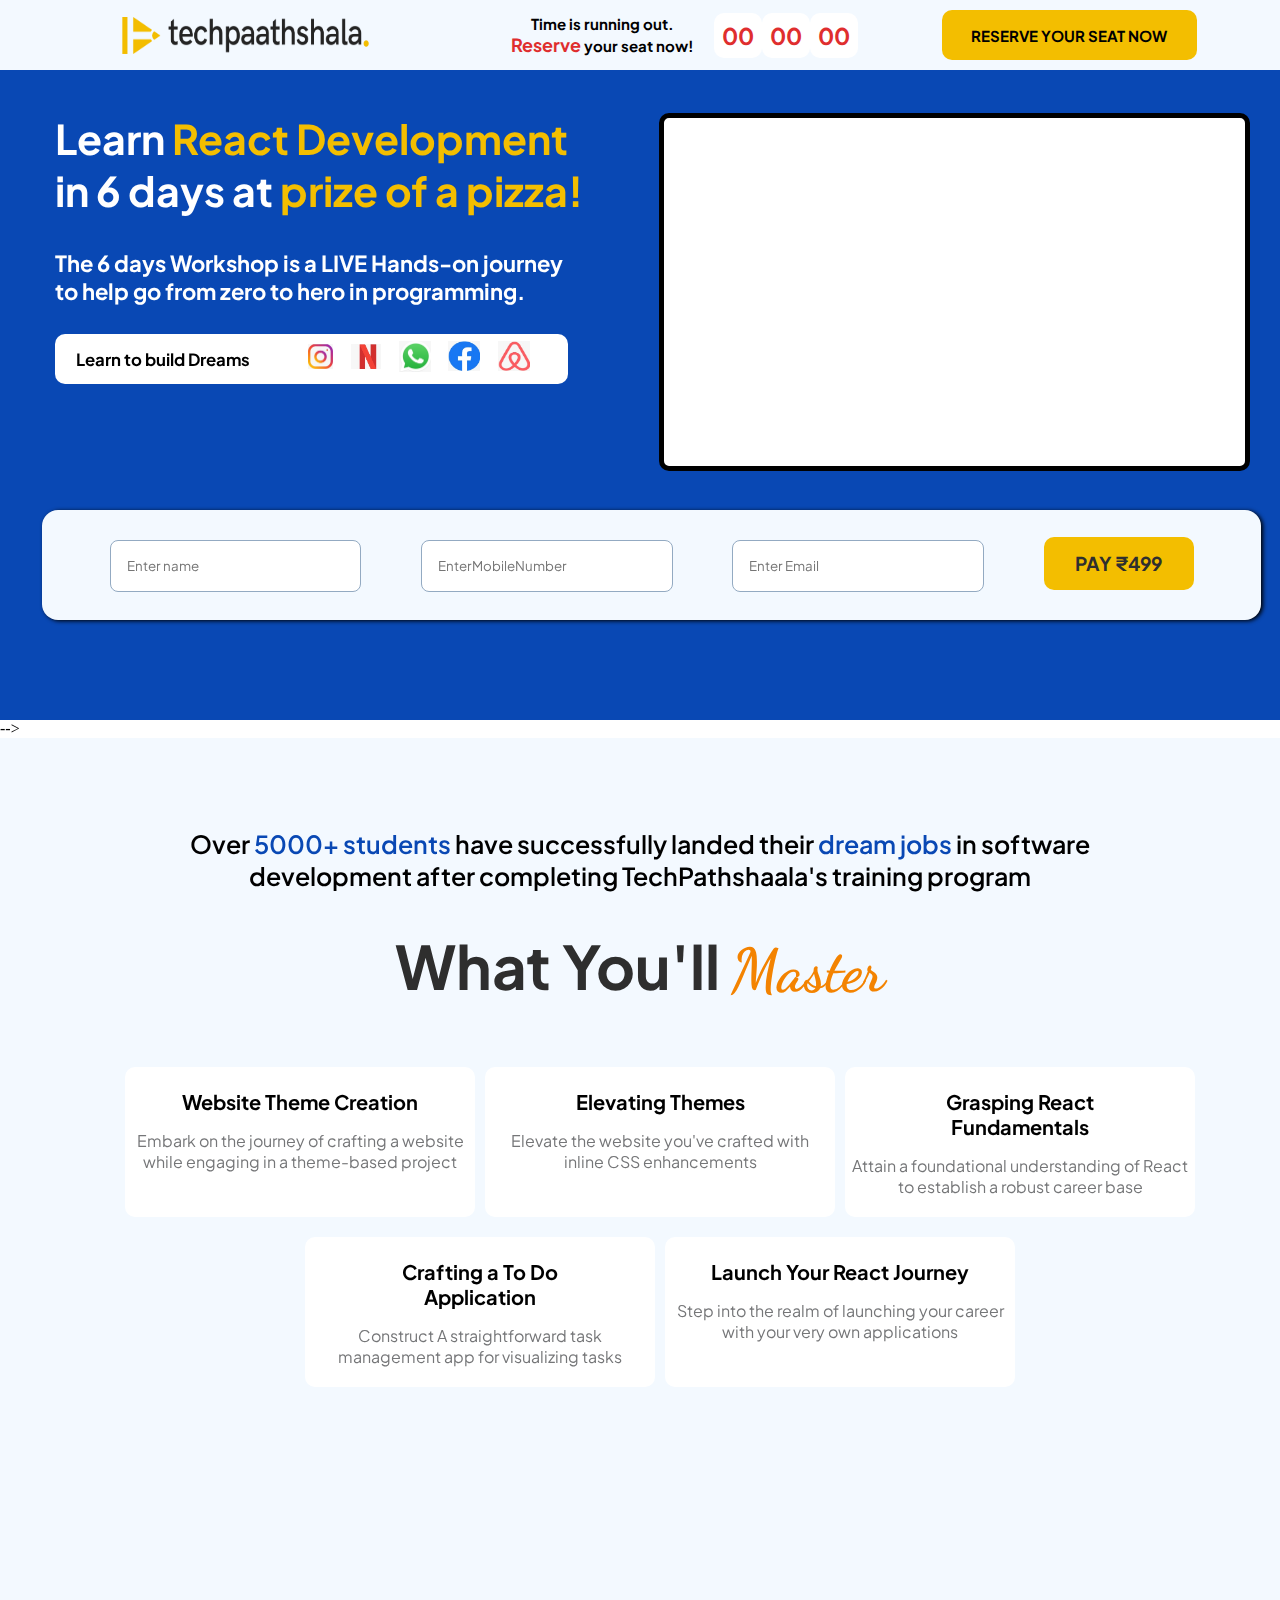
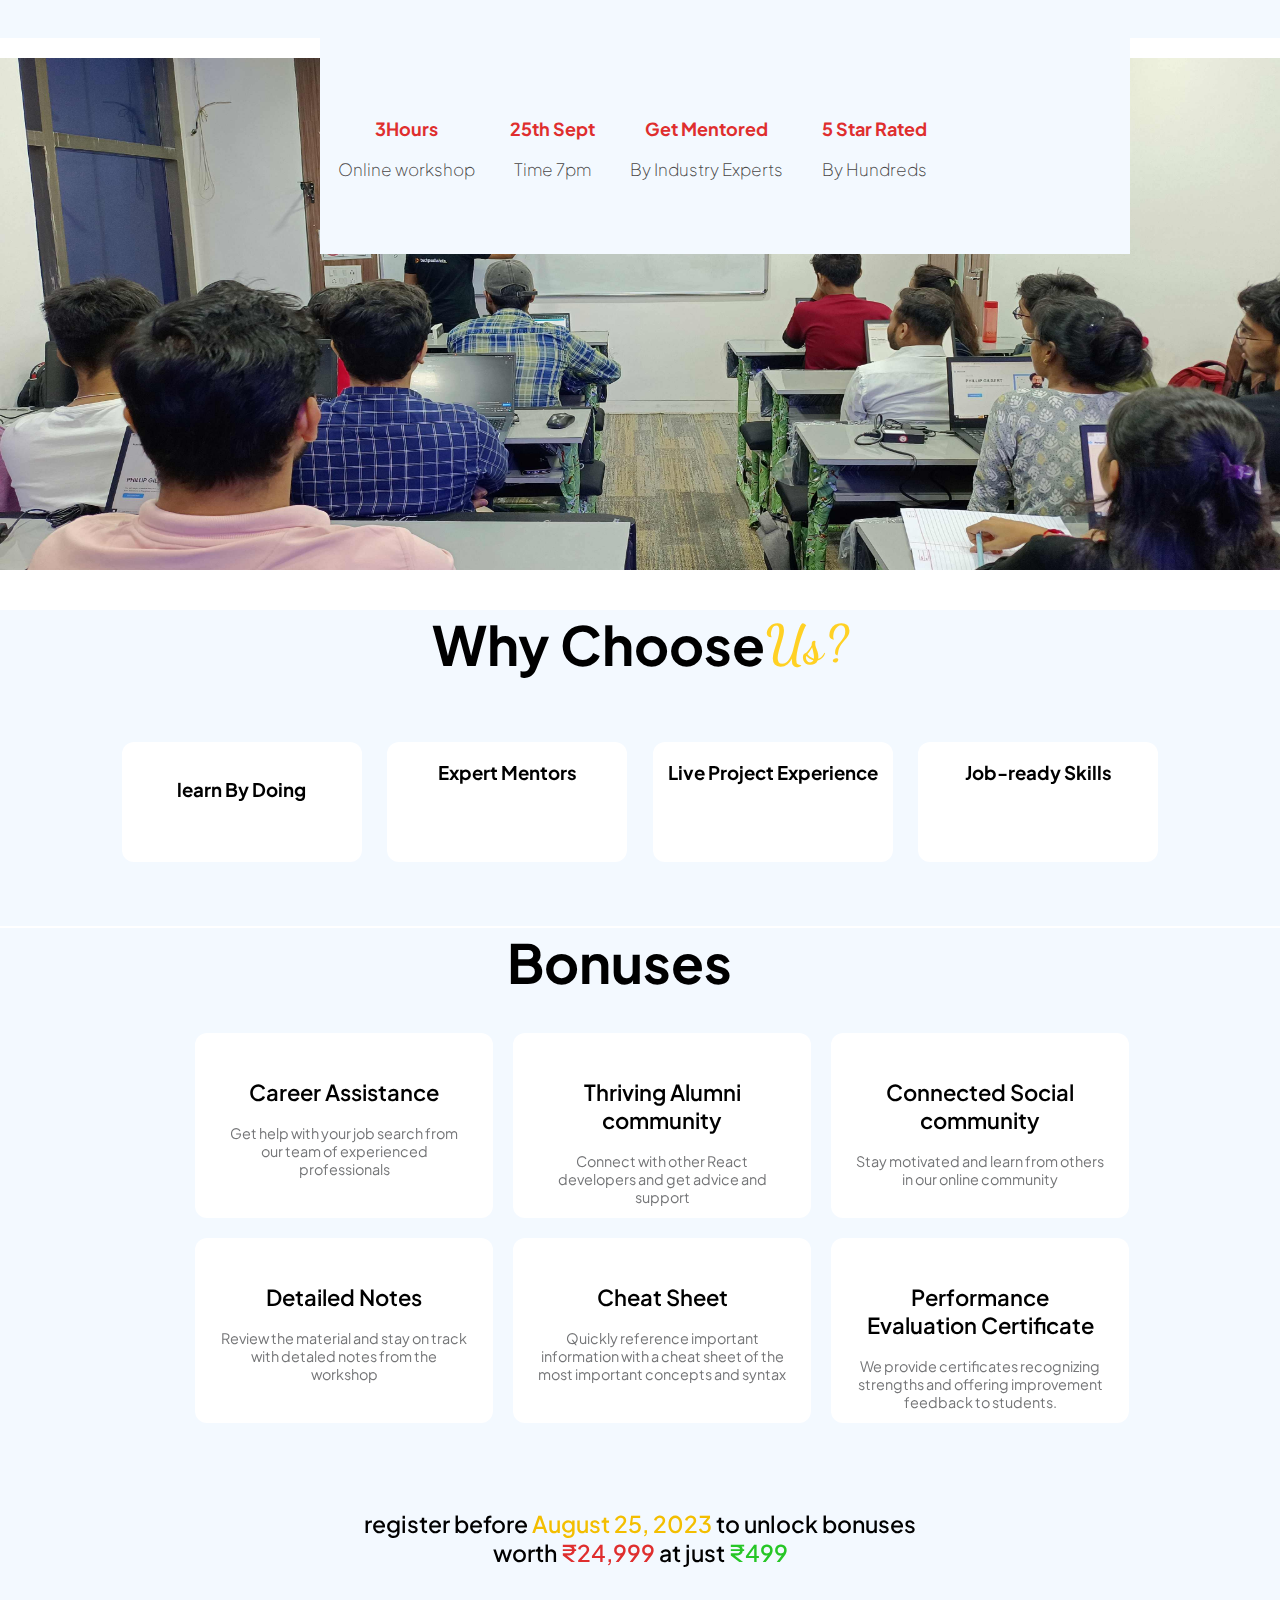
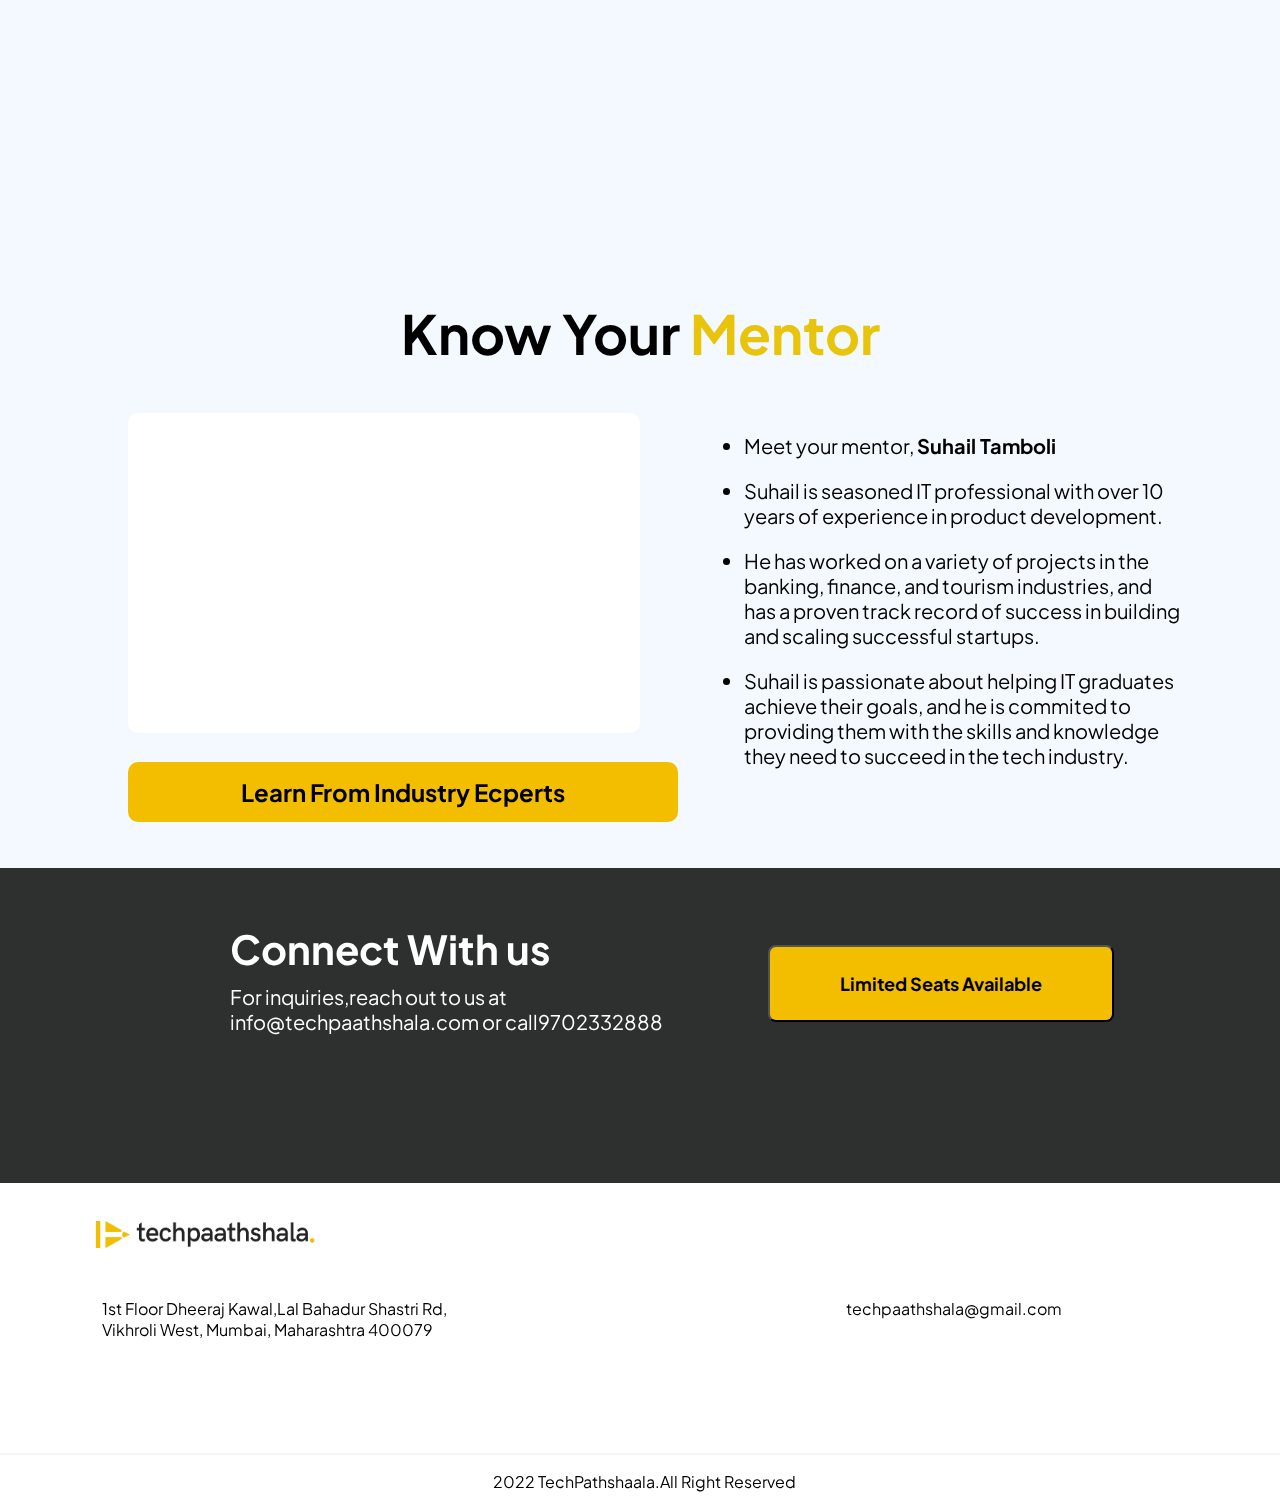
==== index.html @ 711ef456 "edited full landing page n add some content" ====
<!DOCTYPE html>
<html lang="en">

<head>
    <meta charset="UTF-8">
    <meta name="viewport" content="width=device-width, initial-scale=1.0">
    <title>techpaathshala.</title>
    <link rel="stylesheet" href="styles.css">
    <link rel="preconnect" href="https://fonts.googleapis.com">
    <link rel="preconnect" href="https://fonts.gstatic.com" crossorigin>
    <link href="https://fonts.googleapis.com/css2?family=Plus+Jakarta+Sans:wght@400;600;700&display=swap"
        rel="stylesheet">
    <!-- ------------------------------------------------------------------------------------------------------------------------------ -->
    <link rel="stylesheet" href="https://cdnjs.cloudflare.com/ajax/libs/font-awesome/6.4.2/css/all.min.css"
        integrity="sha512-z3gLpd7yknf1YoNbCzqRKc4qyor8gaKU1qmn+CShxbuBusANI9QpRohGBreCFkKxLhei6S9CQXFEbbKuqLg0DA=="
        crossorigin="anonymous" referrerpolicy="no-referrer" />
    <link rel="preconnect" href="https://fonts.googleapis.com">
    <link rel="preconnect" href="https://fonts.gstatic.com" crossorigin>
    <link
        href="https://fonts.googleapis.com/css2?family=Dancing+Script&family=Plus+Jakarta+Sans:wght@400;600;700&display=swap"
        rel="stylesheet">
</head>

<body>
    <header>
        <nav>
            <div class="nav-left">
                <img src="assetes\TechPaathshala_Logo.png" alt="logo">
            </div>
            <div class="nav-center">
                <div class="timer">
                    <p>Time is running out. <br>
                        <span>Reserve</span> your seat now!
                    </p>
                </div>
                <div class="timer">
                    <input type="text" value="00">
                    <input type="text" value="00">
                    <input type="text" value="00">
                </div>
            </div>
            <div>
                <button class="nav-right">RESERVE YOUR SEAT NOW</button>
            </div>
        </nav>
    </header>

    <section class="parent-main">
        <div class="hero-section">
            <div class="parent-leftSection">
                <div class="parent-section-text">
                    <h1>Learn <span>React Development</span><br>
                        in 6 days at
                        <span>prize of a pizza!</span>
                    </h1>
                    <h4 style="margin-top: 33px; font-size: 22px;">The 6 days Workshop is a LIVE Hands-on journey <br>to
                        help go from
                        zero to
                        hero in programming.</h4>
                </div>
                <div class="float-bar">
                    <div class="float-bar-text">
                        <h6> Learn to build Dreams</h6>
                    </div>
                    <div class="icons">
                        <a href="/"><img src="assetes\insta.jpg" alt="" style="height: 25px;width: 25px; "></a>
                        <!-- instagram -->
                        <a href="/"><img src="assetes\netflix.jpg" alt=""
                                style="height: 25px;width: 30px;mix-blend-mode: multiply;"></a>
                        <!-- Netflix -->
                        <a href="/"><img src="assetes\whatsapp.jpg" alt=""
                                style="    height: 31px;width: 32px;mix-blend-mode: multiply;"></a>
                        <!-- whatsapp -->
                        <a href="/"><img src="assetes\facebook.jpg" alt=""
                                style="    height:30px;width: 32px;mix-blend-mode: multiply;"></a>
                        <!-- facebook -->
                        <a href="/"><img src="assetes\abcd.jpg" alt=""
                                style=" height:30px;width: 32px;mix-blend-mode: multiply;"></a>
                        <!-- aeroplane -->
                    </div>
                </div>
            </div>
            <div class="user-contact">
                <div class="user-contact-lower-text">
                    <div>
                        <input type="text" name="user-name" placeholder="Enter name" />
                    </div>
                    <div> <input type="number" name="phone-number" placeholder="EnterMobileNumber" /></div>
                    <div>
                        <input type="email" name="email" placeholder="Enter Email" />
                    </div>
                    <a href="#">
                        <button class="btn-pay">PAY ₹499</button>
                    </a>
                </div>
            </div>
            <div class="blankSection"></div>
        </div>
    </section>

 -->
    <!-- --------------------------------------------------------------------------------------------------------------------------- -->
    <section class="main-container">
        <div class="enroll">
            Over <span>5000+ students</span> have successfully landed their <span>dream jobs</span> in software <br>
            development after completing TechPathshaala's training program
        </div>
        <div class="information">
            <h1>What You'll
                <span>Master</span>
            </h1>

        </div>
        <div class="workshop-detail">
            <div class="group3box">
                <div class="box1">
                    <h2>Website Theme Creation </h2>
                    <p>Embark on the journey of crafting a website <br>
                        while engaging in a theme-based project</p>
                </div>

                <div class="box1">
                    <h2>Elevating Themes</h2>
                    <p> Elevate the website you've crafted with <br>
                        inline CSS enhancements</p>
                </div>
                <div class="box1">
                    <h2>Grasping React <br>Fundamentals</h2>
                    <p> Attain a foundational understanding of React <br>
                        to establish a robust career base
                    </p>
                </div>
            </div>
            <div class="group2box">
                <div class="box1">
                    <h2>Crafting a To Do <br>Application</h2>
                    <p>Construct A straightforward task <br>
                        management app for visualizing tasks</p>
                </div>
                <div class="box1">
                    <h2>Launch Your React Journey</h2>
                    <p>Step into the realm of launching your career with your very own applications</p>
                </div>
            </div>
        </div>
    </section>
    
</section>
<section class="class-details">
    <div class="detail-info">
        <div class="tech-detail">
            <div class="info-tech">
                <div class="detaling">
                    <ul>
                        <li>3Hours <p> Online workshop</p>
                        </li>
                        <li>25th Sept<p>Time 7pm</p>
                        </li>
                        <li>Get Mentored <p>By Industry Experts</p>
                        </li>
                        <li>5 Star Rated <p>By Hundreds</p>
                        </li>

                    </ul>
                    
                </div>
                
            </div>
            
        </div>
    </div>
    
    <div class="class-img">
        <img src="img1.jpg" alt="" " >
    </div>
</section>

<section class="choose">
    <div class="choose-us">
        <h1>
            Why Choose <span> Us? </span>
        </h1>
        <div class="your-choose">
            <div class="choose-box"><i class="fa-solid fa-display" style="color: #2156b0; display:flex; justify-content: center;margin-top: 7%;
        font-size: 5vh;"></i>
                <h3> learn By Doing</h3>
            </div>
            <div class="choose-box">
                <h3> Expert Mentors</h3>
            </div>
            <div class="choose-box">
                <h3>Live Project Experience</h3>
            </div>
            <div class="choose-box">
                <h3>Job-ready Skills</h3>
            </div>
        </div>
    </div>
</section>
    <section class="bonuse-cantainer">
        <div class="bonuses">
            <h1> <i class="fa-solid fa-star fa-2xs" style="color: #ffd43b; margin-right: 5vh;"></i><i
                    class="fa-solid fa-star fa-xs" style="color: #ffd43b; margin-right: 5vh"></i><i
                    class="fa-solid fa-star fa-sm" style="color: #ffd43b;margin-right: 5vh"></i><i
                    class="fa-solid fa-star fa-lg" style="color: #ffd43b;margin-right: 5vh"></i> Bonuses <i
                    class="fa-solid fa-star fa-lg" style="color: #ffd43b;margin-right: 5vh;margin-left: 4.5vh; "></i><i
                    class="fa-solid fa-star fa-sm" style="color: #ffd43b;margin-right: 5vh"></i><i
                    class="fa-solid fa-star fa-xs" style="color: #ffd43b;margin-right: 5vh"></i><i
                    class="fa-solid fa-star fa-2xs" style="color: #ffd43b;margin-right: 5vh"></i></h1>
            <div class="bonuses-box">
                <div class="box-cantainer">
                    <h2>Career Assistance</h2>
                    <p>Get help with your job search from our team of experienced professionals</p>

                </div>
                <div class="box-cantainer">
                    <h2>Thriving Alumni community</h2>
                    <p>Connect with other React developers and get advice and support</p>

                </div>
                <div class="box-cantainer">
                    <h2>Connected Social community</h2>
                    <p> Stay motivated and learn from others in our online community</p>

                </div>
                <div class="box-cantainer">
                    <h2>Detailed Notes</h2>
                    <p>Review the material and stay on track with detaled notes from the workshop</p>

                </div>
                <div class="box-cantainer">
                    <h2>Cheat Sheet</h2>
                    <p>Quickly reference important information with a cheat sheet of the most important concepts and
                        syntax </p>

                </div>
                <div class="box-cantainer">
                    <h2>Performance Evaluation Certificate</h2>
                    <p> We provide certificates recognizing strengths and offering improvement feedback to students.</p>
                </div>
            </div>
        </div>
        <div class="register-tech">
            <p> register before <span>August 25, 2023</span> to unlock bonuses <br> worth <span class="discount">₹24,999</span> at just
                <span class="discount-just-at">₹499</span></p>
        </div>
    </section>
         <section class="mentor">
        <div class="know-your-mentor">
            <h1>Know Your <span style="color: var(--span-color);">Mentor</span> </h1>
        </div>
        <div class="mentor-details">
            <div class="left-mentor">
                <div class="blankSection" style="border:none; height: 25vw; width: 40vw;"></div>
                <button class="learn-from">Learn From Industry Ecperts</button>
            </div>
            <div class="right-mentor">
                <ul>
                    <li>Meet your mentor, <span id="mentor-name">Suhail Tamboli</span></li>
                    <li>Suhail is seasoned IT professional with over 10 <br>years of experience in product development.
                    </li>
                    <li>He has worked on a variety of projects in the <br>banking, finance, and tourism industries, and
                        <br>has a proven track record of success in building <br>and scaling successful startups.
                    </li>
                    <li>Suhail is passionate about helping IT graduates <br>achieve their goals, and he is commited to
                        <br>providing them with the skills and knowledge <br>they need to succeed in the tech industry.
                    </li>
                </ul>
            </div>
        </div>
    </section>
    <section class="inquiries">
        <div class="contact-us">
            <div class="contact">
                <h1> Connect With us</h1>
                <p>For inquiries,reach out to us at <br> info@techpaathshala.com or call9702332888</p>
            </div>
            <button class="contact-button">Limited Seats Available </button>
        </div>
    </section>
    <section class="tech-address">
        <div class="logo">
            <img src="techlogo.jpeg" alt="">
        </div>
        <div class="address">
            <i class="fa-solid fa-location-dot fa-lg"
                style="color: #dcdfe5; position: absolute ; top: 28px; left: -25px;"></i>
            <p>1st Floor Dheeraj Kawal,Lal Bahadur Shastri Rd,<br>Vikhroli West, Mumbai, Maharashtra 400079</p>
        </div>
        <div class="tech-mail">
            <i class="fa-solid fa-envelope"
                style="color: #dcdfe5; margin-top: 20px; position: relative; left: -10px; bottom: 2px;"></i>
            <p>techpaathshala@gmail.com</p>
        </div>
    </section>
    <div class="footer">
        <i class="fa-regular fa-copyright" style="margin-right: 8px;"></i>
        <p>2022 TechPathshaala.All Right Reserved</p>
    </div>
    

</body>

</html>
---- styles.css ----
:root:root {
    --darkblue: #0948b4;
    --white: white;
    --yellow: #f3be00;
    --lightblue: #4474C6;
    --lightbluecertified: #F3F9FF;
    --border: #ABB3BB;
    --border-certified: #E6ECF3;
    --certified-font: #2E2F2F;
    --font-color: rgb(24, 24, 223);
    --span-color: rgb(232, 196, 12);
}

* {
    font-family: 'Plus Jakarta Sans', sans-serif;
}

body {
    height: 100%;
    width: 100%;
    font-family: plus;
    overflow-x: hidden;
    margin: 0;
    padding: 0;

}

nav {
    display: flex;
    height: 70px;
    width: 100%;
    align-items: center;
    justify-content: space-evenly;
    background-color: #f3f9ff;
    position: fixed;
    z-index: 1;
}

.nav-left {
    color: var(--certified-font);
    display: flex;
    align-items: center;
    justify-content: center;
    height: 100%;
}

.nav-left span {
    color: var(--yellow);
    font-size: large;
}

.nav-left img {
    height: 37px;
    width: 80%;
}

.nav-center {
    display: flex;
    align-items: center;
    justify-content: space-between;
    font-weight: bold;
    height: 100%;
    
    

}
.nav-center p{
    font-size: 15px;
    
}

.nav-center input {
    width: 38px;
    height: 35px;
    border-radius: 10px;
    border: none;
    color: #df2e2e;
    font-size: 23px;
    text-align: center;
    font-weight: 700;
    padding: 5px;
}

.nav-center span {
    color: #df2e2e;
    font-size: large;
    font-weight: bold;
}

.nav-center p {
    text-align: center;
}

.timer {
    margin-left: 20px;
    display: flex;
}

.nav-right {
    display: flex;
    align-items: center;
    justify-content: center;
    border-radius: 10px;
    border: none;
    background-color: #f3be00;
    height: 50px;
    width: 255px;
    padding: 15px 0px 15px 0px;
    font-weight: bolder;
    font-size: 15px;
}


.parent-main {
    display: flex;
    align-items: center;
    justify-content: space-evenly;
    position: relative;
    height: 80vh;
    width: 100vw;
    background-color: var(--darkblue);
}

.hero-section {
    display: flex;
    align-items: center;
    justify-content: space-between;
    height: 464px;
    width: 1220px;
    position: absolute;
    top: 60px;
}


.parent-leftSection {
    display: flex;
    flex-direction: column;
    align-items: flex-start;
    justify-content: flex-start;
    height: 360px;
    width: 38rem;
    margin-left: 25px;
}

.parent-section-text {
    color: white;
    width: 100%;
    /* height: 238px;    */
}

.parent-section-text span {
    color: var(--yellow);
}

.parent-section-text h1 {
    font-size: 41px;
    margin-top: 0px;
}

.blankSection {
    background-color: white;
    height: 75%;
    width: 48%;
    border: 5px solid black;
    border-radius: 10px;
    /* margin-right: 140px; */
}

.float-bar {
    display: flex;
    font-size: 25px;
    font-weight: 600;
    height: 50px;
    width: 85%;
    align-items: center;
    justify-content: space-around;
    background-color: white;
    border-radius: 10px;
}

.icons {
    display: flex;
    align-items: center;
    justify-content: space-evenly;
    width: 50%;
}

.user-contact {
    /* display: none; */
    position: absolute;
    border-radius: 1rem;
    top: 450px;
    left: 1%;
    width: 96%;
    height: 110px;
    padding: 0px 24px;
    line-height: 3.5rem;
    box-shadow: rgb(0 0 0) 2px 1px 4px 0px;
    z-index: 1000;
    background-color: #f3f9ff;
    z-index: 0;
}

.user-contact-lower-text {
    display: flex;
    align-items: center;
    justify-content: space-evenly;
    width: 100%;
    height: 100%;
}

.user-contact-lower-text div {
    margin-right: 1rem;
}

.user-contact-lower-text div input {
    height: 50px;
    width: 17vw;
    border-radius: 0.5rem;
    color: var(--span-color);
    padding: 0 1rem;
    border: 0.5px solid #93aac2;
    cursor: pointer;
}

.btn-pay {
    color: var(--certified-font);
    background-color: #f3be00;
    height: 53px;
    width: 150px;
    border: none;
    border-radius: 10px;
    font-weight: bolder;
    font-size: 19px;
}

.mentor {
    height: 50vw;
    width: 100vw;
    background-color: #f3f9ff;
}

.know-your-mentor {
    display: flex;
    align-items: center;
    justify-content: center;
    font-size: 27px;
    height: 70px;
    padding-top: 70px;
}

#mentor-name {
    font-weight: bold;
}

.mentor-details {
    display: flex;
    align-items: center;
    justify-content: space-between;
    margin-top: 45px;
    height: 90%;
    width: 100%;
}

.left-mentor {
    margin-left: 10%;
    width: 50vw;
    height: 100%;

}

.learn-from {
    background-color: var(--yellow);
    height: 60px;
    margin-top: 5%;
    border-radius: 10px;
    border: none;
    width: 550px;
    font-size: x-large;
    font-weight: bold;
}

.right-mentor {
    display: flex;
    width: 50vw;
    height: 100%;
    flex-direction: column;
    align-items: flex-start;
    font-size: 20px;
}

.right-mentor ul {
    display: flex;
    flex-direction: column;
}

.right-mentor ul li {
    margin-bottom: 20px;
}

/* ------------------------------------------------------------------------------------------------------------ */
@font-face {
    font-family: satisfy;
    src: url(/Satisfy-Regular\ \(1\).ttf);
}

@font-face {
    font-family: plus;
    src: url(/PlusJakartaSans-VariableFont_wght.ttf);
}

body {
    height: 100%;
    width: 100%;
    font-family: plus;
    overflow-x: hidden;

}

.main-container {
    height: 100vh;

    background-color: #f3f9ff;

}

/* enrolled section start  */

.enroll {
    height: 60px;
    font-size: 25px;
    font-weight: 600;
    padding-top: 90px;
    text-align: center;
}

.enroll span {
    color: #0948b4;
}

.enroll .enroll-people {
    margin-right: 7px;
}

.enroll-people {
    color: #0948b4;
    font-size: large;
}

.enroll-lives {
    color: #0948b4;
    display: flex;
    margin-top: 60px;
    position: absolute;
}

.information {
    text-align: center;
    font-size: 30px;
    color: #2e2e2e;
}

.information span {
    color: #f38301;
    font-family: 'Dancing Script', cursive;
}

.info {
    color: #ffd124;
    font-family: satisfy;

}

.workshop-detail {
    display: flex;
    align-items: center;
    justify-content: center;
    gap: 20px;
    flex-wrap: wrap;
    margin-left: 40px;
    margin-top: 60px;
}

.group3box {
    display: flex;
    gap: 10px;
}

.group2box {
    display: flex;
    gap: 10px;
}

/* .box1 {
    background: white;
    border-radius: 12px;
    bottom: 270px;
    left: 200px;
    padding-bottom: 90px;
    height: 150px;
    width: 350px;
    padding: 0px 24px;
    text-align: center;
    z-index: 1000%;
    background-color: white;
} */
.box1 {
    background-color: white;
    height: 140px;
    width: 340px;
    text-align: center;
    border-radius: 10px;
    padding: 5px;
}

.box1 p {
    font-size: 16px;
    color: #757678;
    margin-bottom: 20px;
}

.box1 h2 {
    font-size: 20px;
}

.bonuses h1 {

    align-items: center;
    display: flex;
    justify-content: center;
    font-size: 6vh;


}

.bonuses-box {
    display: flex;
    align-items: center;
    justify-content: center;
    gap: 20px;
    flex-wrap: wrap;
    margin-left: 150px;
    width: 80%;


}

.box-cantainer {
    background: white;
    border-radius: 12px;
    /* bottom: 270px; */

}


.box-cantainer {
    background: white;
    border-radius: 12px;
    bottom: 270px;
    align-items: center;
    left: 200px;
    padding-bottom: 90px;
    height: 185px;
    width: 250px;
    padding: 0px 24px;
    text-align: center;
    z-index: 1000%;
    background-color: white;


}

.box-cantainer h2 {
    font-size: 22px;
    font-weight: 600;
    text-align: center;
    margin-top: 5vh;

}

.bonuse-cantainer {
    background-color: #f3f9ff;
    height: 100vh;
    margin-top: -34px;

}

.box-cantainer p {
    font-size: 90%;
    color: #757678;
    margin-bottom: 20px;
}
.register-tech{
    display: flex;
    justify-content: center;
    align-items: center;
    text-align: center;
    font-weight: 550;
    font-size: 23px;
    margin-top: 7vh;
}
.register-tech span{
    color: #f3be00;
}
.register-tech .discount{
    color: #df2e2e;
}
.register-tech .discount-just-at{
    color: rgb(38, 198, 38);
}

.contact-us {
    background-color: #2E2F2F;
    height: 35vh;
}

.contact {
    color: white;

}

.contact h1 {
    position: absolute;
    left: 18%;
    margin-top: 55px;
    font-size: 40px;
}

.contact p {
    position: absolute;
    left: 18%;
    margin-top: 9%;
    font-size: 20px;

}

.contact-button {
    position: absolute;
    left: 60%;
    margin-top: 6%;
    padding: 25px 70px;
    border-radius: 8px;
    font-weight: bold;
    font-size: large;
    background-color: #f3be00;
}

.logo img {
    height: 18%;
    width: 18%;
    margin-top: 38px;
    margin-left: 90px;
}

.tech-address {
    height: 30vh;
    border-bottom: 2px solid whitesmoke;
}

.address {
    position: absolute;
    left: 8%;
    margin-top: 30px;
}

.tech-mail {
    display: flex;
    justify-content: flex-end;
    margin-right: 17%;
    margin-top: 30px;

}

.footer {
    display: flex;
    justify-content: center;
    align-items: center;
}

/* choose section started */
.choose {
    background: #f3f9ff;

}

.choose-us h1 {
    display: flex;
    justify-content: center;
    align-items: center;
    font-size: 6vh;

}

.choose-us h1 span {
    color: #ffd124;
    font-family: 'Dancing Script', cursive;
}

.your-choose {
    display: flex;
    justify-content: center;
    align-items: center;
    flex-wrap: wrap;
    gap: 2%;
    margin-top: 5%;
}

.choose-box {
    height: 120px;
    width: 240px;
    background-color: white;
    border-radius: 12px;
    z-index: 1000%;
    align-items: center;
    margin-bottom: 5%;
}

.choose-box h3 {
    display: flex;
    justify-content: center;
    align-items: center;
}

/* choose section end */
.class-detail{
    height: 100%;
    width: 100%;
}
.detail-info {
    display: flex;
    justify-content: center;
    background-color: white;
    position: absolute;
    left: 25vw;
    
    
    
}

.tech-detail {
    background-color: #f3f9ff;
    height: 24vh;
    width: 90vh;
    
    
}


.detaling ul {
    padding: 0;
}

.detaling ul li {
    display: inline-block;
    color: #df2e2e;
    font-weight: bold;
    font-size: large;
    margin-top: 7vh;
    text-align: center;

}

.detaling ul li p {
    color: #474545;
    margin: 0 2vh;
    margin-top: 2vh;
    font-weight: 150;
    font-size: 17px;
}

.class-img img{
    height: 40vw;
    width: 100vw;
    margin-top: 20px;
    
}
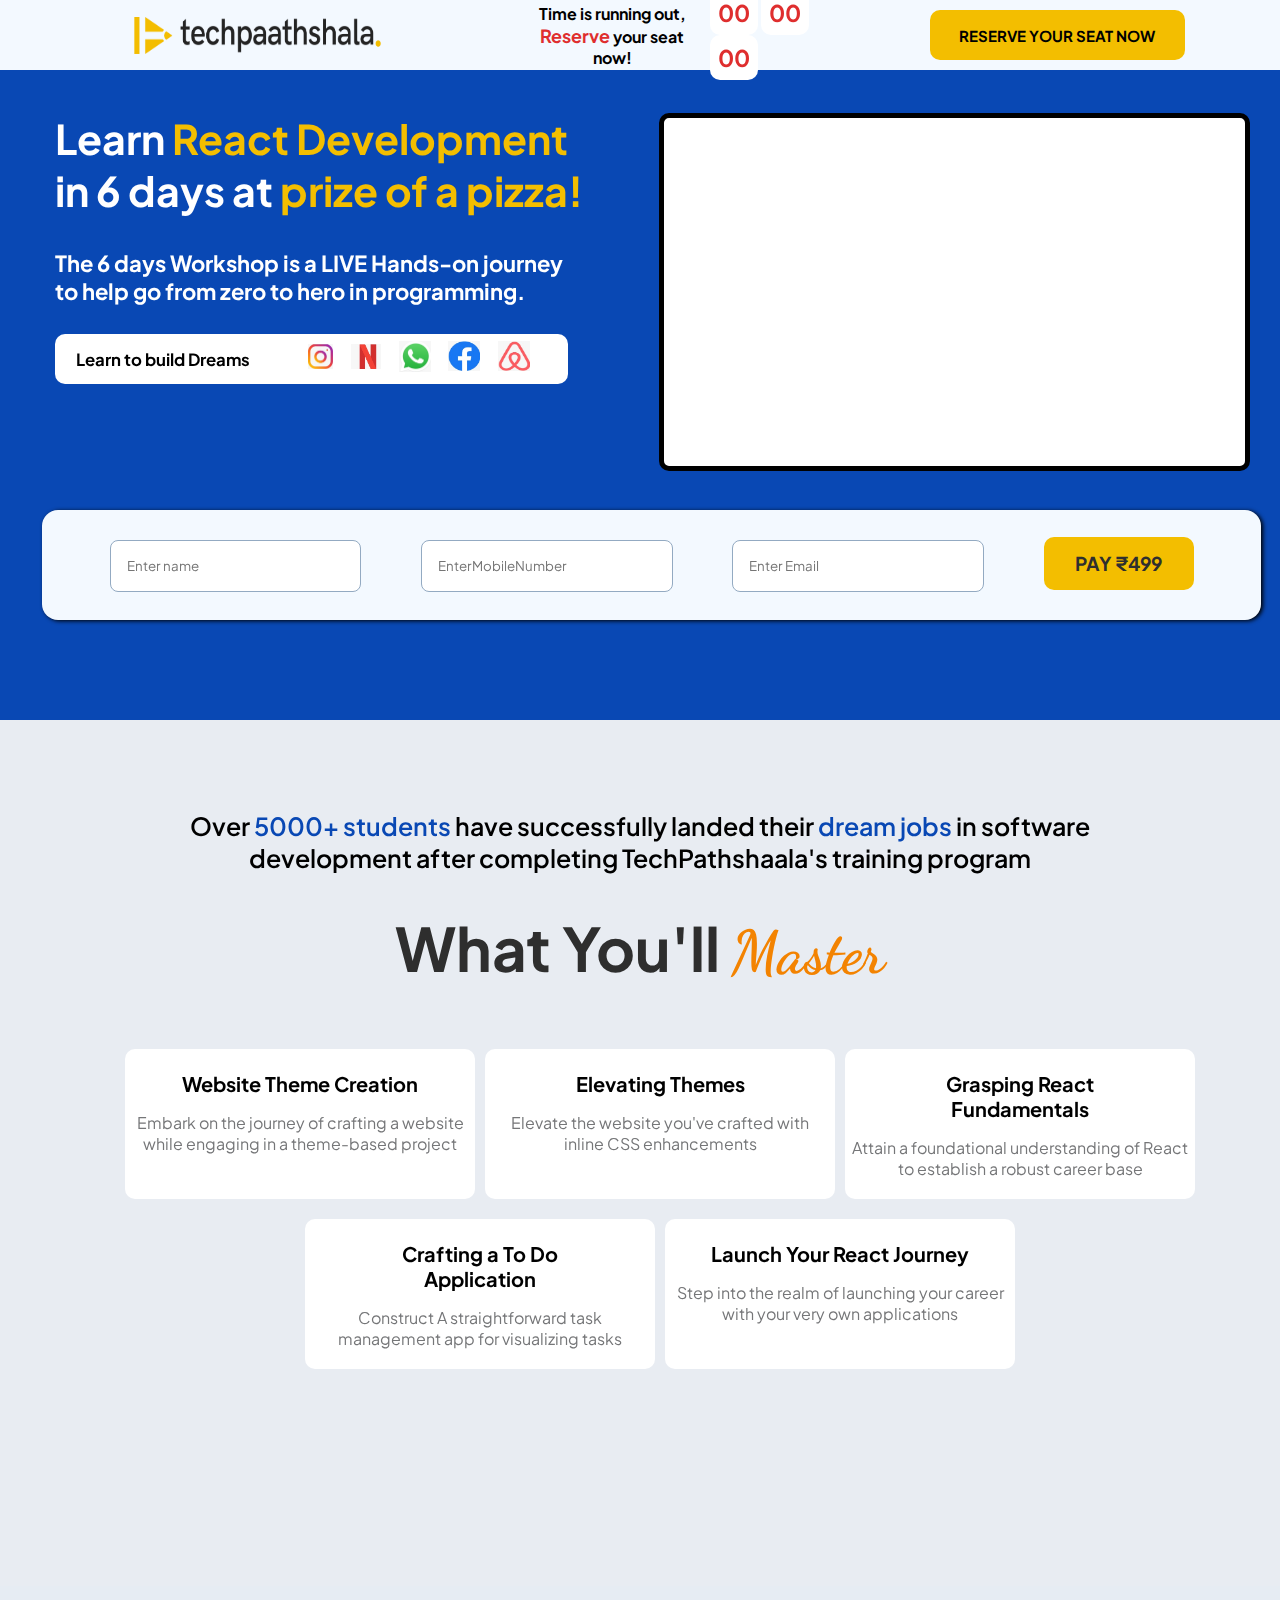
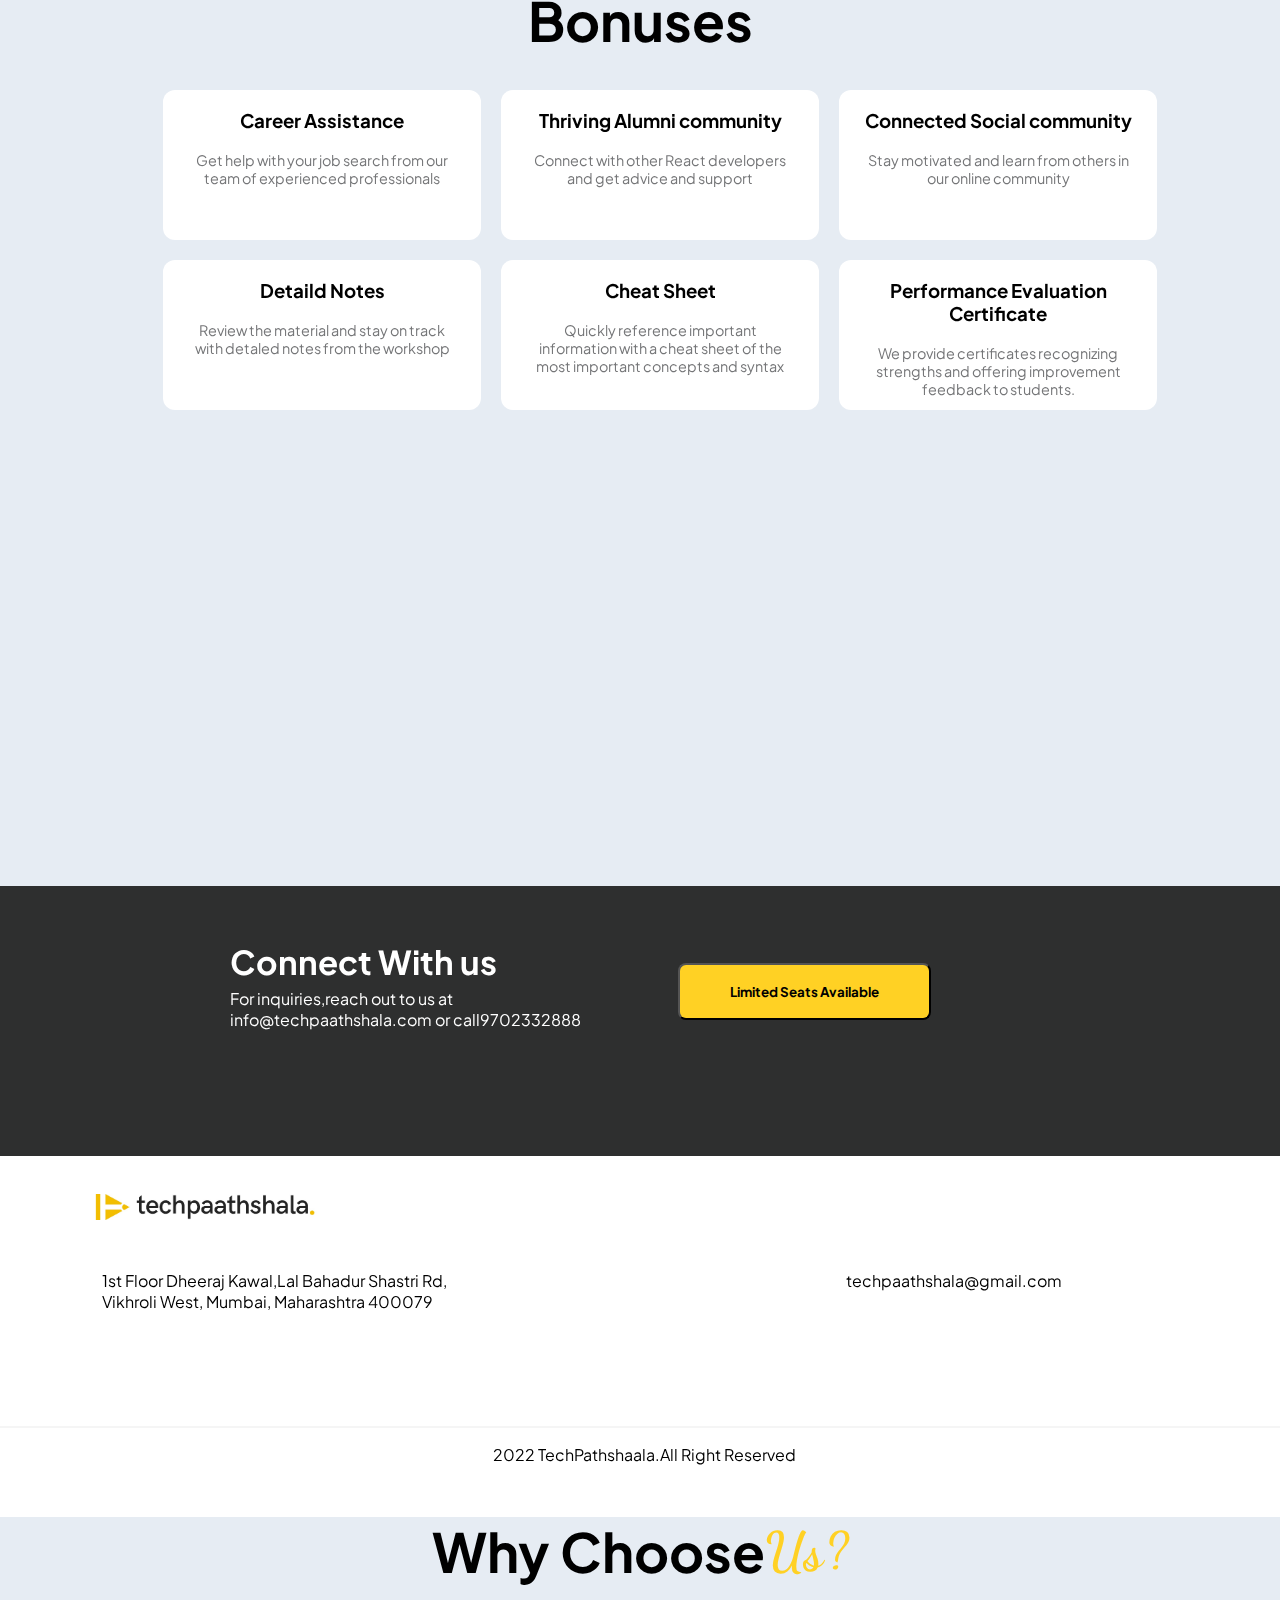
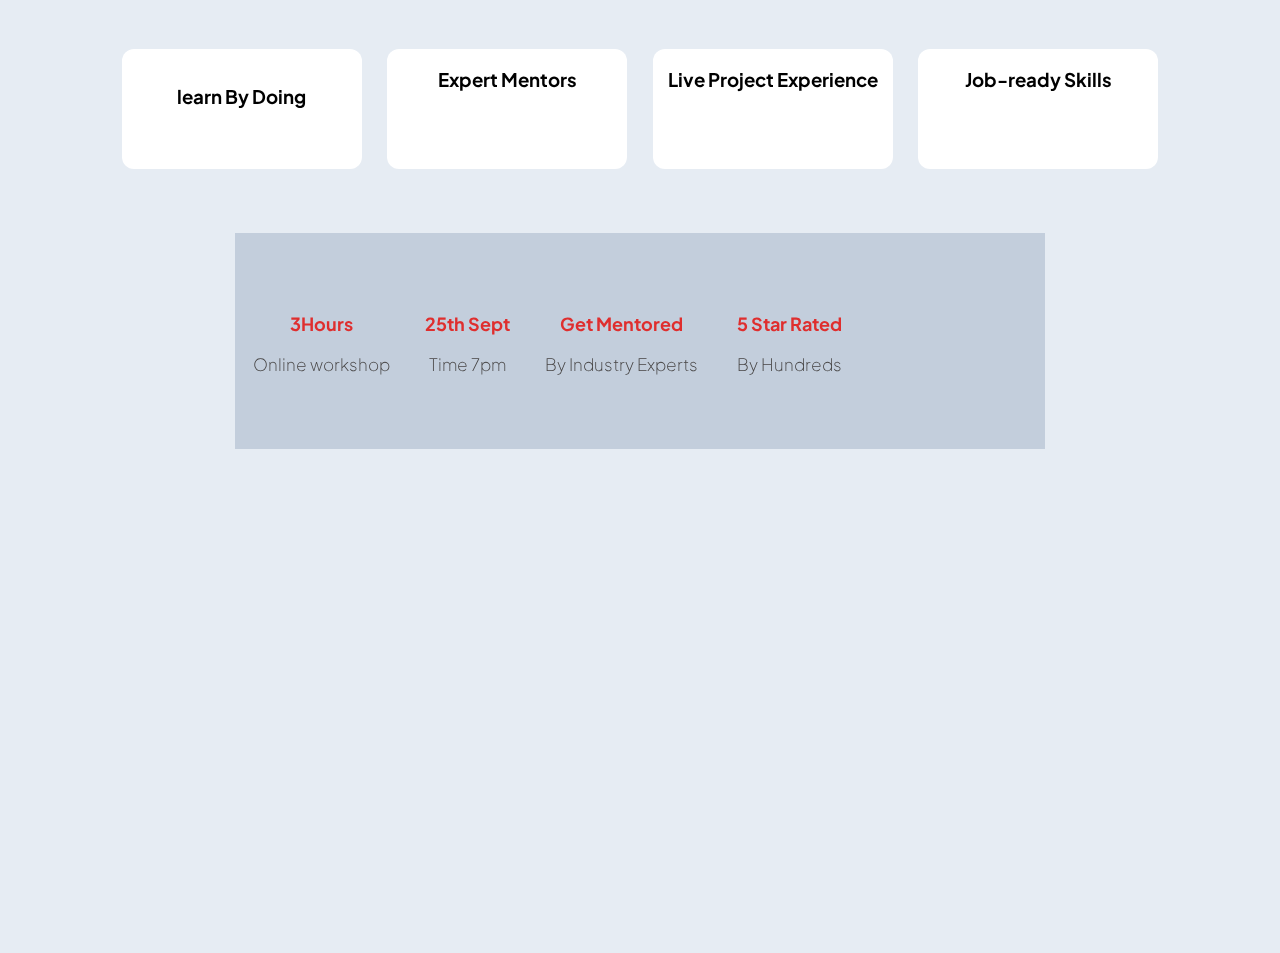
==== commit 2cbf3131: "code edited" ====
--- a/index.html
+++ b/index.html
@@ -29,7 +29,7 @@
             </div>
             <div class="nav-center">
                 <div class="timer">
-                    <p>Time is running out. <br>
+                    <p>Time is running out, <br>
                         <span>Reserve</span> your seat now!
                     </p>
                 </div>
@@ -97,161 +97,14 @@
             <div class="blankSection"></div>
         </div>
     </section>
-
- -->
-    <!-- --------------------------------------------------------------------------------------------------------------------------- -->
-    <section class="main-container">
-        <div class="enroll">
-            Over <span>5000+ students</span> have successfully landed their <span>dream jobs</span> in software <br>
-            development after completing TechPathshaala's training program
-        </div>
-        <div class="information">
-            <h1>What You'll
-                <span>Master</span>
-            </h1>
-
-        </div>
-        <div class="workshop-detail">
-            <div class="group3box">
-                <div class="box1">
-                    <h2>Website Theme Creation </h2>
-                    <p>Embark on the journey of crafting a website <br>
-                        while engaging in a theme-based project</p>
-                </div>
-
-                <div class="box1">
-                    <h2>Elevating Themes</h2>
-                    <p> Elevate the website you've crafted with <br>
-                        inline CSS enhancements</p>
-                </div>
-                <div class="box1">
-                    <h2>Grasping React <br>Fundamentals</h2>
-                    <p> Attain a foundational understanding of React <br>
-                        to establish a robust career base
-                    </p>
-                </div>
-            </div>
-            <div class="group2box">
-                <div class="box1">
-                    <h2>Crafting a To Do <br>Application</h2>
-                    <p>Construct A straightforward task <br>
-                        management app for visualizing tasks</p>
-                </div>
-                <div class="box1">
-                    <h2>Launch Your React Journey</h2>
-                    <p>Step into the realm of launching your career with your very own applications</p>
-                </div>
-            </div>
-        </div>
-    </section>
-    
-</section>
-<section class="class-details">
-    <div class="detail-info">
-        <div class="tech-detail">
-            <div class="info-tech">
-                <div class="detaling">
-                    <ul>
-                        <li>3Hours <p> Online workshop</p>
-                        </li>
-                        <li>25th Sept<p>Time 7pm</p>
-                        </li>
-                        <li>Get Mentored <p>By Industry Experts</p>
-                        </li>
-                        <li>5 Star Rated <p>By Hundreds</p>
-                        </li>
-
-                    </ul>
-                    
-                </div>
-                
-            </div>
-            
-        </div>
-    </div>
-    
-    <div class="class-img">
-        <img src="img1.jpg" alt="" " >
-    </div>
-</section>
-
-<section class="choose">
-    <div class="choose-us">
-        <h1>
-            Why Choose <span> Us? </span>
-        </h1>
-        <div class="your-choose">
-            <div class="choose-box"><i class="fa-solid fa-display" style="color: #2156b0; display:flex; justify-content: center;margin-top: 7%;
-        font-size: 5vh;"></i>
-                <h3> learn By Doing</h3>
-            </div>
-            <div class="choose-box">
-                <h3> Expert Mentors</h3>
-            </div>
-            <div class="choose-box">
-                <h3>Live Project Experience</h3>
-            </div>
-            <div class="choose-box">
-                <h3>Job-ready Skills</h3>
-            </div>
-        </div>
-    </div>
-</section>
-    <section class="bonuse-cantainer">
-        <div class="bonuses">
-            <h1> <i class="fa-solid fa-star fa-2xs" style="color: #ffd43b; margin-right: 5vh;"></i><i
-                    class="fa-solid fa-star fa-xs" style="color: #ffd43b; margin-right: 5vh"></i><i
-                    class="fa-solid fa-star fa-sm" style="color: #ffd43b;margin-right: 5vh"></i><i
-                    class="fa-solid fa-star fa-lg" style="color: #ffd43b;margin-right: 5vh"></i> Bonuses <i
-                    class="fa-solid fa-star fa-lg" style="color: #ffd43b;margin-right: 5vh;margin-left: 4.5vh; "></i><i
-                    class="fa-solid fa-star fa-sm" style="color: #ffd43b;margin-right: 5vh"></i><i
-                    class="fa-solid fa-star fa-xs" style="color: #ffd43b;margin-right: 5vh"></i><i
-                    class="fa-solid fa-star fa-2xs" style="color: #ffd43b;margin-right: 5vh"></i></h1>
-            <div class="bonuses-box">
-                <div class="box-cantainer">
-                    <h2>Career Assistance</h2>
-                    <p>Get help with your job search from our team of experienced professionals</p>
-
-                </div>
-                <div class="box-cantainer">
-                    <h2>Thriving Alumni community</h2>
-                    <p>Connect with other React developers and get advice and support</p>
-
-                </div>
-                <div class="box-cantainer">
-                    <h2>Connected Social community</h2>
-                    <p> Stay motivated and learn from others in our online community</p>
-
-                </div>
-                <div class="box-cantainer">
-                    <h2>Detailed Notes</h2>
-                    <p>Review the material and stay on track with detaled notes from the workshop</p>
-
-                </div>
-                <div class="box-cantainer">
-                    <h2>Cheat Sheet</h2>
-                    <p>Quickly reference important information with a cheat sheet of the most important concepts and
-                        syntax </p>
-
-                </div>
-                <div class="box-cantainer">
-                    <h2>Performance Evaluation Certificate</h2>
-                    <p> We provide certificates recognizing strengths and offering improvement feedback to students.</p>
-                </div>
-            </div>
-        </div>
-        <div class="register-tech">
-            <p> register before <span>August 25, 2023</span> to unlock bonuses <br> worth <span class="discount">₹24,999</span> at just
-                <span class="discount-just-at">₹499</span></p>
-        </div>
-    </section>
-         <section class="mentor">
+<!-- 
+    <section class="mentor">
         <div class="know-your-mentor">
             <h1>Know Your <span style="color: var(--span-color);">Mentor</span> </h1>
         </div>
         <div class="mentor-details">
             <div class="left-mentor">
-                <div class="blankSection" style="border:none; height: 25vw; width: 40vw;"></div>
+                <div class="blankSection" style="border: none;"></div>
                 <button class="learn-from">Learn From Industry Ecperts</button>
             </div>
             <div class="right-mentor">
@@ -268,6 +121,88 @@
                 </ul>
             </div>
         </div>
+    </section> -->
+    <!-- --------------------------------------------------------------------------------------------------------------------------- -->
+    <section class="main-container">
+        <div class="enroll">
+            Over <span>5000+ students</span> have successfully landed their <span>dream jobs</span> in software <br>
+            development after completing TechPathshaala's training program
+        </div>
+        <div class="information">
+            <h1>What You'll
+                <span>Master</span>
+            </h1>
+
+        </div>
+        <div class="workshop-detail">
+            <div class="group3box">
+                <div class="box1">
+                    <h2>Website Theme Creation </h2>
+                    <p>Embark on the journey of crafting a website <br>
+                        while engaging in a theme-based project</p>
+                </div>
+
+                <div class="box1">
+                    <h2>Elevating Themes</h2>
+                    <p> Elevate the website you've crafted with <br>
+                        inline CSS enhancements</p>
+                </div>
+                <div class="box1">
+                    <h2>Grasping React <br>Fundamentals</h2>
+                    <p> Attain a foundational understanding of React <br>
+                        to establish a robust career base
+                    </p>
+                </div>
+            </div>
+            <div class="group2box">
+                <div class="box1">
+                    <h2>Crafting a To Do <br>Application</h2>
+                    <p>Construct A straightforward task <br>
+                        management app for visualizing tasks</p>
+                </div>
+                <div class="box1">
+                    <h2>Launch Your React Journey</h2>
+                    <p>Step into the realm of launching your career with your very own applications</p>
+                </div>
+            </div>
+        </div>
+    </section>
+    <section class="bonuse-cantainer">
+        <div class="bonuses">
+            <h1>Bonuses</h1>
+            <div class="bonuses-box">
+                <div class="box-cantainer">
+                    <h3>Career Assistance</h3>
+                    <p>Get help with your job search from our team of experienced professionals</p>
+
+                </div>
+                <div class="box-cantainer">
+                    <h3>Thriving Alumni community</h3>
+                    <p>Connect with other React developers and get advice and support</p>
+
+                </div>
+                <div class="box-cantainer">
+                    <h3>Connected Social community</h3>
+                    <p> Stay motivated and learn from others in our online community</p>
+
+                </div>
+                <div class="box-cantainer">
+                    <h3>Detaild Notes</h3>
+                    <p>Review the material and stay on track with detaled notes from the workshop</p>
+
+                </div>
+                <div class="box-cantainer">
+                    <h3>Cheat Sheet</h3>
+                    <p>Quickly reference important information with a cheat sheet of the most important concepts and
+                        syntax </p>
+
+                </div>
+                <div class="box-cantainer">
+                    <h3>Performance Evaluation Certificate</h3>
+                    <p> We provide certificates recognizing strengths and offering improvement feedback to students.</p>
+                </div>
+            </div>
+        </div>
     </section>
     <section class="inquiries">
         <div class="contact-us">
@@ -297,8 +232,53 @@
         <i class="fa-regular fa-copyright" style="margin-right: 8px;"></i>
         <p>2022 TechPathshaala.All Right Reserved</p>
     </div>
-    
-
+    <section class="choose">
+        <div class="choose-us">
+            <h1>
+                Why Choose <span> Us? </span>
+            </h1>
+            <div class="your-choose">
+                <div class="choose-box"><i class="fa-solid fa-display" style="color: #2156b0; display:flex; justify-content: center;margin-top: 7%;
+            font-size: 5vh;"></i>
+                    <h3> learn By Doing</h3>
+                </div>
+                <div class="choose-box">
+                    <h3> Expert Mentors</h3>
+                </div>
+                <div class="choose-box">
+                    <h3>Live Project Experience</h3>
+                </div>
+                <div class="choose-box">
+                    <h3>Job-ready Skills</h3>
+                </div>
+            </div>
+        </div>
+
+
+    </section>
+    <section class="details">
+        <div class="detail-info">
+            <div class="tech-detail">
+                <div class="info-tech">
+                    <div class="detaling">
+                        <ul>
+                            <li>3Hours <p> Online workshop</p>
+                            </li>
+                            <li>25th Sept<p>Time 7pm</p>
+                            </li>
+                            <li>Get Mentored <p>By Industry Experts</p>
+                            </li>
+                            <li>5 Star Rated <p>By Hundreds</p>
+                            </li>
+
+                        </ul>
+
+                    </div>
+                </div>
+
+            </div>
+        </div>
+    </section>
 </body>
 
 </html>--- a/styles.css
+++ b/styles.css
@@ -60,13 +60,8 @@
     justify-content: space-between;
     font-weight: bold;
     height: 100%;
-    
-    
-
-}
-.nav-center p{
-    font-size: 15px;
-    
+    width: 25%;
+
 }
 
 .nav-center input {
@@ -93,7 +88,6 @@
 
 .timer {
     margin-left: 20px;
-    display: flex;
 }
 
 .nav-right {
@@ -177,14 +171,12 @@
     background-color: white;
     border-radius: 10px;
 }
-
-.icons {
+.icons{
     display: flex;
     align-items: center;
     justify-content: space-evenly;
     width: 50%;
 }
-
 .user-contact {
     /* display: none; */
     position: absolute;
@@ -235,7 +227,7 @@
 }
 
 .mentor {
-    height: 50vw;
+    height: 100vh;
     width: 100vw;
     background-color: #f3f9ff;
 }
@@ -309,6 +301,12 @@
     src: url(/PlusJakartaSans-VariableFont_wght.ttf);
 }
 
+
+.main-container {
+    height: 100vh;
+    background-color: #e8ecf2;
+}
+
 body {
     height: 100%;
     width: 100%;
@@ -320,11 +318,9 @@
 .main-container {
     height: 100vh;
 
-    background-color: #f3f9ff;
-
-}
-
-/* enrolled section start  */
+    background-color: #e8ecf2;
+
+}
 
 .enroll {
     height: 60px;
@@ -428,8 +424,8 @@
     align-items: center;
     display: flex;
     justify-content: center;
+    margin-top: 0px;
     font-size: 6vh;
-
 
 }
 
@@ -439,50 +435,39 @@
     justify-content: center;
     gap: 20px;
     flex-wrap: wrap;
-    margin-left: 150px;
-    width: 80%;
-
-
-}
-
-.box-cantainer {
-    background: white;
-    border-radius: 12px;
-    /* bottom: 270px; */
-
-}
-
+    margin-left: 40px;
+    /* margin-top: 60px; */
+}
 
 .box-cantainer {
     background: white;
     border-radius: 12px;
     bottom: 270px;
+}
+
+
+.box-cantainer {
+    background: white;
+
+    border-radius: 12px;
+    bottom: 270px;
+
+
     align-items: center;
     left: 200px;
     padding-bottom: 90px;
-    height: 185px;
-    width: 250px;
+    height: 150px;
+    width: 270px;
     padding: 0px 24px;
     text-align: center;
     z-index: 1000%;
     background-color: white;
-
-
-}
-
-.box-cantainer h2 {
-    font-size: 22px;
-    font-weight: 600;
-    text-align: center;
-    margin-top: 5vh;
-
 }
 
 .bonuse-cantainer {
-    background-color: #f3f9ff;
+    background-color: #E6ECF3;
     height: 100vh;
     margin-top: -34px;
-
 }
 
 .box-cantainer p {
@@ -490,28 +475,10 @@
     color: #757678;
     margin-bottom: 20px;
 }
-.register-tech{
-    display: flex;
-    justify-content: center;
-    align-items: center;
-    text-align: center;
-    font-weight: 550;
-    font-size: 23px;
-    margin-top: 7vh;
-}
-.register-tech span{
-    color: #f3be00;
-}
-.register-tech .discount{
-    color: #df2e2e;
-}
-.register-tech .discount-just-at{
-    color: rgb(38, 198, 38);
-}
 
 .contact-us {
     background-color: #2E2F2F;
-    height: 35vh;
+    height: 30vh;
 }
 
 .contact {
@@ -523,26 +490,24 @@
     position: absolute;
     left: 18%;
     margin-top: 55px;
-    font-size: 40px;
+    font-size: 33px;
 }
 
 .contact p {
     position: absolute;
     left: 18%;
-    margin-top: 9%;
-    font-size: 20px;
+    margin-top: 8%;
 
 }
 
 .contact-button {
     position: absolute;
-    left: 60%;
+    left: 53%;
     margin-top: 6%;
-    padding: 25px 70px;
+    padding: 18px 50px;
     border-radius: 8px;
     font-weight: bold;
-    font-size: large;
-    background-color: #f3be00;
+    background-color: #ffd124;
 }
 
 .logo img {
@@ -579,7 +544,7 @@
 
 /* choose section started */
 .choose {
-    background: #f3f9ff;
+    background: #E6ECF3;
 
 }
 
@@ -622,27 +587,18 @@
 }
 
 /* choose section end */
-.class-detail{
-    height: 100%;
-    width: 100%;
-}
 .detail-info {
     display: flex;
     justify-content: center;
-    background-color: white;
-    position: absolute;
-    left: 25vw;
-    
-    
-    
+    background-color: #E6ECF3;
+    height: 80vh;
 }
 
 .tech-detail {
-    background-color: #f3f9ff;
+    background-color: #c3cedc;
     height: 24vh;
     width: 90vh;
-    
-    
+
 }
 
 
@@ -666,11 +622,4 @@
     margin-top: 2vh;
     font-weight: 150;
     font-size: 17px;
-}
-
-.class-img img{
-    height: 40vw;
-    width: 100vw;
-    margin-top: 20px;
-    
 }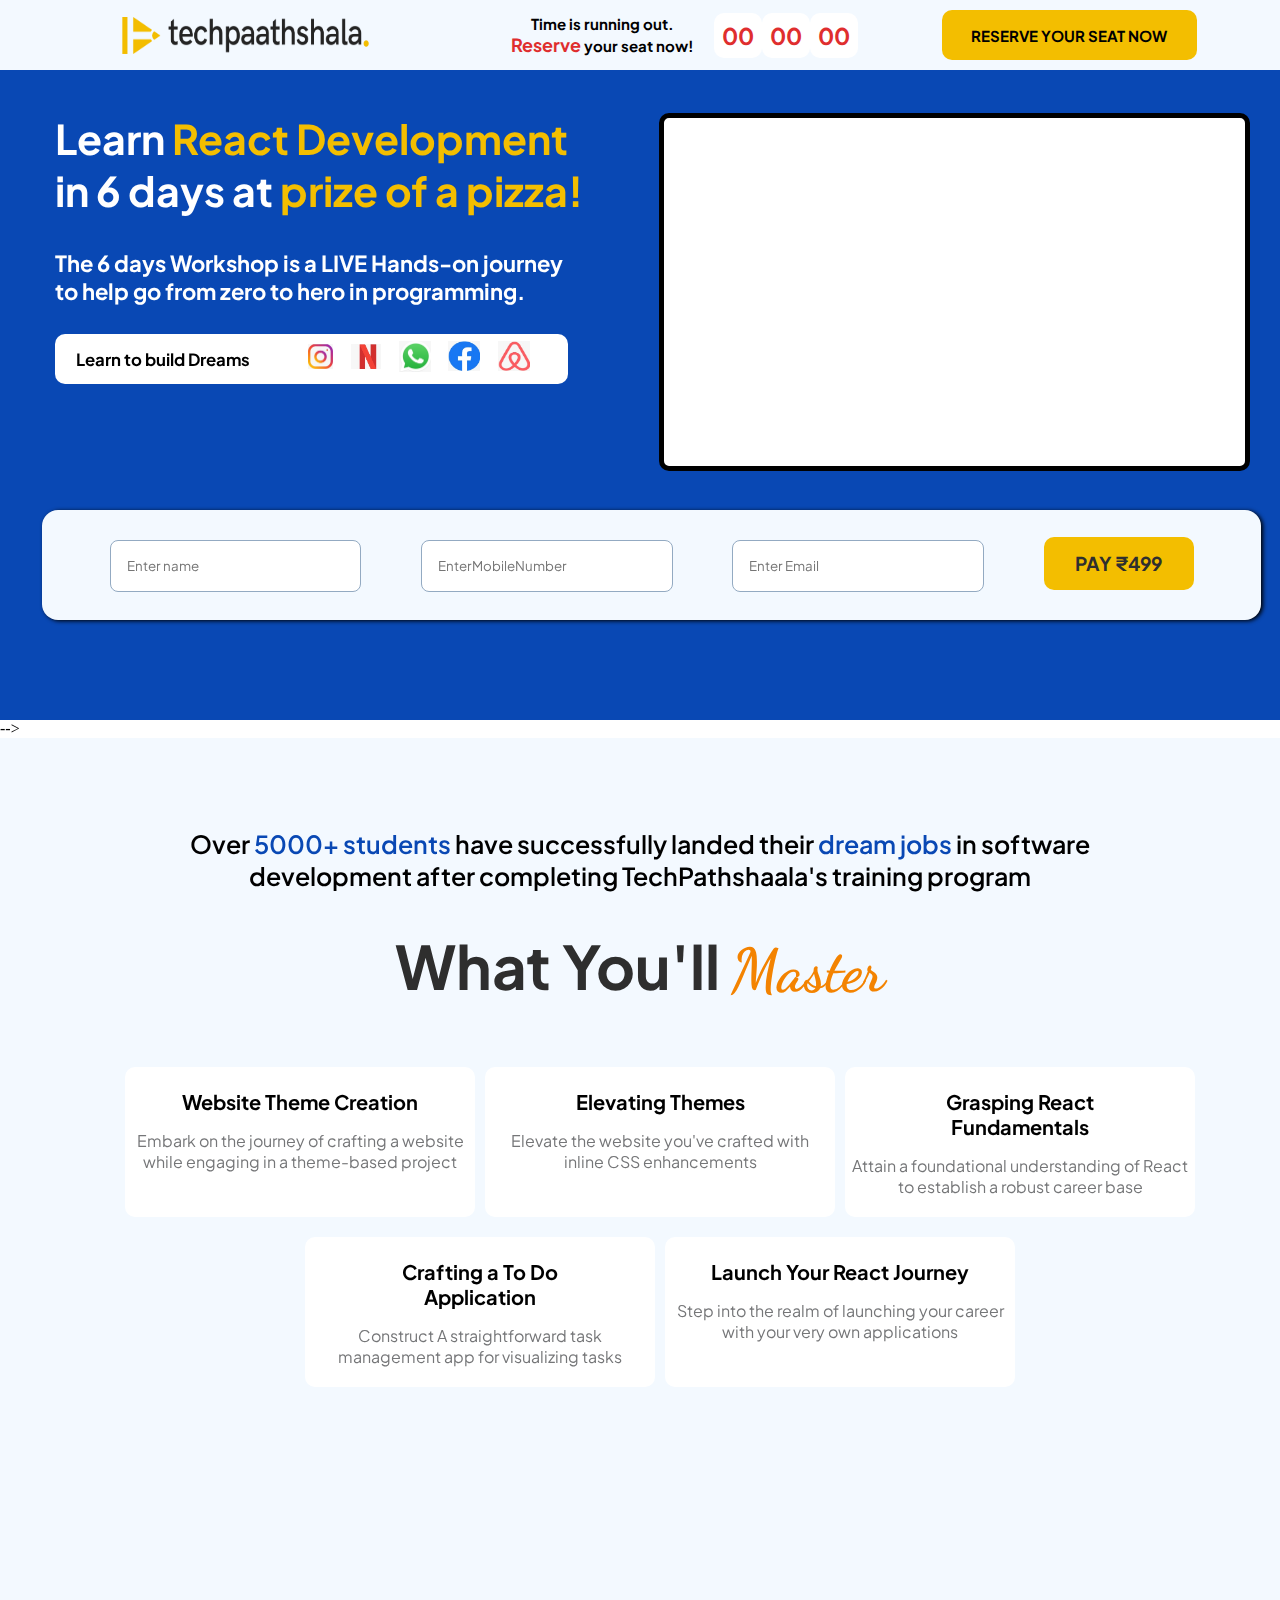
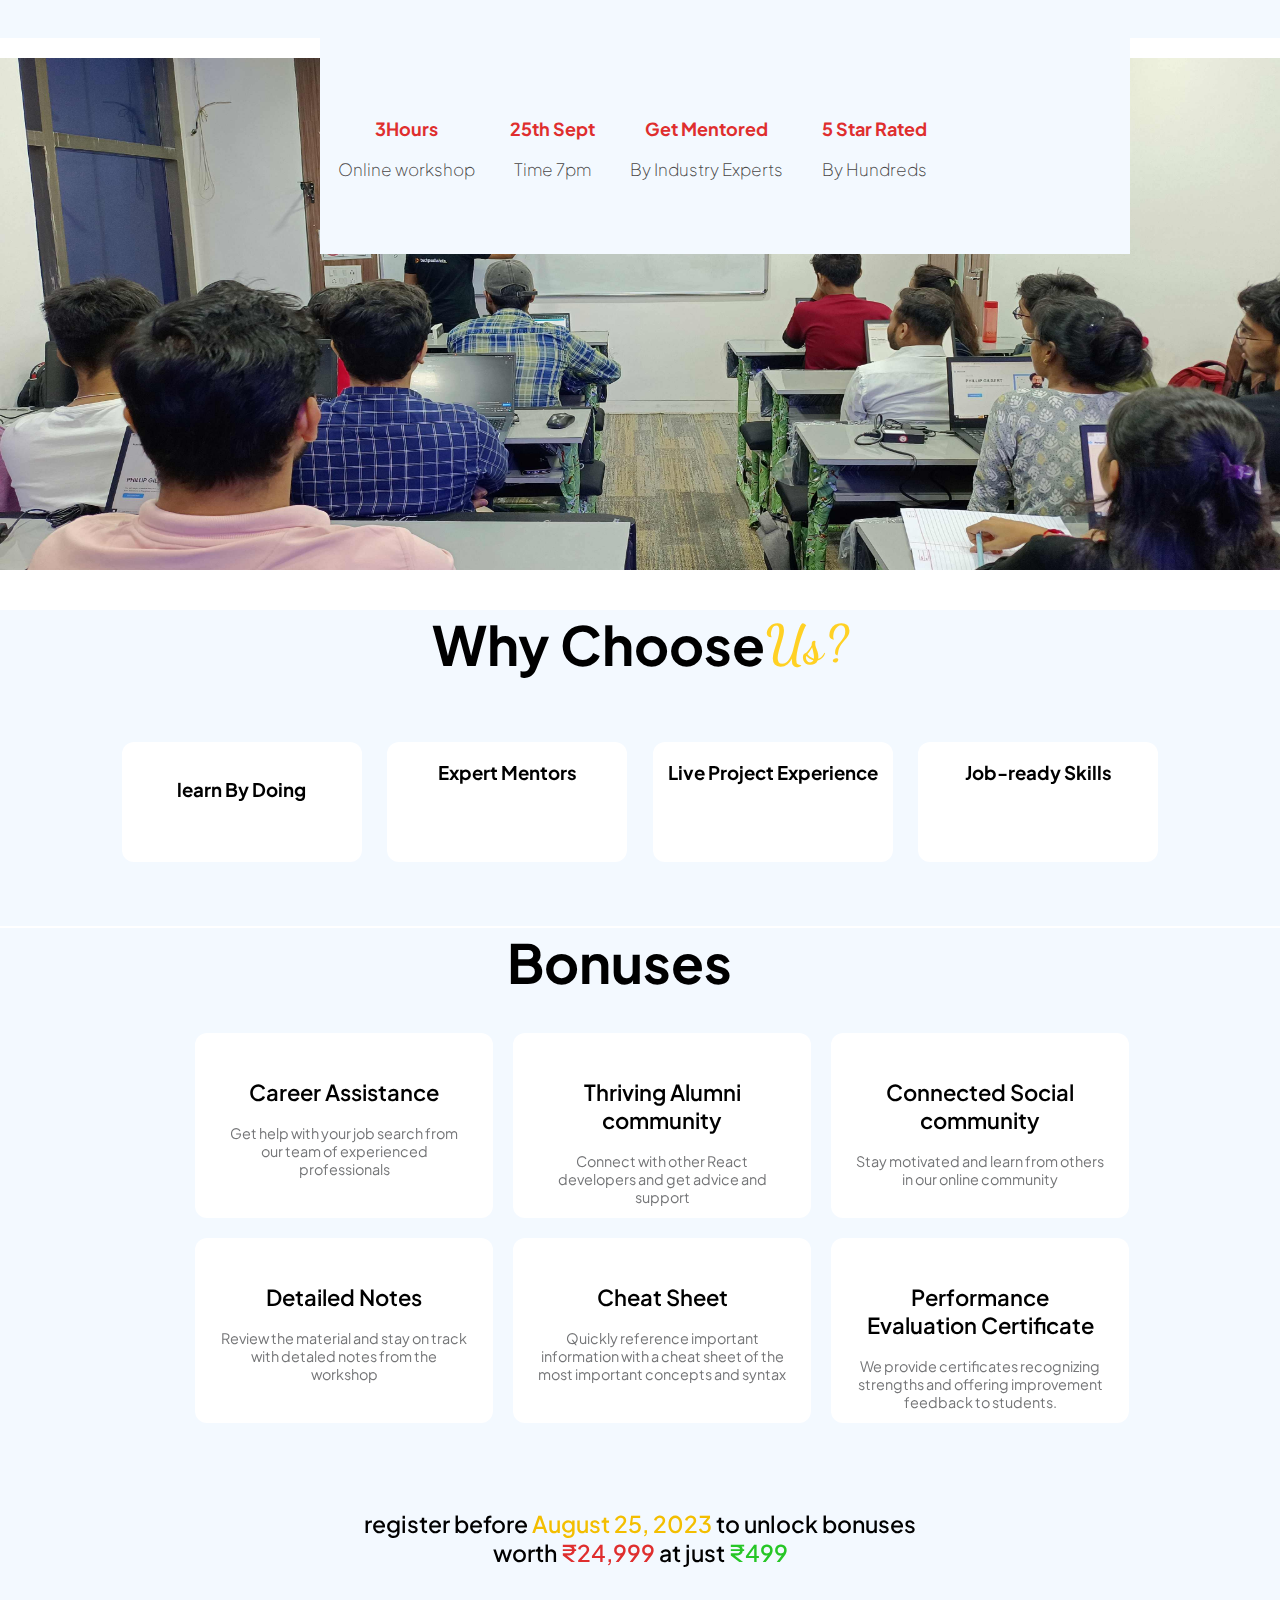
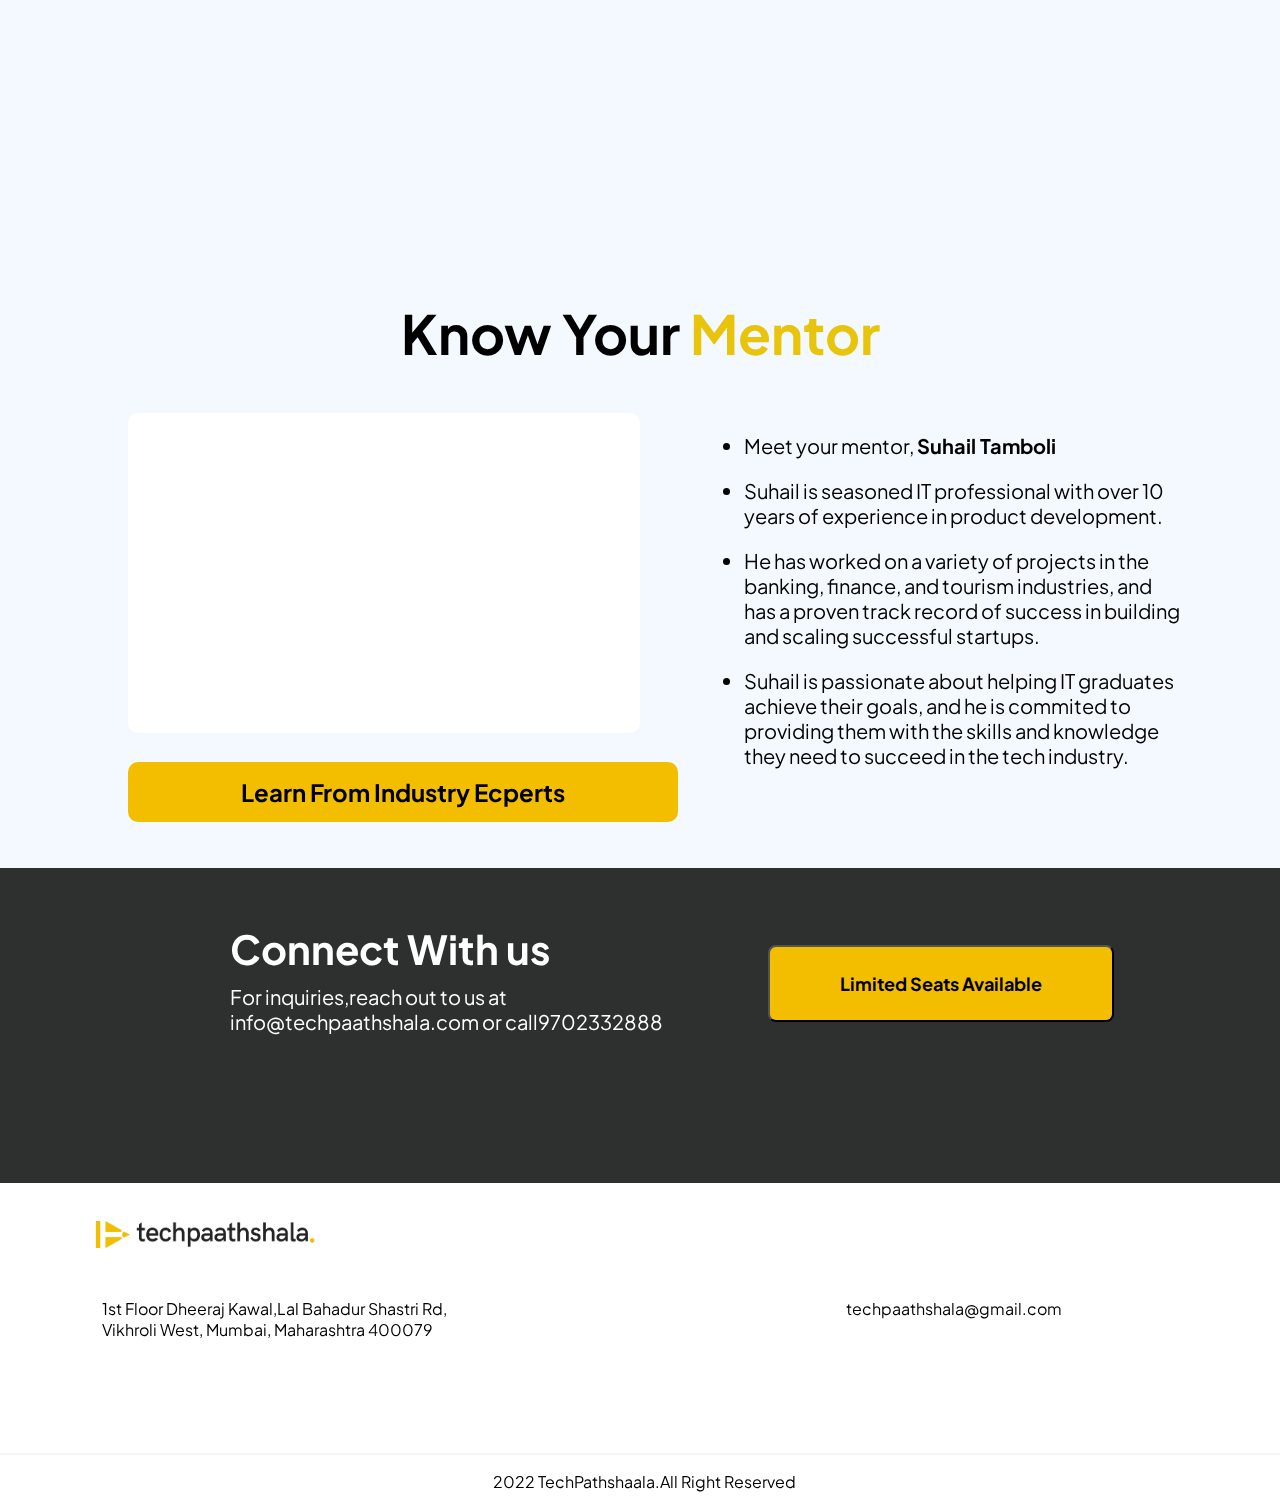
==== commit 8ff66dae: "Merge branch 'developer' of https://github.com/Narayan0041/499_react_landingpage into developer" ====
--- a/index.html
+++ b/index.html
@@ -29,7 +29,7 @@
             </div>
             <div class="nav-center">
                 <div class="timer">
-                    <p>Time is running out, <br>
+                    <p>Time is running out. <br>
                         <span>Reserve</span> your seat now!
                     </p>
                 </div>
@@ -97,14 +97,161 @@
             <div class="blankSection"></div>
         </div>
     </section>
-<!-- 
-    <section class="mentor">
+
+ -->
+    <!-- --------------------------------------------------------------------------------------------------------------------------- -->
+    <section class="main-container">
+        <div class="enroll">
+            Over <span>5000+ students</span> have successfully landed their <span>dream jobs</span> in software <br>
+            development after completing TechPathshaala's training program
+        </div>
+        <div class="information">
+            <h1>What You'll
+                <span>Master</span>
+            </h1>
+
+        </div>
+        <div class="workshop-detail">
+            <div class="group3box">
+                <div class="box1">
+                    <h2>Website Theme Creation </h2>
+                    <p>Embark on the journey of crafting a website <br>
+                        while engaging in a theme-based project</p>
+                </div>
+
+                <div class="box1">
+                    <h2>Elevating Themes</h2>
+                    <p> Elevate the website you've crafted with <br>
+                        inline CSS enhancements</p>
+                </div>
+                <div class="box1">
+                    <h2>Grasping React <br>Fundamentals</h2>
+                    <p> Attain a foundational understanding of React <br>
+                        to establish a robust career base
+                    </p>
+                </div>
+            </div>
+            <div class="group2box">
+                <div class="box1">
+                    <h2>Crafting a To Do <br>Application</h2>
+                    <p>Construct A straightforward task <br>
+                        management app for visualizing tasks</p>
+                </div>
+                <div class="box1">
+                    <h2>Launch Your React Journey</h2>
+                    <p>Step into the realm of launching your career with your very own applications</p>
+                </div>
+            </div>
+        </div>
+    </section>
+    
+</section>
+<section class="class-details">
+    <div class="detail-info">
+        <div class="tech-detail">
+            <div class="info-tech">
+                <div class="detaling">
+                    <ul>
+                        <li>3Hours <p> Online workshop</p>
+                        </li>
+                        <li>25th Sept<p>Time 7pm</p>
+                        </li>
+                        <li>Get Mentored <p>By Industry Experts</p>
+                        </li>
+                        <li>5 Star Rated <p>By Hundreds</p>
+                        </li>
+
+                    </ul>
+                    
+                </div>
+                
+            </div>
+            
+        </div>
+    </div>
+    
+    <div class="class-img">
+        <img src="img1.jpg" alt="" " >
+    </div>
+</section>
+
+<section class="choose">
+    <div class="choose-us">
+        <h1>
+            Why Choose <span> Us? </span>
+        </h1>
+        <div class="your-choose">
+            <div class="choose-box"><i class="fa-solid fa-display" style="color: #2156b0; display:flex; justify-content: center;margin-top: 7%;
+        font-size: 5vh;"></i>
+                <h3> learn By Doing</h3>
+            </div>
+            <div class="choose-box">
+                <h3> Expert Mentors</h3>
+            </div>
+            <div class="choose-box">
+                <h3>Live Project Experience</h3>
+            </div>
+            <div class="choose-box">
+                <h3>Job-ready Skills</h3>
+            </div>
+        </div>
+    </div>
+</section>
+    <section class="bonuse-cantainer">
+        <div class="bonuses">
+            <h1> <i class="fa-solid fa-star fa-2xs" style="color: #ffd43b; margin-right: 5vh;"></i><i
+                    class="fa-solid fa-star fa-xs" style="color: #ffd43b; margin-right: 5vh"></i><i
+                    class="fa-solid fa-star fa-sm" style="color: #ffd43b;margin-right: 5vh"></i><i
+                    class="fa-solid fa-star fa-lg" style="color: #ffd43b;margin-right: 5vh"></i> Bonuses <i
+                    class="fa-solid fa-star fa-lg" style="color: #ffd43b;margin-right: 5vh;margin-left: 4.5vh; "></i><i
+                    class="fa-solid fa-star fa-sm" style="color: #ffd43b;margin-right: 5vh"></i><i
+                    class="fa-solid fa-star fa-xs" style="color: #ffd43b;margin-right: 5vh"></i><i
+                    class="fa-solid fa-star fa-2xs" style="color: #ffd43b;margin-right: 5vh"></i></h1>
+            <div class="bonuses-box">
+                <div class="box-cantainer">
+                    <h2>Career Assistance</h2>
+                    <p>Get help with your job search from our team of experienced professionals</p>
+
+                </div>
+                <div class="box-cantainer">
+                    <h2>Thriving Alumni community</h2>
+                    <p>Connect with other React developers and get advice and support</p>
+
+                </div>
+                <div class="box-cantainer">
+                    <h2>Connected Social community</h2>
+                    <p> Stay motivated and learn from others in our online community</p>
+
+                </div>
+                <div class="box-cantainer">
+                    <h2>Detailed Notes</h2>
+                    <p>Review the material and stay on track with detaled notes from the workshop</p>
+
+                </div>
+                <div class="box-cantainer">
+                    <h2>Cheat Sheet</h2>
+                    <p>Quickly reference important information with a cheat sheet of the most important concepts and
+                        syntax </p>
+
+                </div>
+                <div class="box-cantainer">
+                    <h2>Performance Evaluation Certificate</h2>
+                    <p> We provide certificates recognizing strengths and offering improvement feedback to students.</p>
+                </div>
+            </div>
+        </div>
+        <div class="register-tech">
+            <p> register before <span>August 25, 2023</span> to unlock bonuses <br> worth <span class="discount">₹24,999</span> at just
+                <span class="discount-just-at">₹499</span></p>
+        </div>
+    </section>
+         <section class="mentor">
         <div class="know-your-mentor">
             <h1>Know Your <span style="color: var(--span-color);">Mentor</span> </h1>
         </div>
         <div class="mentor-details">
             <div class="left-mentor">
-                <div class="blankSection" style="border: none;"></div>
+                <div class="blankSection" style="border:none; height: 25vw; width: 40vw;"></div>
                 <button class="learn-from">Learn From Industry Ecperts</button>
             </div>
             <div class="right-mentor">
@@ -121,88 +268,6 @@
                 </ul>
             </div>
         </div>
-    </section> -->
-    <!-- --------------------------------------------------------------------------------------------------------------------------- -->
-    <section class="main-container">
-        <div class="enroll">
-            Over <span>5000+ students</span> have successfully landed their <span>dream jobs</span> in software <br>
-            development after completing TechPathshaala's training program
-        </div>
-        <div class="information">
-            <h1>What You'll
-                <span>Master</span>
-            </h1>
-
-        </div>
-        <div class="workshop-detail">
-            <div class="group3box">
-                <div class="box1">
-                    <h2>Website Theme Creation </h2>
-                    <p>Embark on the journey of crafting a website <br>
-                        while engaging in a theme-based project</p>
-                </div>
-
-                <div class="box1">
-                    <h2>Elevating Themes</h2>
-                    <p> Elevate the website you've crafted with <br>
-                        inline CSS enhancements</p>
-                </div>
-                <div class="box1">
-                    <h2>Grasping React <br>Fundamentals</h2>
-                    <p> Attain a foundational understanding of React <br>
-                        to establish a robust career base
-                    </p>
-                </div>
-            </div>
-            <div class="group2box">
-                <div class="box1">
-                    <h2>Crafting a To Do <br>Application</h2>
-                    <p>Construct A straightforward task <br>
-                        management app for visualizing tasks</p>
-                </div>
-                <div class="box1">
-                    <h2>Launch Your React Journey</h2>
-                    <p>Step into the realm of launching your career with your very own applications</p>
-                </div>
-            </div>
-        </div>
-    </section>
-    <section class="bonuse-cantainer">
-        <div class="bonuses">
-            <h1>Bonuses</h1>
-            <div class="bonuses-box">
-                <div class="box-cantainer">
-                    <h3>Career Assistance</h3>
-                    <p>Get help with your job search from our team of experienced professionals</p>
-
-                </div>
-                <div class="box-cantainer">
-                    <h3>Thriving Alumni community</h3>
-                    <p>Connect with other React developers and get advice and support</p>
-
-                </div>
-                <div class="box-cantainer">
-                    <h3>Connected Social community</h3>
-                    <p> Stay motivated and learn from others in our online community</p>
-
-                </div>
-                <div class="box-cantainer">
-                    <h3>Detaild Notes</h3>
-                    <p>Review the material and stay on track with detaled notes from the workshop</p>
-
-                </div>
-                <div class="box-cantainer">
-                    <h3>Cheat Sheet</h3>
-                    <p>Quickly reference important information with a cheat sheet of the most important concepts and
-                        syntax </p>
-
-                </div>
-                <div class="box-cantainer">
-                    <h3>Performance Evaluation Certificate</h3>
-                    <p> We provide certificates recognizing strengths and offering improvement feedback to students.</p>
-                </div>
-            </div>
-        </div>
     </section>
     <section class="inquiries">
         <div class="contact-us">
@@ -232,53 +297,8 @@
         <i class="fa-regular fa-copyright" style="margin-right: 8px;"></i>
         <p>2022 TechPathshaala.All Right Reserved</p>
     </div>
-    <section class="choose">
-        <div class="choose-us">
-            <h1>
-                Why Choose <span> Us? </span>
-            </h1>
-            <div class="your-choose">
-                <div class="choose-box"><i class="fa-solid fa-display" style="color: #2156b0; display:flex; justify-content: center;margin-top: 7%;
-            font-size: 5vh;"></i>
-                    <h3> learn By Doing</h3>
-                </div>
-                <div class="choose-box">
-                    <h3> Expert Mentors</h3>
-                </div>
-                <div class="choose-box">
-                    <h3>Live Project Experience</h3>
-                </div>
-                <div class="choose-box">
-                    <h3>Job-ready Skills</h3>
-                </div>
-            </div>
-        </div>
-
-
-    </section>
-    <section class="details">
-        <div class="detail-info">
-            <div class="tech-detail">
-                <div class="info-tech">
-                    <div class="detaling">
-                        <ul>
-                            <li>3Hours <p> Online workshop</p>
-                            </li>
-                            <li>25th Sept<p>Time 7pm</p>
-                            </li>
-                            <li>Get Mentored <p>By Industry Experts</p>
-                            </li>
-                            <li>5 Star Rated <p>By Hundreds</p>
-                            </li>
-
-                        </ul>
-
-                    </div>
-                </div>
-
-            </div>
-        </div>
-    </section>
+    
+
 </body>
 
 </html>--- a/styles.css
+++ b/styles.css
@@ -60,8 +60,13 @@
     justify-content: space-between;
     font-weight: bold;
     height: 100%;
-    width: 25%;
-
+    
+    
+
+}
+.nav-center p{
+    font-size: 15px;
+    
 }
 
 .nav-center input {
@@ -88,6 +93,7 @@
 
 .timer {
     margin-left: 20px;
+    display: flex;
 }
 
 .nav-right {
@@ -171,12 +177,14 @@
     background-color: white;
     border-radius: 10px;
 }
-.icons{
+
+.icons {
     display: flex;
     align-items: center;
     justify-content: space-evenly;
     width: 50%;
 }
+
 .user-contact {
     /* display: none; */
     position: absolute;
@@ -227,7 +235,7 @@
 }
 
 .mentor {
-    height: 100vh;
+    height: 50vw;
     width: 100vw;
     background-color: #f3f9ff;
 }
@@ -301,12 +309,6 @@
     src: url(/PlusJakartaSans-VariableFont_wght.ttf);
 }
 
-
-.main-container {
-    height: 100vh;
-    background-color: #e8ecf2;
-}
-
 body {
     height: 100%;
     width: 100%;
@@ -318,9 +320,11 @@
 .main-container {
     height: 100vh;
 
-    background-color: #e8ecf2;
-
-}
+    background-color: #f3f9ff;
+
+}
+
+/* enrolled section start  */
 
 .enroll {
     height: 60px;
@@ -424,8 +428,8 @@
     align-items: center;
     display: flex;
     justify-content: center;
-    margin-top: 0px;
     font-size: 6vh;
+
 
 }
 
@@ -435,39 +439,50 @@
     justify-content: center;
     gap: 20px;
     flex-wrap: wrap;
-    margin-left: 40px;
-    /* margin-top: 60px; */
-}
+    margin-left: 150px;
+    width: 80%;
+
+
+}
+
+.box-cantainer {
+    background: white;
+    border-radius: 12px;
+    /* bottom: 270px; */
+
+}
+
 
 .box-cantainer {
     background: white;
     border-radius: 12px;
     bottom: 270px;
-}
-
-
-.box-cantainer {
-    background: white;
-
-    border-radius: 12px;
-    bottom: 270px;
-
-
     align-items: center;
     left: 200px;
     padding-bottom: 90px;
-    height: 150px;
-    width: 270px;
+    height: 185px;
+    width: 250px;
     padding: 0px 24px;
     text-align: center;
     z-index: 1000%;
     background-color: white;
+
+
+}
+
+.box-cantainer h2 {
+    font-size: 22px;
+    font-weight: 600;
+    text-align: center;
+    margin-top: 5vh;
+
 }
 
 .bonuse-cantainer {
-    background-color: #E6ECF3;
+    background-color: #f3f9ff;
     height: 100vh;
     margin-top: -34px;
+
 }
 
 .box-cantainer p {
@@ -475,10 +490,28 @@
     color: #757678;
     margin-bottom: 20px;
 }
+.register-tech{
+    display: flex;
+    justify-content: center;
+    align-items: center;
+    text-align: center;
+    font-weight: 550;
+    font-size: 23px;
+    margin-top: 7vh;
+}
+.register-tech span{
+    color: #f3be00;
+}
+.register-tech .discount{
+    color: #df2e2e;
+}
+.register-tech .discount-just-at{
+    color: rgb(38, 198, 38);
+}
 
 .contact-us {
     background-color: #2E2F2F;
-    height: 30vh;
+    height: 35vh;
 }
 
 .contact {
@@ -490,24 +523,26 @@
     position: absolute;
     left: 18%;
     margin-top: 55px;
-    font-size: 33px;
+    font-size: 40px;
 }
 
 .contact p {
     position: absolute;
     left: 18%;
-    margin-top: 8%;
+    margin-top: 9%;
+    font-size: 20px;
 
 }
 
 .contact-button {
     position: absolute;
-    left: 53%;
+    left: 60%;
     margin-top: 6%;
-    padding: 18px 50px;
+    padding: 25px 70px;
     border-radius: 8px;
     font-weight: bold;
-    background-color: #ffd124;
+    font-size: large;
+    background-color: #f3be00;
 }
 
 .logo img {
@@ -544,7 +579,7 @@
 
 /* choose section started */
 .choose {
-    background: #E6ECF3;
+    background: #f3f9ff;
 
 }
 
@@ -587,18 +622,27 @@
 }
 
 /* choose section end */
+.class-detail{
+    height: 100%;
+    width: 100%;
+}
 .detail-info {
     display: flex;
     justify-content: center;
-    background-color: #E6ECF3;
-    height: 80vh;
+    background-color: white;
+    position: absolute;
+    left: 25vw;
+    
+    
+    
 }
 
 .tech-detail {
-    background-color: #c3cedc;
+    background-color: #f3f9ff;
     height: 24vh;
     width: 90vh;
-
+    
+    
 }
 
 
@@ -622,4 +666,11 @@
     margin-top: 2vh;
     font-weight: 150;
     font-size: 17px;
+}
+
+.class-img img{
+    height: 40vw;
+    width: 100vw;
+    margin-top: 20px;
+    
 }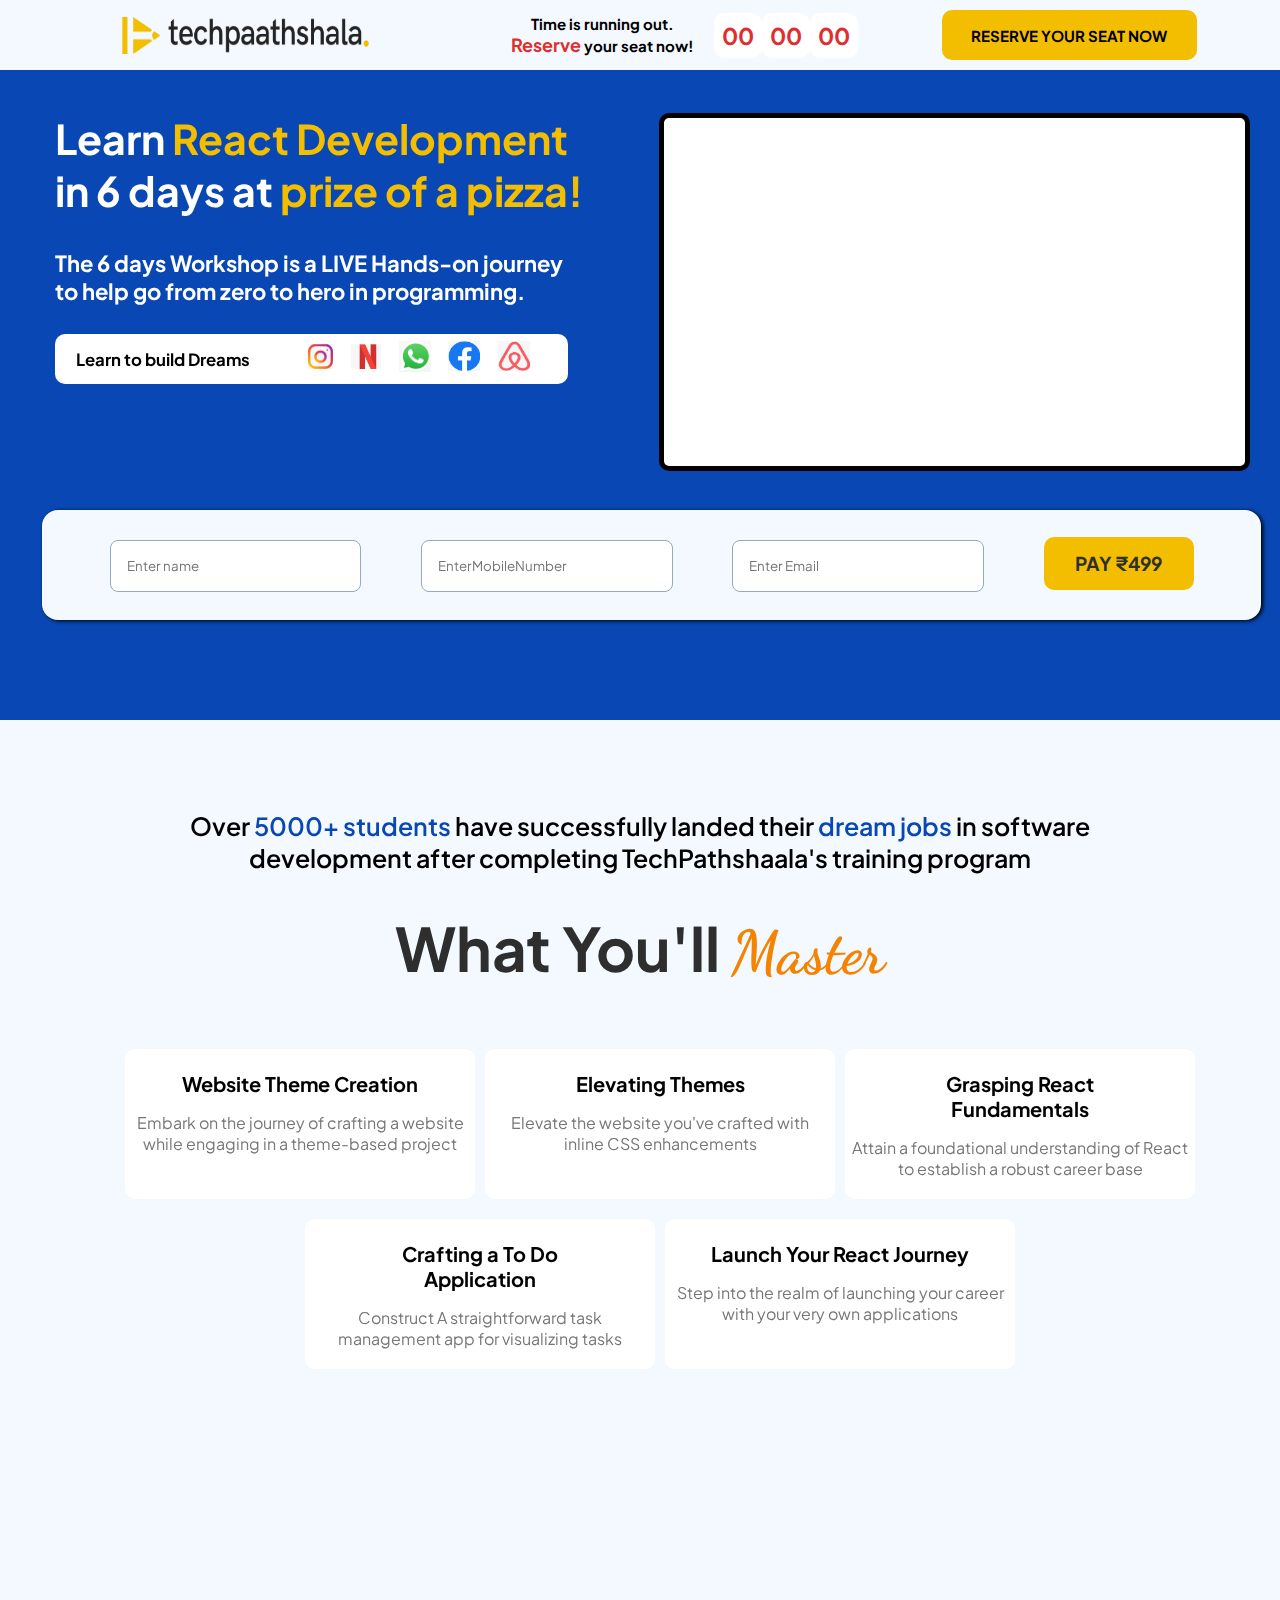
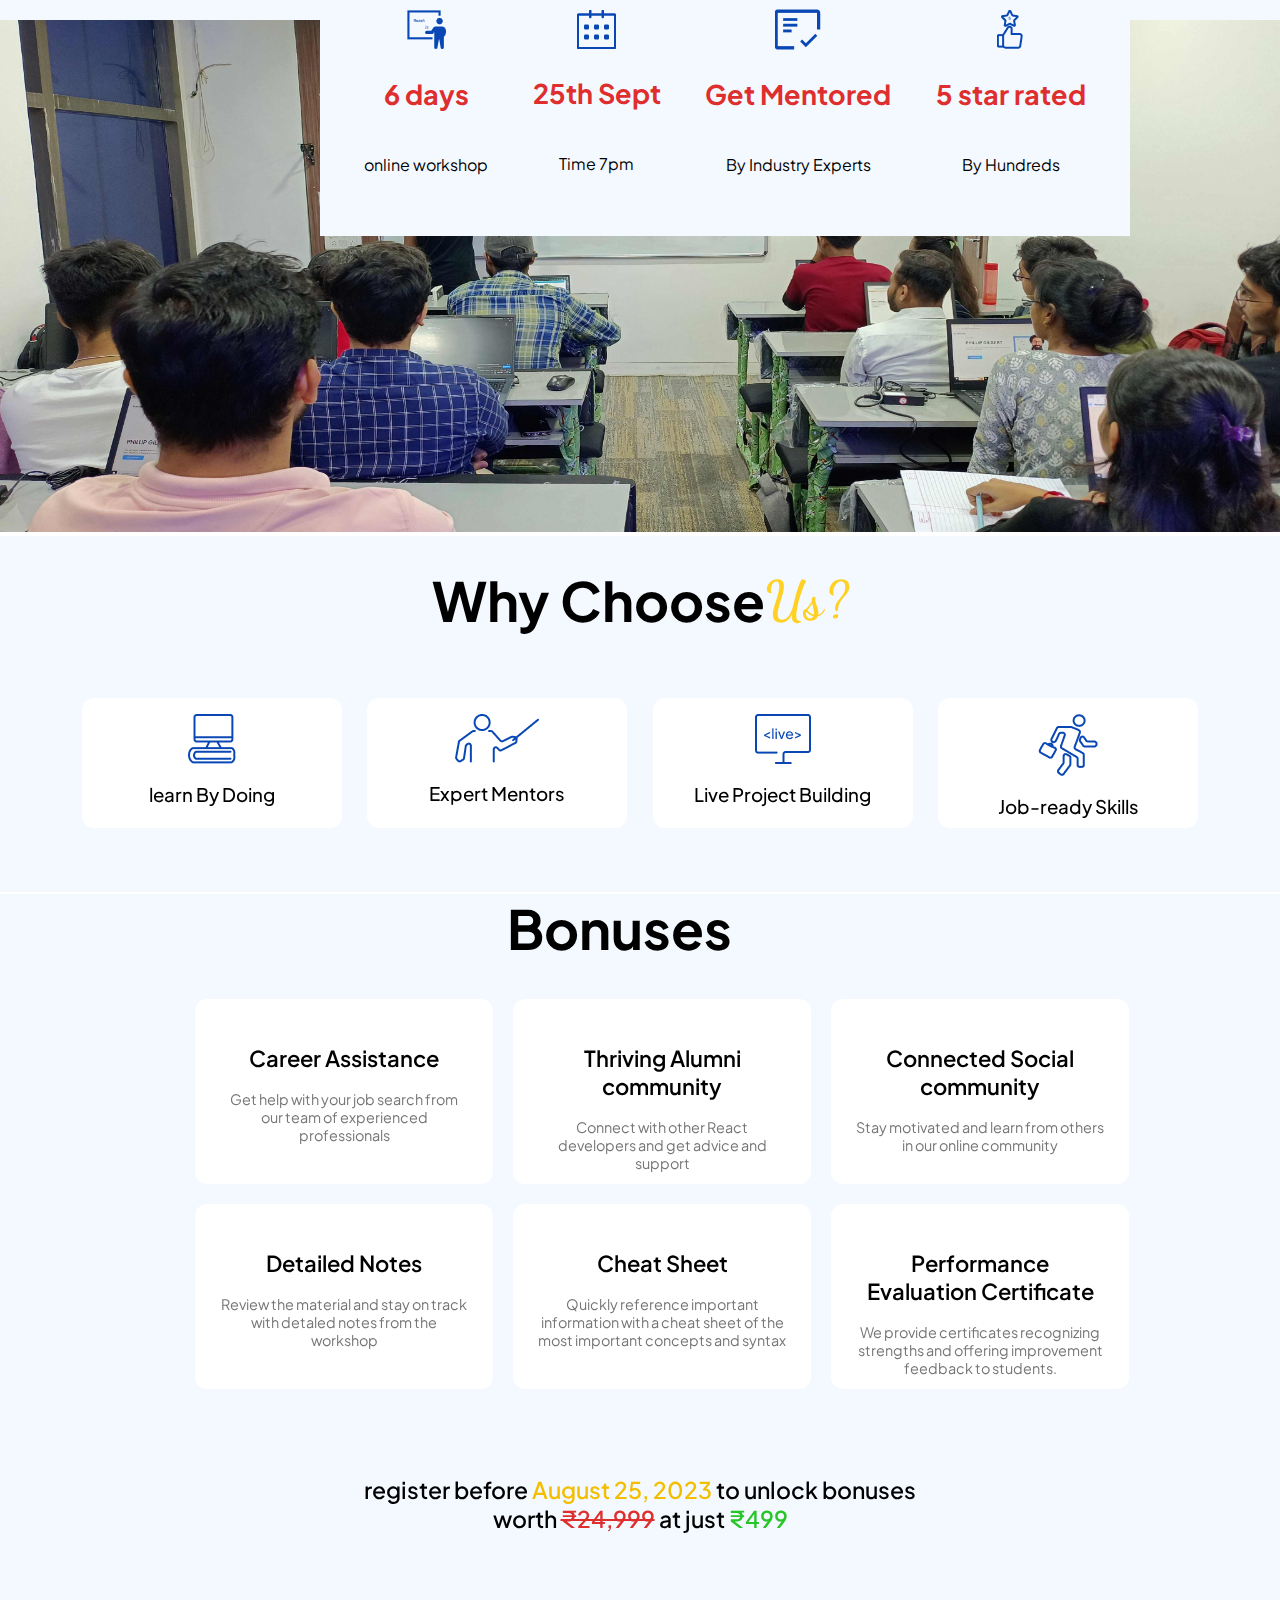
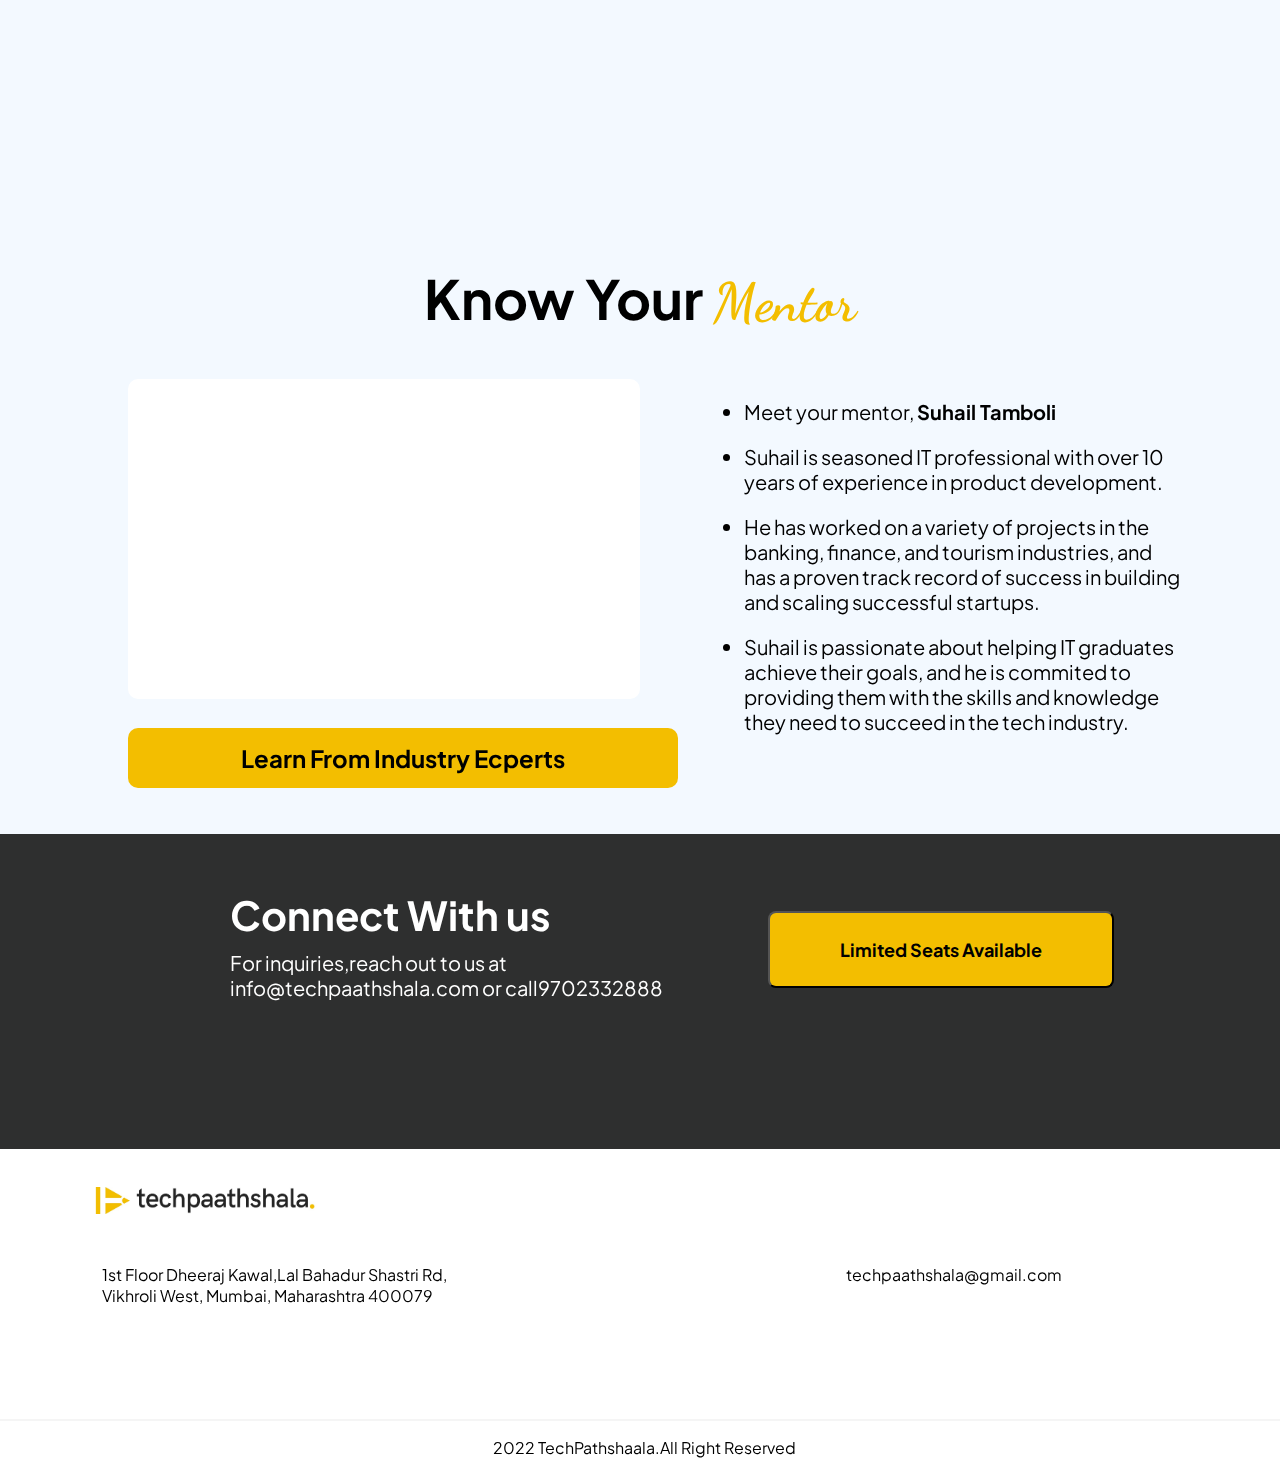
==== commit 5a084b1b: "added icons" ====
--- a/index.html
+++ b/index.html
@@ -98,7 +98,7 @@
         </div>
     </section>
 
- -->
+    
     <!-- --------------------------------------------------------------------------------------------------------------------------- -->
     <section class="main-container">
         <div class="enroll">
@@ -144,59 +144,78 @@
             </div>
         </div>
     </section>
-    
-</section>
-<section class="class-details">
-    <div class="detail-info">
-        <div class="tech-detail">
-            <div class="info-tech">
-                <div class="detaling">
-                    <ul>
-                        <li>3Hours <p> Online workshop</p>
-                        </li>
-                        <li>25th Sept<p>Time 7pm</p>
-                        </li>
-                        <li>Get Mentored <p>By Industry Experts</p>
-                        </li>
-                        <li>5 Star Rated <p>By Hundreds</p>
-                        </li>
-
-                    </ul>
-                    
-                </div>
-                
-            </div>
-            
-        </div>
-    </div>
-    
-    <div class="class-img">
-        <img src="img1.jpg" alt="" " >
+
+    </section>
+    <section class="class-details">
+        <div class="detail-info">
+            <div class="tech-detail">
+                <div class="info-tech">
+                    <div class="detaling">
+                        <div class="logo-detailing">
+                            <img src="online workshop.png" alt="">
+                            <p class="logo-days"> 6 days</p>
+                            <p>online workshop</p>
+
+                        </div>
+                        <div class="logo-detailing">
+                            <img src="calender.png" alt="">
+                            <p class="logo-days"> 25th Sept</p>
+                            <p>Time 7pm</p>
+
+                        </div>
+                        <div class="logo-detailing">
+                            <img src="getmentored.png" alt="">
+                            <p class="logo-days"> Get Mentored</p>
+                            <p>By Industry Experts</p>
+
+                        </div>
+                        <div class="logo-detailing">
+                            <img src="ranking.png" alt="">
+                            <p class="logo-days"> 5 star rated</p>
+                            <p>By Hundreds</p>
+
+                        </div>
+
+
+
+                    </div>
+
+                </div>
+
+            </div>
+        </div>
+
+        <div class="class-img">
+            <img src="img1.jpg" alt="" " >
     </div>
 </section>
 
-<section class="choose">
-    <div class="choose-us">
-        <h1>
-            Why Choose <span> Us? </span>
-        </h1>
-        <div class="your-choose">
-            <div class="choose-box"><i class="fa-solid fa-display" style="color: #2156b0; display:flex; justify-content: center;margin-top: 7%;
-        font-size: 5vh;"></i>
-                <h3> learn By Doing</h3>
-            </div>
-            <div class="choose-box">
-                <h3> Expert Mentors</h3>
-            </div>
-            <div class="choose-box">
-                <h3>Live Project Experience</h3>
-            </div>
-            <div class="choose-box">
-                <h3>Job-ready Skills</h3>
-            </div>
-        </div>
-    </div>
-</section>
+<section class=" choose">
+            <div class="choose-us">
+                <h1>
+                    Why Choose <span> Us? </span>
+                </h1>
+                <div class="your-choose">
+
+                    <div class="choose-box">
+                        <p class="learn-logo"> <img src="learn by doiing.png" alt=""></p>
+                        <h3> learn By Doing</h3>
+                    </div>
+                    <div class="choose-box">
+                        <p class="mentor-logo"> <img src="expert mentor.png" alt=""></p>
+                        <h3> Expert Mentors</h3>
+                    </div>
+                    <div class="choose-box">
+                        <p class="live-logo"><img src="live project.png" alt=""> </p>
+                        <h3>Live Project Building</h3>
+                    </div>
+                    <div class="choose-box">
+                        <p class="job-logo"><img src="job skills.png" alt=""></p>
+                        <h3>Job-ready Skills</h3>
+                    </div>
+                </div>
+            </div>
+    </section>
     <section class="bonuse-cantainer">
         <div class="bonuses">
             <h1> <i class="fa-solid fa-star fa-2xs" style="color: #ffd43b; margin-right: 5vh;"></i><i
@@ -241,13 +260,16 @@
             </div>
         </div>
         <div class="register-tech">
-            <p> register before <span>August 25, 2023</span> to unlock bonuses <br> worth <span class="discount">₹24,999</span> at just
-                <span class="discount-just-at">₹499</span></p>
-        </div>
-    </section>
-         <section class="mentor">
+            <p> register before <span>August 25, 2023</span> to unlock bonuses <br> worth <span
+                    class="discount">₹24,999</span> at just
+                <span class="discount-just-at">₹499</span>
+            </p>
+        </div>
+    </section>
+    <section class="mentor">
         <div class="know-your-mentor">
-            <h1>Know Your <span style="color: var(--span-color);">Mentor</span> </h1>
+            <h1>Know Your <span style="color:#f3be00;
+                font-family: 'Dancing Script', cursive;;">Mentor</span> </h1>
         </div>
         <div class="mentor-details">
             <div class="left-mentor">
@@ -297,7 +319,7 @@
         <i class="fa-regular fa-copyright" style="margin-right: 8px;"></i>
         <p>2022 TechPathshaala.All Right Reserved</p>
     </div>
-    
+
 
 </body>
 
--- a/styles.css
+++ b/styles.css
@@ -504,6 +504,7 @@
 }
 .register-tech .discount{
     color: #df2e2e;
+    text-decoration:line-through;
 }
 .register-tech .discount-just-at{
     color: rgb(38, 198, 38);
@@ -582,13 +583,16 @@
     background: #f3f9ff;
 
 }
+.choose-us{
+    margin-top: -36px;
+}
 
 .choose-us h1 {
     display: flex;
     justify-content: center;
     align-items: center;
     font-size: 6vh;
-
+     padding-top: 30px;
 }
 
 .choose-us h1 span {
@@ -606,25 +610,48 @@
 }
 
 .choose-box {
-    height: 120px;
-    width: 240px;
+    height: 130px;
+    width: 260px;
     background-color: white;
     border-radius: 12px;
     z-index: 1000%;
     align-items: center;
     margin-bottom: 5%;
 }
-
+.choose-box .learn-logo{
+    display: flex;
+    justify-content: center;
+    align-items: center;
+}
+.choose-box .live-logo{
+    display: flex;
+    justify-content: center;
+    align-items: center;
+}
+
+.choose-box .mentor-logo{
+    display:flex ;
+    justify-content: center;
+    align-items: center;
+}
+.choose-box .job-logo{
+    display: flex;
+    justify-content: center;
+    align-items: center;
+    
+}
 .choose-box h3 {
     display: flex;
     justify-content: center;
     align-items: center;
+    font-weight: 500;
 }
 
 /* choose section end */
 .class-detail{
-    height: 100%;
-    width: 100%;
+    display: flex;
+    align-items: flex-start;
+    justify-content: center;
 }
 .detail-info {
     display: flex;
@@ -632,6 +659,7 @@
     background-color: white;
     position: absolute;
     left: 25vw;
+    
     
     
     
@@ -644,33 +672,33 @@
     
     
 }
-
-
-.detaling ul {
-    padding: 0;
-}
-
-.detaling ul li {
-    display: inline-block;
+.detaling{
+    display: flex;
+    justify-content: space-evenly;
+    align-items: center;
+    height: 160px;
+    width: 100%;
+    
+}
+
+.logo-detailing{
+    display: flex;
+    flex-direction: column;
+    align-items: center;
+}
+
+.detaling .logo-days {
+    font-size: 3vh;
     color: #df2e2e;
     font-weight: bold;
-    font-size: large;
-    margin-top: 7vh;
-    text-align: center;
-
-}
-
-.detaling ul li p {
-    color: #474545;
-    margin: 0 2vh;
-    margin-top: 2vh;
-    font-weight: 150;
-    font-size: 17px;
-}
+}
+
+
+
 
 .class-img img{
     height: 40vw;
     width: 100vw;
-    margin-top: 20px;
+    /* margin-top: 40px;    */
     
 }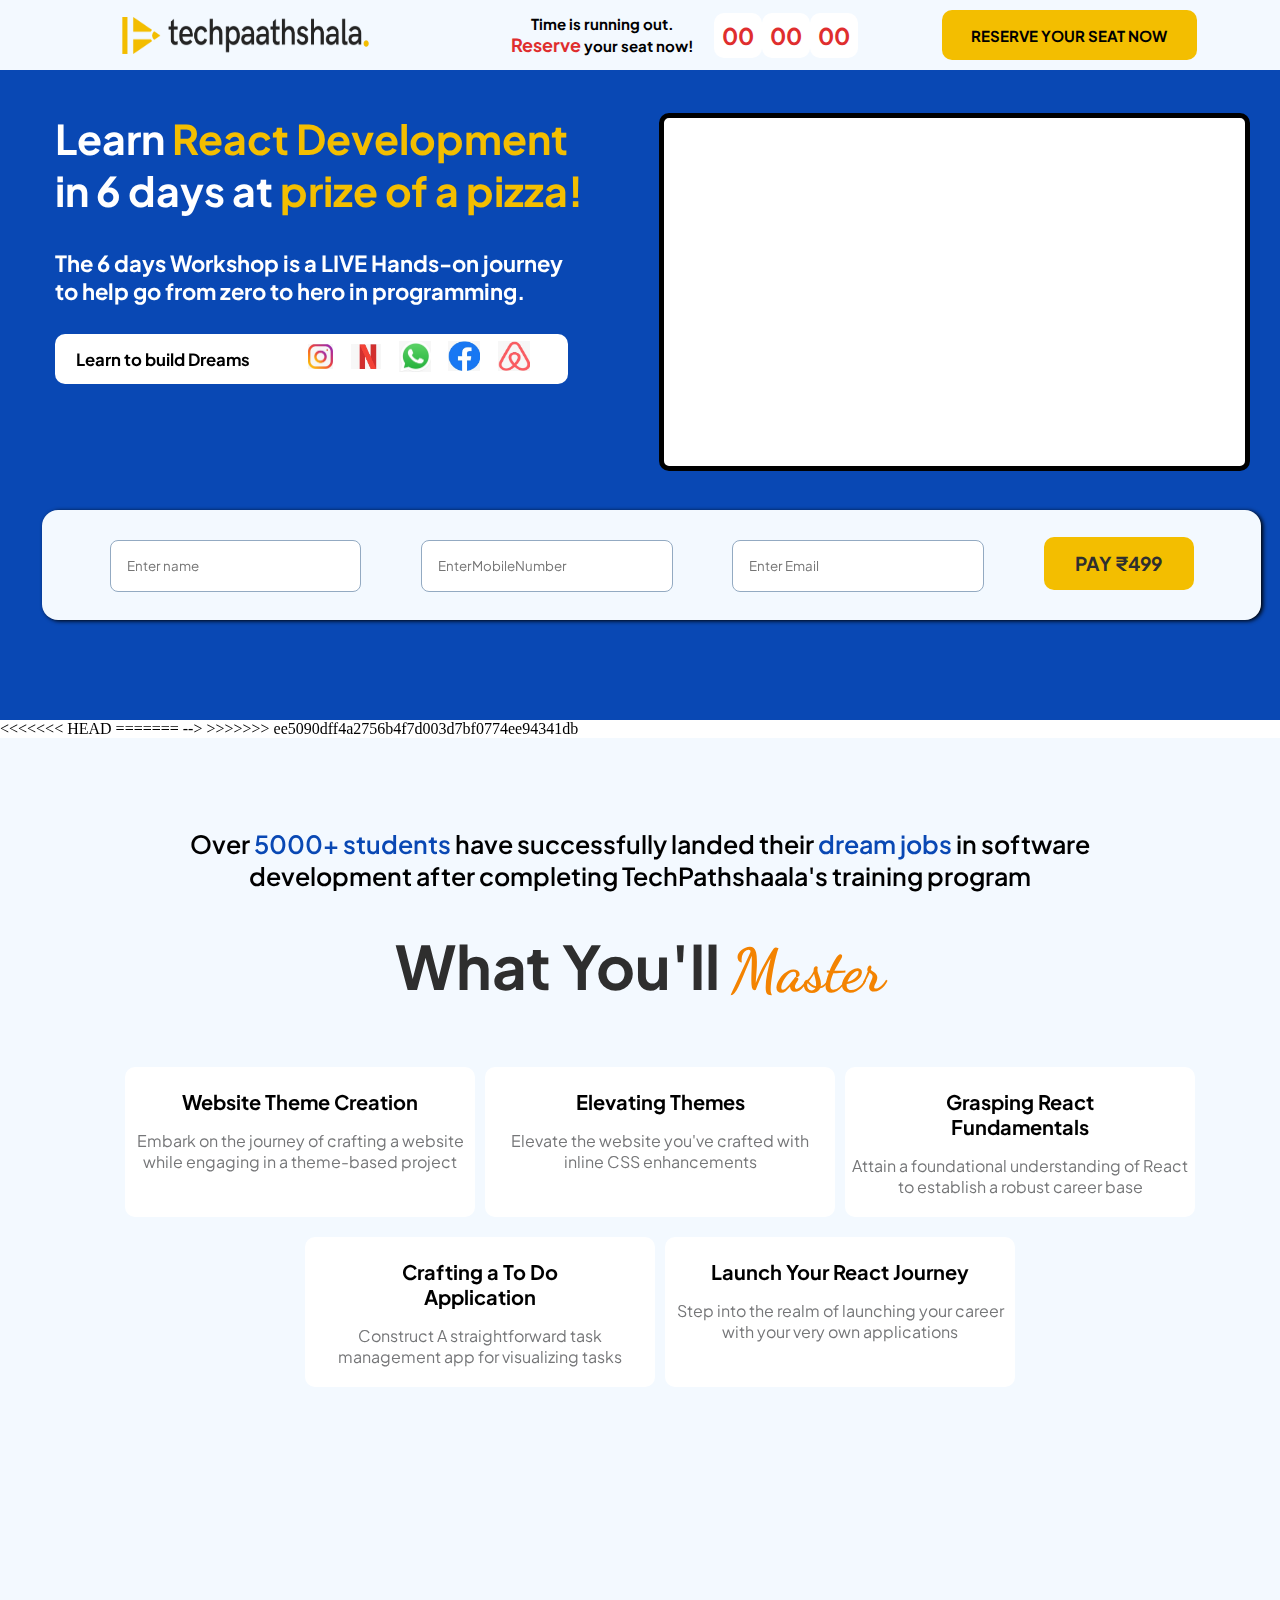
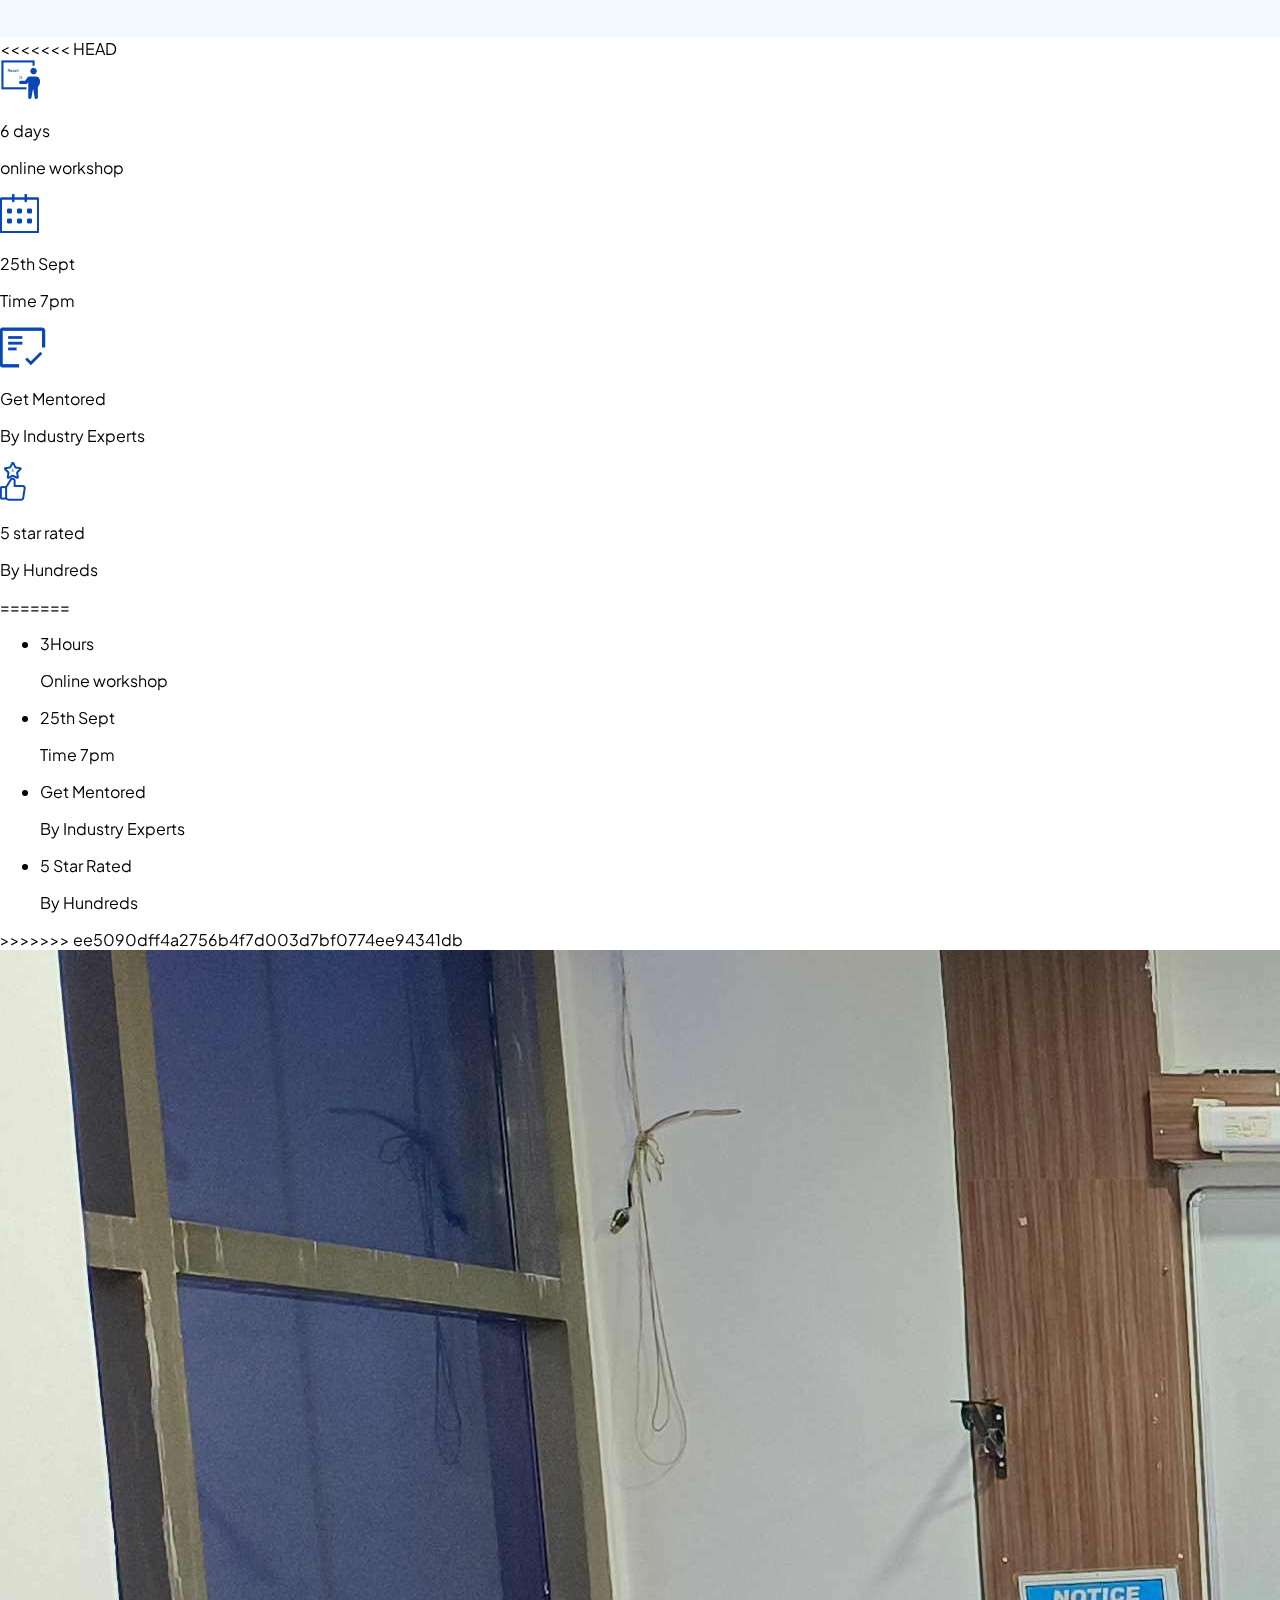
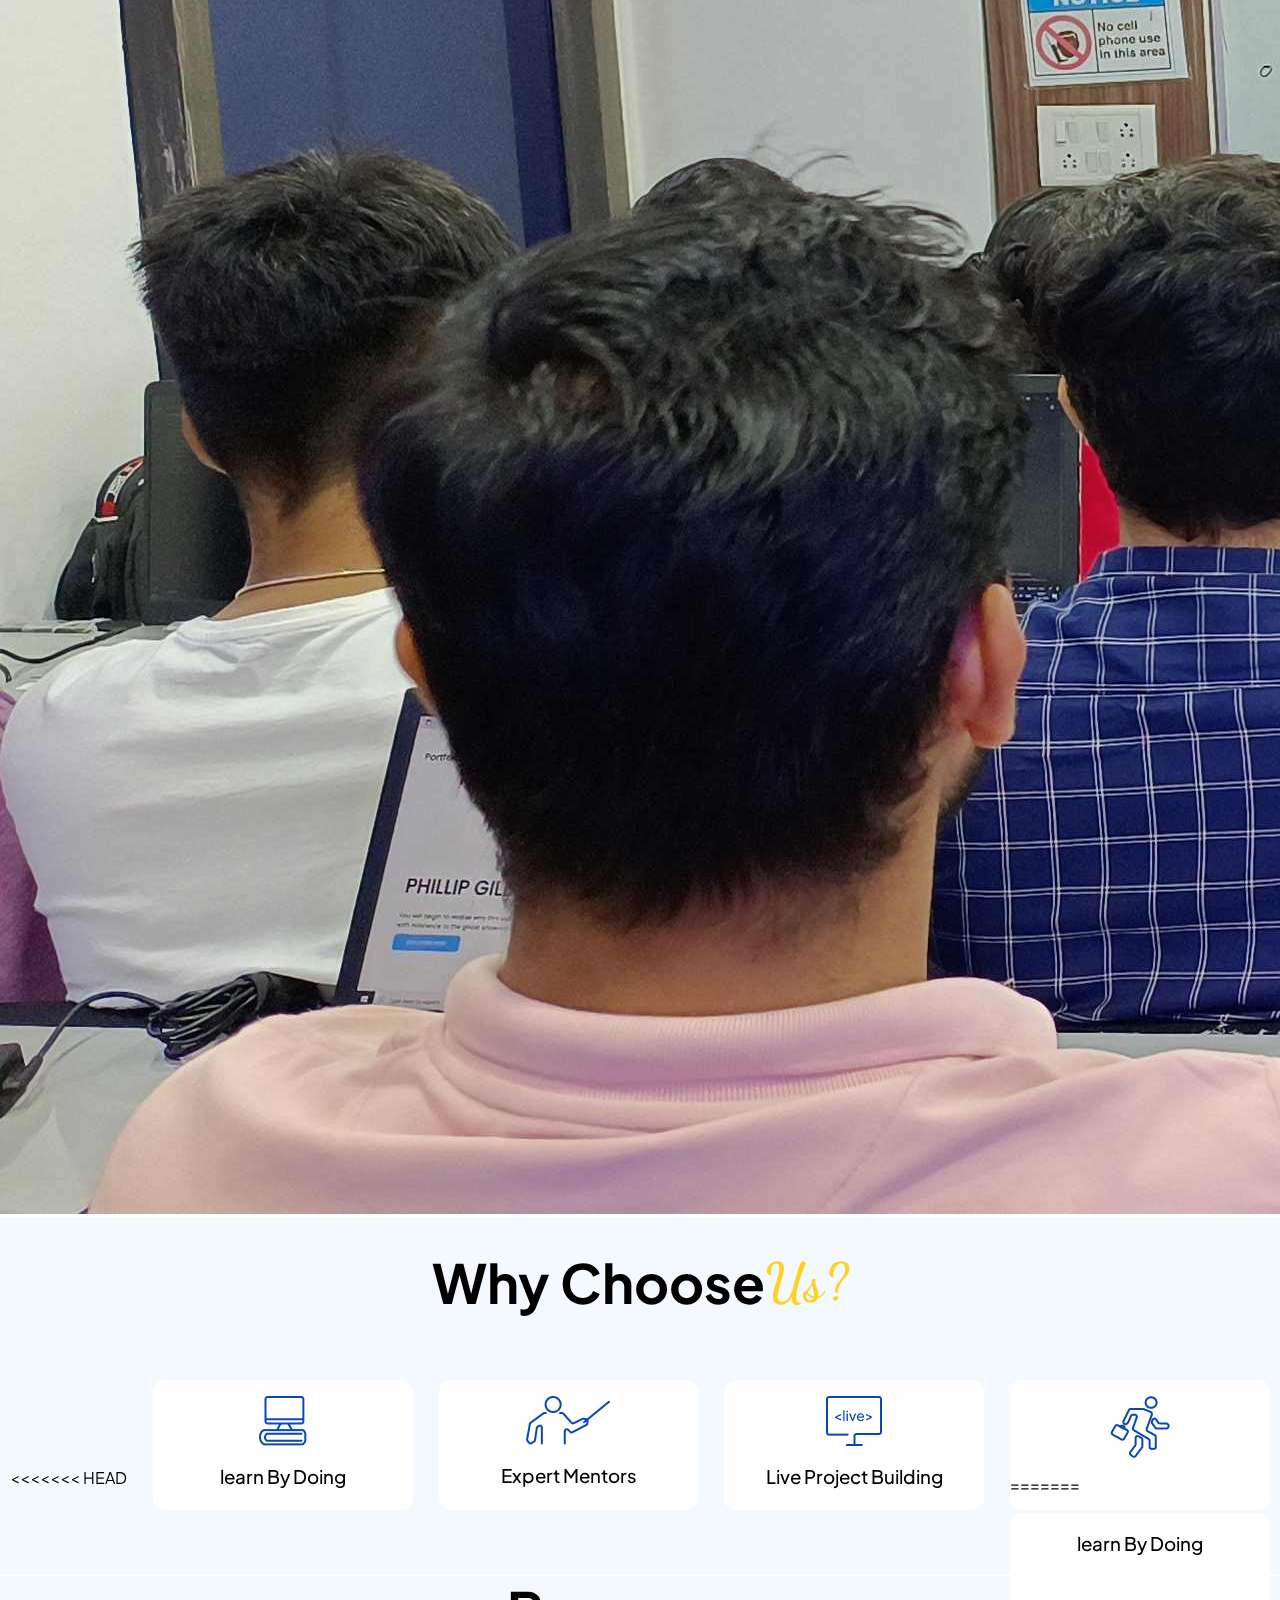
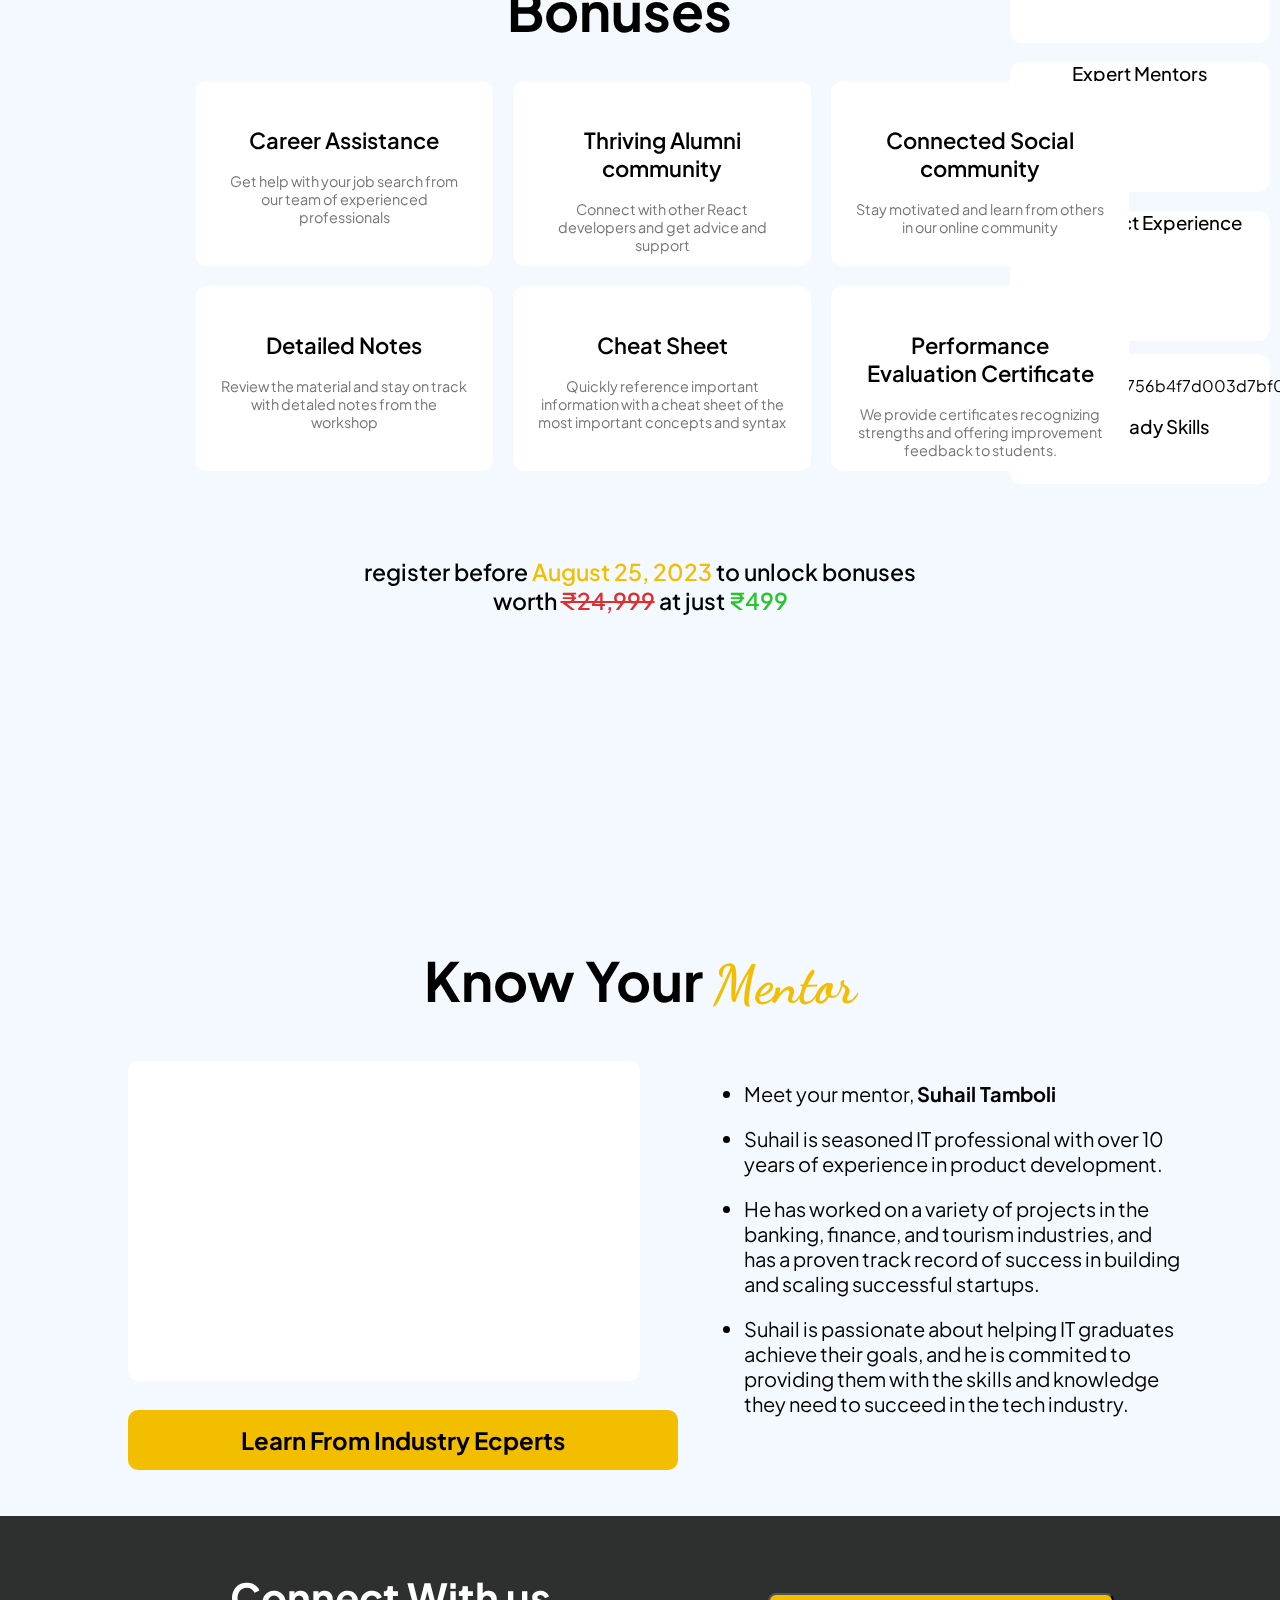
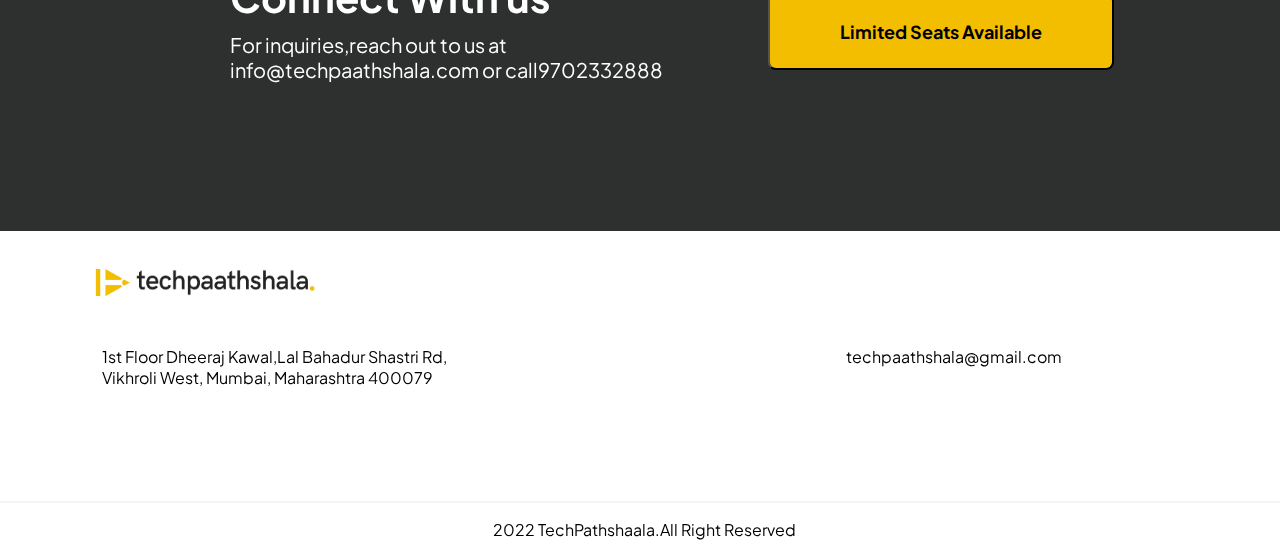
==== commit a09d3ee3: "added icons" ====
--- a/index.html
+++ b/index.html
@@ -98,7 +98,11 @@
         </div>
     </section>
 
+<<<<<<< HEAD
     
+=======
+    -->
+>>>>>>> ee5090dff4a2756b4f7d003d7bf0774ee94341db
     <!-- --------------------------------------------------------------------------------------------------------------------------- -->
     <section class="main-container">
         <div class="enroll">
@@ -151,6 +155,7 @@
             <div class="tech-detail">
                 <div class="info-tech">
                     <div class="detaling">
+<<<<<<< HEAD
                         <div class="logo-detailing">
                             <img src="online workshop.png" alt="">
                             <p class="logo-days"> 6 days</p>
@@ -177,6 +182,19 @@
                         </div>
 
 
+=======
+                        <ul>
+                            <li>3Hours <p> Online workshop</p>
+                            </li>
+                            <li>25th Sept<p>Time 7pm</p>
+                            </li>
+                            <li>Get Mentored <p>By Industry Experts</p>
+                            </li>
+                            <li>5 Star Rated <p>By Hundreds</p>
+                            </li>
+
+                        </ul>
+>>>>>>> ee5090dff4a2756b4f7d003d7bf0774ee94341db
 
                     </div>
 
@@ -196,6 +214,7 @@
                     Why Choose <span> Us? </span>
                 </h1>
                 <div class="your-choose">
+<<<<<<< HEAD
 
                     <div class="choose-box">
                         <p class="learn-logo"> <img src="learn by doiing.png" alt=""></p>
@@ -211,6 +230,19 @@
                     </div>
                     <div class="choose-box">
                         <p class="job-logo"><img src="job skills.png" alt=""></p>
+=======
+                    <div class="choose-box"><i class="fa-solid fa-display" style="color: #2156b0; display:flex; justify-content: center;margin-top: 7%;
+        font-size: 5vh;"></i>
+                        <h3> learn By Doing</h3>
+                    </div>
+                    <div class="choose-box">
+                        <h3> Expert Mentors</h3>
+                    </div>
+                    <div class="choose-box">
+                        <h3>Live Project Experience</h3>
+                    </div>
+                    <div class="choose-box">
+>>>>>>> ee5090dff4a2756b4f7d003d7bf0774ee94341db
                         <h3>Job-ready Skills</h3>
                     </div>
                 </div>
--- a/styles.css
+++ b/styles.css
@@ -60,13 +60,14 @@
     justify-content: space-between;
     font-weight: bold;
     height: 100%;
-    
-    
-
-}
-.nav-center p{
+
+
+
+}
+
+.nav-center p {
     font-size: 15px;
-    
+
 }
 
 .nav-center input {
@@ -490,7 +491,8 @@
     color: #757678;
     margin-bottom: 20px;
 }
-.register-tech{
+
+.register-tech {
     display: flex;
     justify-content: center;
     align-items: center;
@@ -499,14 +501,17 @@
     font-size: 23px;
     margin-top: 7vh;
 }
-.register-tech span{
+
+.register-tech span {
     color: #f3be00;
 }
-.register-tech .discount{
+
+.register-tech .discount {
     color: #df2e2e;
     text-decoration:line-through;
 }
-.register-tech .discount-just-at{
+
+.register-tech .discount-just-at {
     color: rgb(38, 198, 38);
 }
 
@@ -648,29 +653,42 @@
 }
 
 /* choose section end */
+<<<<<<< HEAD
 .class-detail{
     display: flex;
     align-items: flex-start;
     justify-content: center;
-}
+=======
+.class-detail {
+    height: 100%;
+    width: 100%;
+>>>>>>> ee5090dff4a2756b4f7d003d7bf0774ee94341db
+}
+
 .detail-info {
     display: flex;
     justify-content: center;
     background-color: white;
     position: absolute;
     left: 25vw;
+<<<<<<< HEAD
     
     
     
     
+=======
+
+
+
+>>>>>>> ee5090dff4a2756b4f7d003d7bf0774ee94341db
 }
 
 .tech-detail {
     background-color: #f3f9ff;
     height: 24vh;
     width: 90vh;
-    
-    
+
+
 }
 .detaling{
     display: flex;
@@ -696,9 +714,14 @@
 
 
 
-.class-img img{
+.class-img img {
     height: 40vw;
     width: 100vw;
+<<<<<<< HEAD
     /* margin-top: 40px;    */
     
+=======
+    margin-top: 20px;
+
+>>>>>>> ee5090dff4a2756b4f7d003d7bf0774ee94341db
 }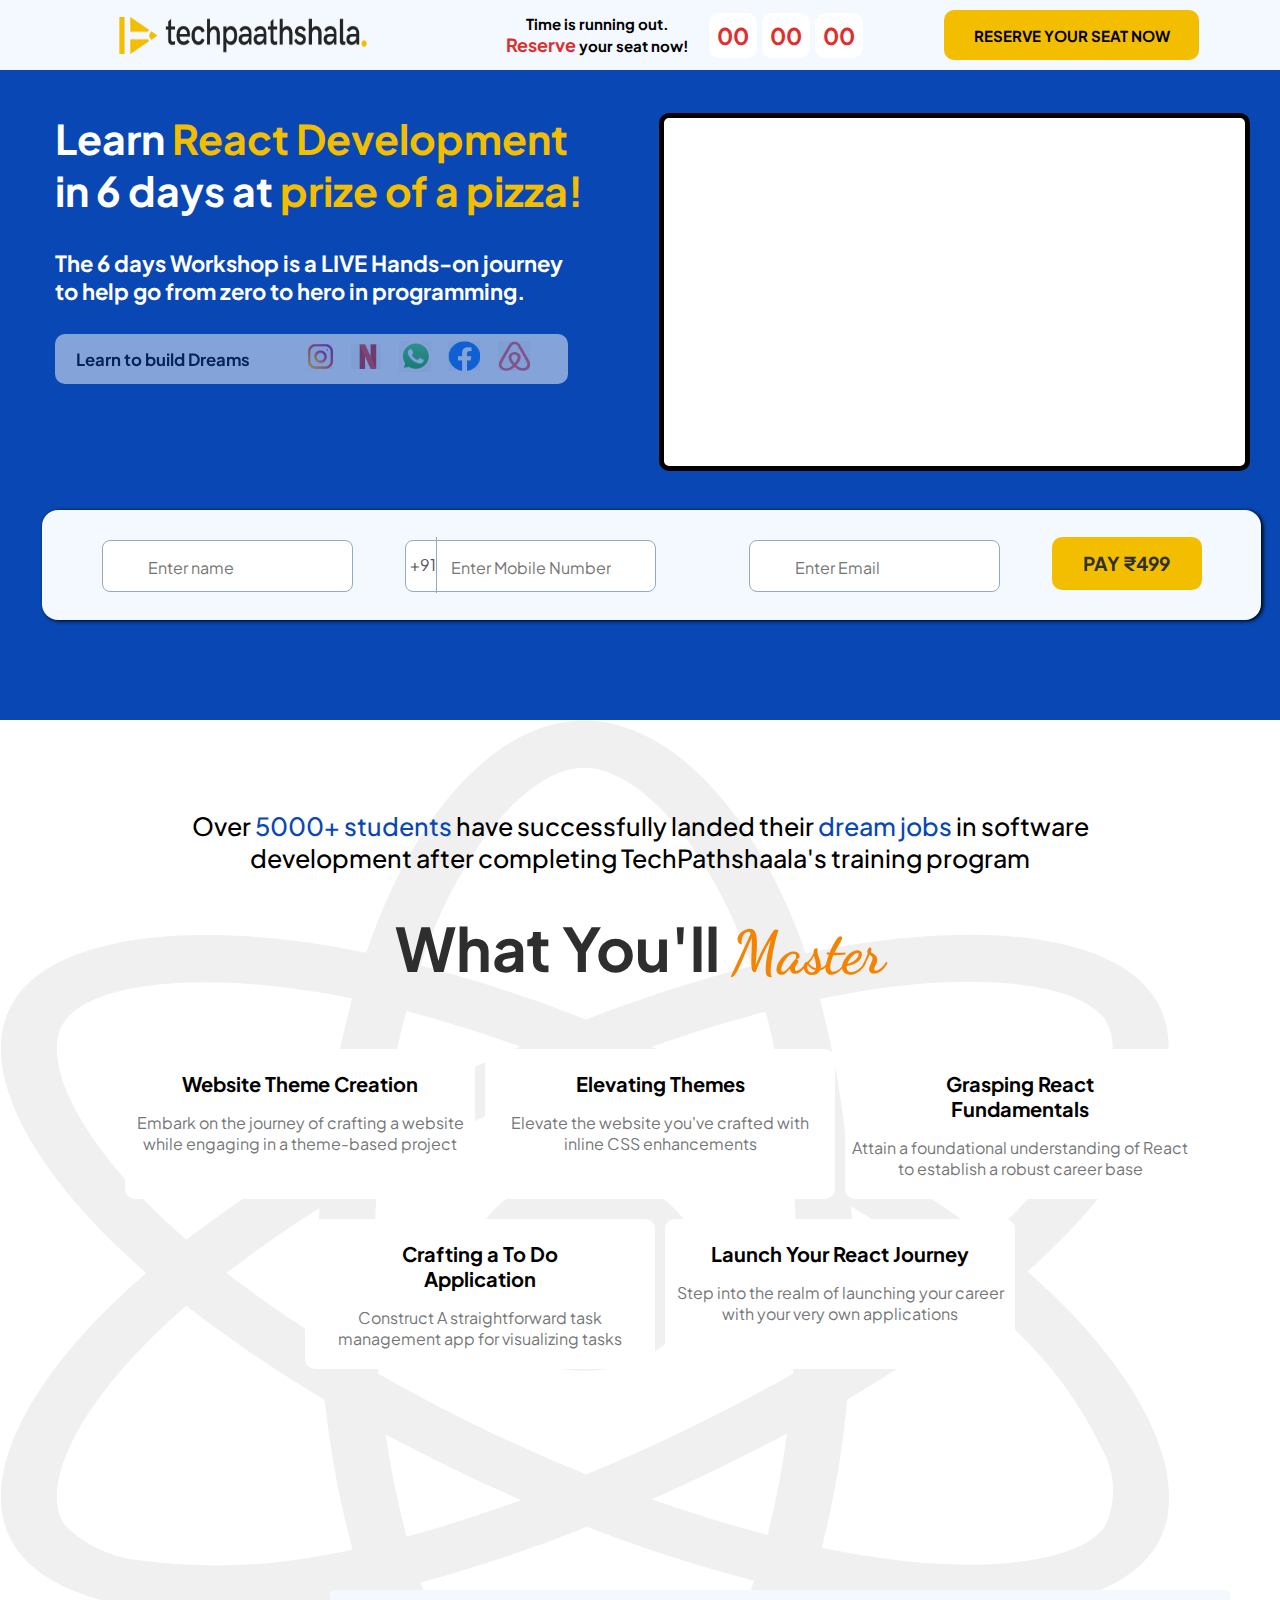
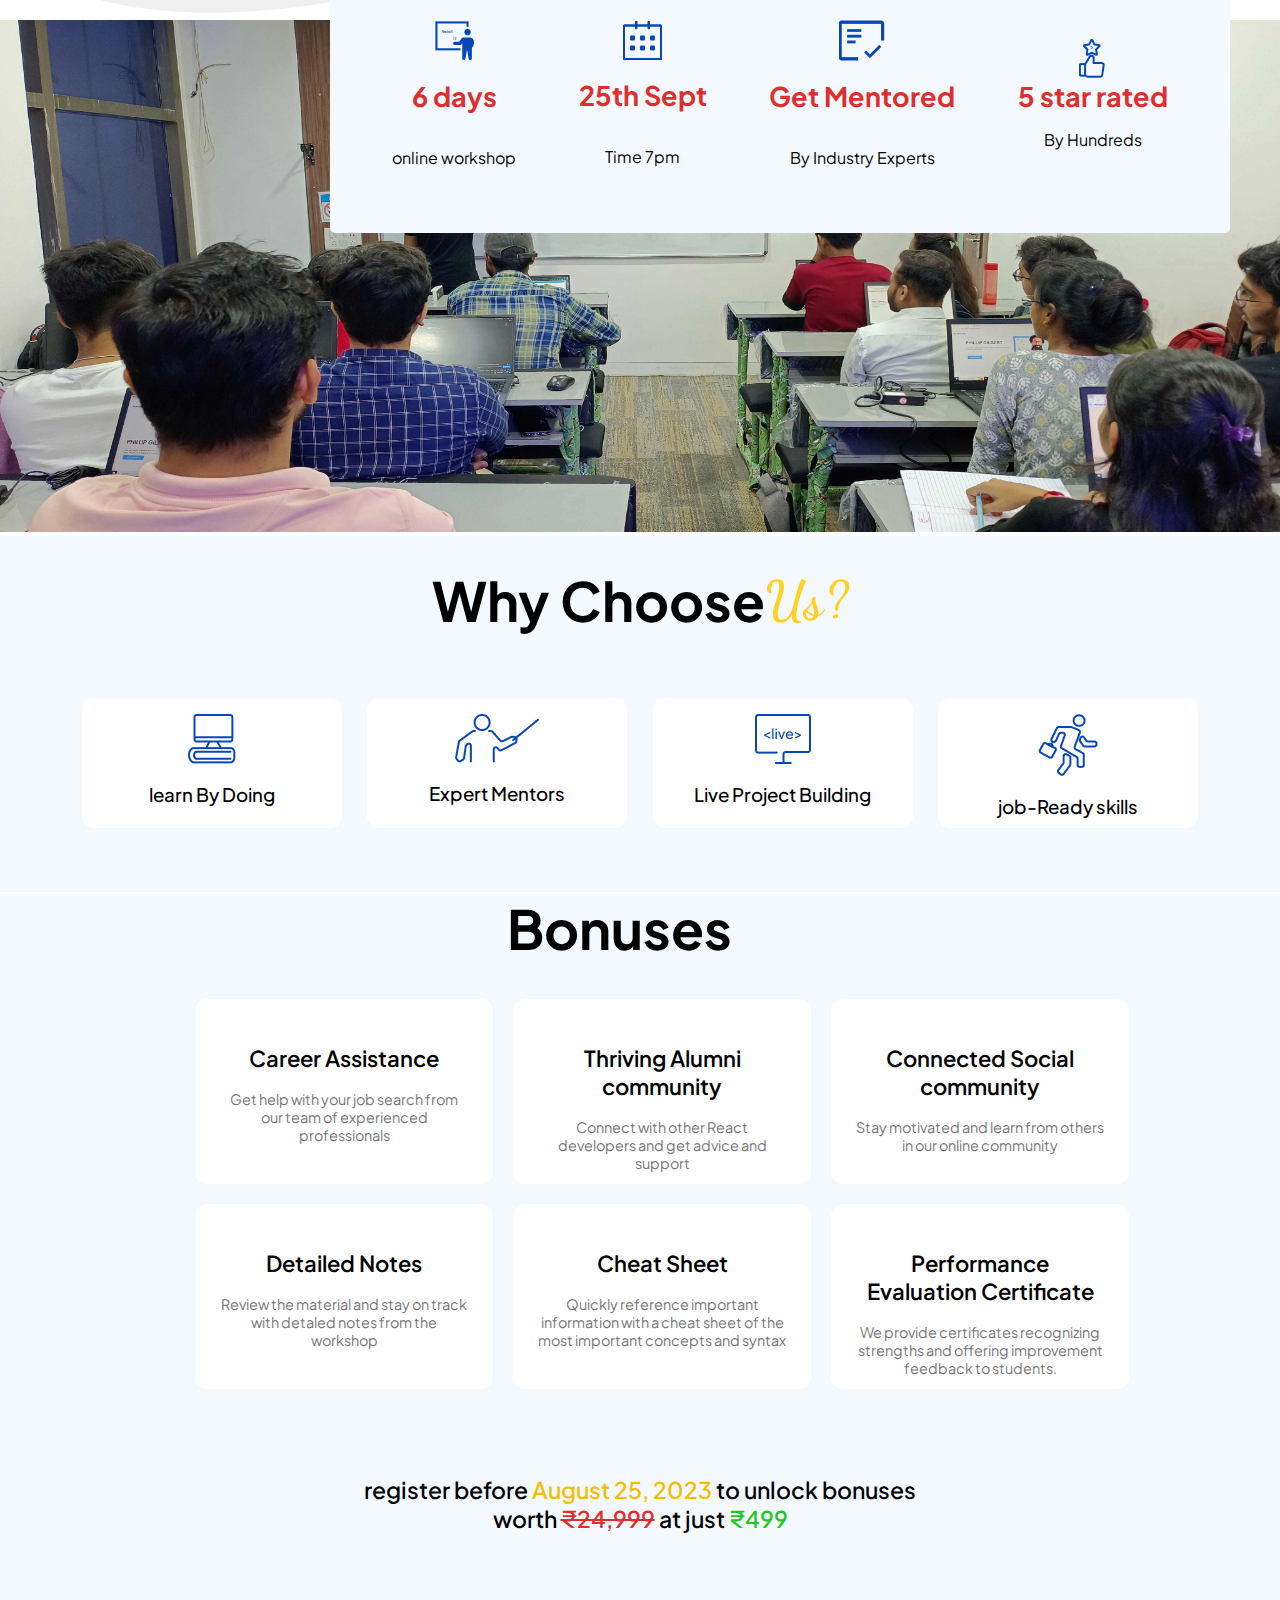
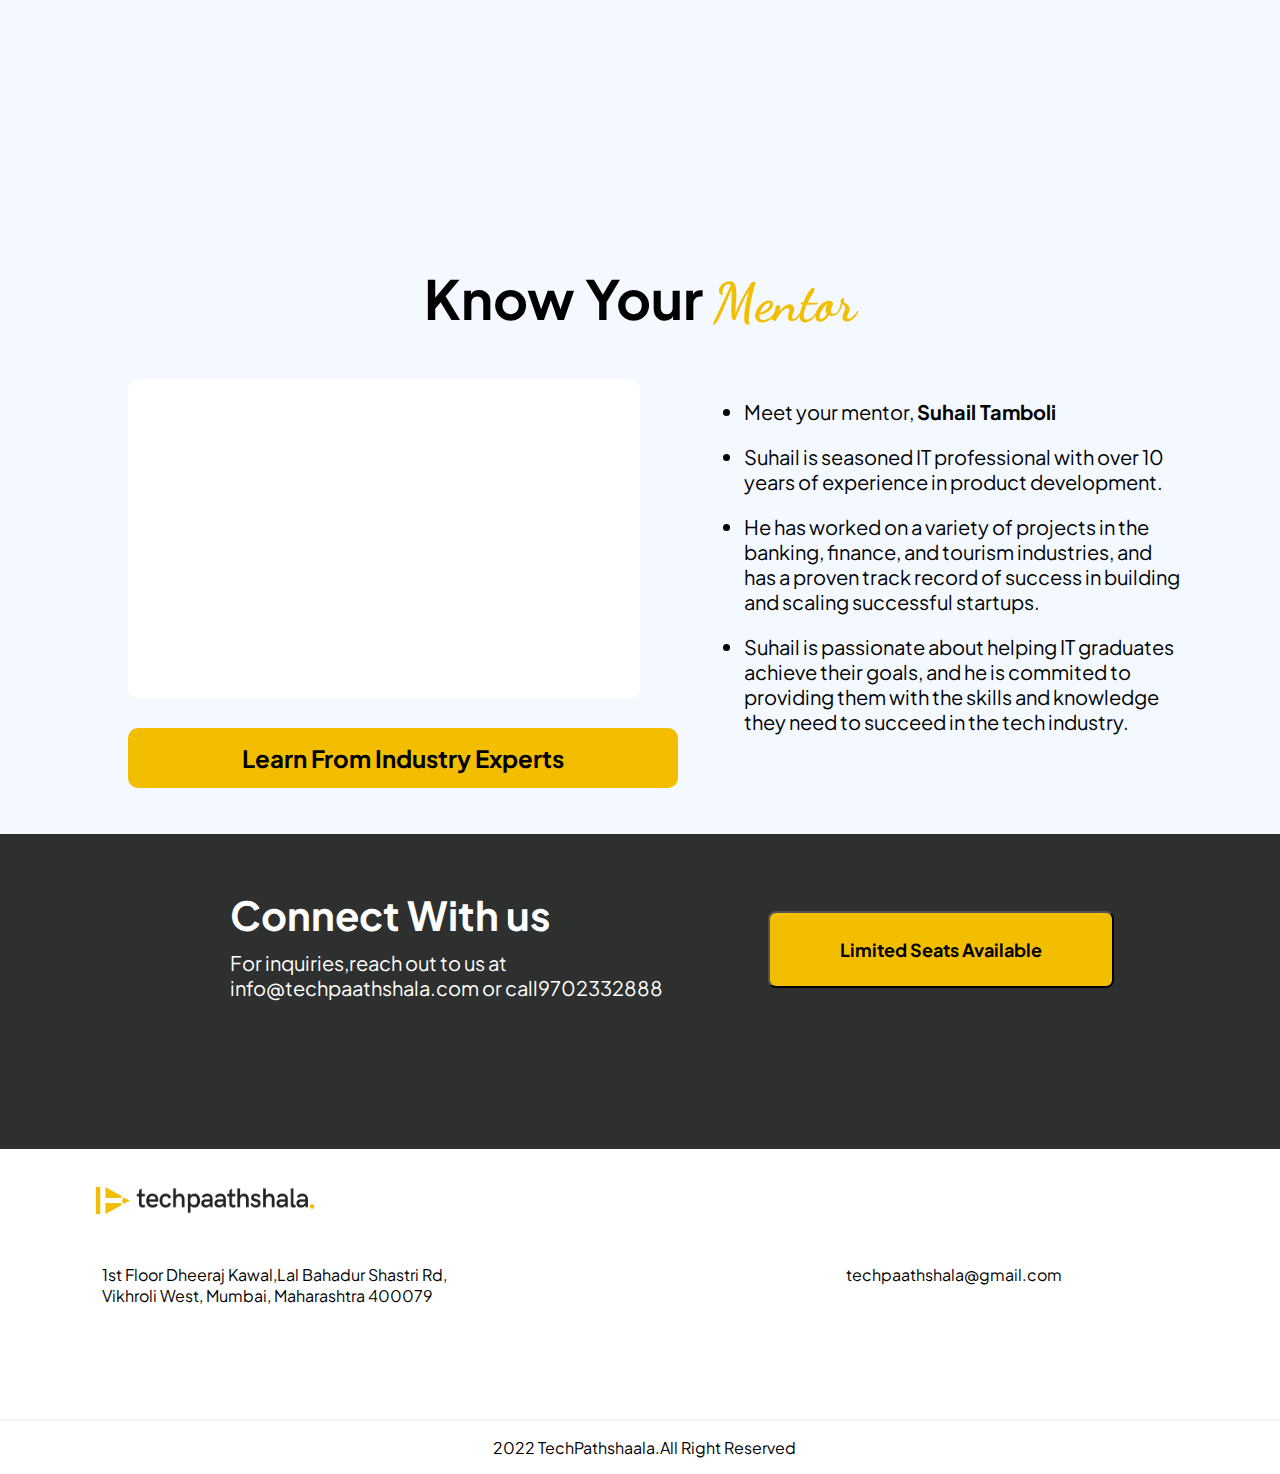
==== commit 5f3d695e: "adjust some sections" ====
--- a/index.html
+++ b/index.html
@@ -85,10 +85,15 @@
                     <div>
                         <input type="text" name="user-name" placeholder="Enter name" />
                     </div>
-                    <div> <input type="number" name="phone-number" placeholder="EnterMobileNumber" /></div>
+
+                    <div class="phone-input-wrapper">
+                        <span class="country-code">+91</span>
+ 
+                        <input type="number" name="phone-number" placeholder="Enter Mobile Number" class="phone-input-number" /></div>
                     <div>
                         <input type="email" name="email" placeholder="Enter Email" />
                     </div>
+                    
                     <a href="#">
                         <button class="btn-pay">PAY ₹499</button>
                     </a>
@@ -98,11 +103,6 @@
         </div>
     </section>
 
-<<<<<<< HEAD
-    
-=======
-    -->
->>>>>>> ee5090dff4a2756b4f7d003d7bf0774ee94341db
     <!-- --------------------------------------------------------------------------------------------------------------------------- -->
     <section class="main-container">
         <div class="enroll">
@@ -152,49 +152,35 @@
     </section>
     <section class="class-details">
         <div class="detail-info">
-            <div class="tech-detail">
+            <div class="tech-detail-box">
                 <div class="info-tech">
                     <div class="detaling">
-<<<<<<< HEAD
                         <div class="logo-detailing">
                             <img src="online workshop.png" alt="">
-                            <p class="logo-days"> 6 days</p>
+                            <h1 class="logo-days"> 6 days</h1>
                             <p>online workshop</p>
 
                         </div>
                         <div class="logo-detailing">
                             <img src="calender.png" alt="">
-                            <p class="logo-days"> 25th Sept</p>
+                            <h1 class="logo-days"> 25th Sept</h1>
                             <p>Time 7pm</p>
 
                         </div>
                         <div class="logo-detailing">
                             <img src="getmentored.png" alt="">
-                            <p class="logo-days"> Get Mentored</p>
+                            <h1 class="logo-days"> Get Mentored</h1>
                             <p>By Industry Experts</p>
 
                         </div>
                         <div class="logo-detailing">
                             <img src="ranking.png" alt="">
-                            <p class="logo-days"> 5 star rated</p>
+                            <h class="logo-days"> 5 star rated</h>
                             <p>By Hundreds</p>
 
                         </div>
 
 
-=======
-                        <ul>
-                            <li>3Hours <p> Online workshop</p>
-                            </li>
-                            <li>25th Sept<p>Time 7pm</p>
-                            </li>
-                            <li>Get Mentored <p>By Industry Experts</p>
-                            </li>
-                            <li>5 Star Rated <p>By Hundreds</p>
-                            </li>
-
-                        </ul>
->>>>>>> ee5090dff4a2756b4f7d003d7bf0774ee94341db
 
                     </div>
 
@@ -214,7 +200,6 @@
                     Why Choose <span> Us? </span>
                 </h1>
                 <div class="your-choose">
-<<<<<<< HEAD
 
                     <div class="choose-box">
                         <p class="learn-logo"> <img src="learn by doiing.png" alt=""></p>
@@ -230,23 +215,9 @@
                     </div>
                     <div class="choose-box">
                         <p class="job-logo"><img src="job skills.png" alt=""></p>
-=======
-                    <div class="choose-box"><i class="fa-solid fa-display" style="color: #2156b0; display:flex; justify-content: center;margin-top: 7%;
-        font-size: 5vh;"></i>
-                        <h3> learn By Doing</h3>
-                    </div>
-                    <div class="choose-box">
-                        <h3> Expert Mentors</h3>
-                    </div>
-                    <div class="choose-box">
-                        <h3>Live Project Experience</h3>
-                    </div>
-                    <div class="choose-box">
->>>>>>> ee5090dff4a2756b4f7d003d7bf0774ee94341db
-                        <h3>Job-ready Skills</h3>
-                    </div>
-                </div>
-            </div>
+                        <h3>job-Ready skills</h3>
+                    </div>
+                </div>
     </section>
     <section class="bonuse-cantainer">
         <div class="bonuses">
@@ -306,7 +277,7 @@
         <div class="mentor-details">
             <div class="left-mentor">
                 <div class="blankSection" style="border:none; height: 25vw; width: 40vw;"></div>
-                <button class="learn-from">Learn From Industry Ecperts</button>
+                <button class="learn-from">Learn From Industry Experts</button>
             </div>
             <div class="right-mentor">
                 <ul>
--- a/styles.css
+++ b/styles.css
@@ -11,6 +11,16 @@
     --span-color: rgb(232, 196, 12);
 }
 
+@font-face {
+    font-family: satisfy;
+    src: url(/Satisfy-Regular\ \(1\).ttf);
+}
+
+@font-face {
+    font-family: plus;
+    src: url(/PlusJakartaSans-VariableFont_wght.ttf);
+}
+
 * {
     font-family: 'Plus Jakarta Sans', sans-serif;
 }
@@ -25,6 +35,8 @@
 
 }
 
+
+/* nav section started */
 nav {
     display: flex;
     height: 70px;
@@ -95,6 +107,8 @@
 .timer {
     margin-left: 20px;
     display: flex;
+    gap: 5px;
+
 }
 
 .nav-right {
@@ -109,9 +123,12 @@
     padding: 15px 0px 15px 0px;
     font-weight: bolder;
     font-size: 15px;
-}
-
-
+    cursor: pointer;
+}
+
+/* nav section end */
+
+/* parent main section started */
 .parent-main {
     display: flex;
     align-items: center;
@@ -157,6 +174,10 @@
     font-size: 41px;
     margin-top: 0px;
 }
+
+/* parent main section end */
+
+
 
 .blankSection {
     background-color: white;
@@ -167,6 +188,7 @@
     /* margin-right: 140px; */
 }
 
+/* float bar section started */
 .float-bar {
     display: flex;
     font-size: 25px;
@@ -175,9 +197,15 @@
     width: 85%;
     align-items: center;
     justify-content: space-around;
-    background-color: white;
+    background-color:  rgba(255, 255, 255, 0.5);
     border-radius: 10px;
-}
+
+}
+.float-bar{
+    background-color:white;
+    opacity: 0.5;
+}
+
 
 .icons {
     display: flex;
@@ -186,6 +214,9 @@
     width: 50%;
 }
 
+/* float bar end */
+
+/* user contact started */
 .user-contact {
     /* display: none; */
     position: absolute;
@@ -223,7 +254,38 @@
     border: 0.5px solid #93aac2;
     cursor: pointer;
 }
-
+.phone-input-wrapper {
+    display: inline-block;
+        position: relative;
+        width: 25%;
+}   
+
+
+.country-code {
+    position: absolute;  
+    top: 50%;
+    left: 5px;
+    transform: translateY(-50%);
+    color: #555; 
+    pointer-events: none; 
+    
+    border-right: 0.5px solid #93aac2;
+}
+
+input[type="tel"] {
+    padding-left: 30px;
+    
+}   
+ ::placeholder{
+    position: absolute;
+    left: 5vh;
+    font-size: medium;
+    
+}
+
+/* user contact end */
+
+/* pay button started */
 .btn-pay {
     color: var(--certified-font);
     background-color: #f3be00;
@@ -233,8 +295,10 @@
     border-radius: 10px;
     font-weight: bolder;
     font-size: 19px;
-}
-
+    cursor: pointer;
+}
+
+/* pay button end */
 .mentor {
     height: 50vw;
     width: 100vw;
@@ -279,6 +343,7 @@
     width: 550px;
     font-size: x-large;
     font-weight: bold;
+    cursor: pointer;
 }
 
 .right-mentor {
@@ -300,37 +365,29 @@
 }
 
 /* ------------------------------------------------------------------------------------------------------------ */
-@font-face {
-    font-family: satisfy;
-    src: url(/Satisfy-Regular\ \(1\).ttf);
-}
-
-@font-face {
-    font-family: plus;
-    src: url(/PlusJakartaSans-VariableFont_wght.ttf);
-}
-
-body {
-    height: 100%;
-    width: 100%;
-    font-family: plus;
-    overflow-x: hidden;
-
-}
+
 
 .main-container {
     height: 100vh;
-
-    background-color: #f3f9ff;
-
-}
+    background-image: url(background-react-logo.svg);
+    background-repeat: no-repeat;
+    /* background-position: left center, right center; */
+    /* background-size: 40vw, 40vw;  */
+    /* background-image: linear-gradient(to right, transparent 0%, transparent 50%, url('background-react-logo.svg') 50%, url('background-react-logo.svg') 100%); */
+    /* position: absolute;   */
+}
+
+
+
+
+
 
 /* enrolled section start  */
 
 .enroll {
     height: 60px;
     font-size: 25px;
-    font-weight: 600;
+    font-weight: 500;
     padding-top: 90px;
     text-align: center;
 }
@@ -359,6 +416,7 @@
     text-align: center;
     font-size: 30px;
     color: #2e2e2e;
+
 }
 
 .information span {
@@ -508,7 +566,7 @@
 
 .register-tech .discount {
     color: #df2e2e;
-    text-decoration:line-through;
+    text-decoration: line-through;
 }
 
 .register-tech .discount-just-at {
@@ -549,6 +607,7 @@
     font-weight: bold;
     font-size: large;
     background-color: #f3be00;
+    cursor: pointer;
 }
 
 .logo img {
@@ -588,7 +647,8 @@
     background: #f3f9ff;
 
 }
-.choose-us{
+
+.choose-us {
     margin-top: -36px;
 }
 
@@ -597,7 +657,7 @@
     justify-content: center;
     align-items: center;
     font-size: 6vh;
-     padding-top: 30px;
+    padding-top: 30px;
 }
 
 .choose-us h1 span {
@@ -623,28 +683,32 @@
     align-items: center;
     margin-bottom: 5%;
 }
-.choose-box .learn-logo{
-    display: flex;
-    justify-content: center;
-    align-items: center;
-}
-.choose-box .live-logo{
-    display: flex;
-    justify-content: center;
-    align-items: center;
-}
-
-.choose-box .mentor-logo{
-    display:flex ;
-    justify-content: center;
-    align-items: center;
-}
-.choose-box .job-logo{
-    display: flex;
-    justify-content: center;
-    align-items: center;
-    
-}
+
+.choose-box .learn-logo {
+    display: flex;
+    justify-content: center;
+    align-items: center;
+}
+
+.choose-box .live-logo {
+    display: flex;
+    justify-content: center;
+    align-items: center;
+}
+
+.choose-box .mentor-logo {
+    display: flex;
+    justify-content: center;
+    align-items: center;
+}
+
+.choose-box .job-logo {
+    display: flex;
+    justify-content: center;
+    align-items: center;
+
+}
+
 .choose-box h3 {
     display: flex;
     justify-content: center;
@@ -653,16 +717,11 @@
 }
 
 /* choose section end */
-<<<<<<< HEAD
-.class-detail{
+.class-detail {
     display: flex;
     align-items: flex-start;
     justify-content: center;
-=======
-.class-detail {
-    height: 100%;
-    width: 100%;
->>>>>>> ee5090dff4a2756b4f7d003d7bf0774ee94341db
+
 }
 
 .detail-info {
@@ -671,35 +730,36 @@
     background-color: white;
     position: absolute;
     left: 25vw;
-<<<<<<< HEAD
-    
-    
-    
-    
-=======
-
-
-
->>>>>>> ee5090dff4a2756b4f7d003d7bf0774ee94341db
-}
-
-.tech-detail {
+
+
+
+
+
+
+
+}
+
+.tech-detail-box {
     background-color: #f3f9ff;
-    height: 24vh;
-    width: 90vh;
-
-
-}
-.detaling{
+    height: 27vh;
+    width: 100vh;
+    position: absolute;
+    left: 10px;
+    top: -30px;
+    border-radius: 5px;
+
+}
+
+.detaling {
     display: flex;
     justify-content: space-evenly;
     align-items: center;
-    height: 160px;
-    width: 100%;
-    
-}
-
-.logo-detailing{
+    margin-top: 30px;
+
+
+}
+
+.logo-detailing {
     display: flex;
     flex-direction: column;
     align-items: center;
@@ -714,14 +774,9 @@
 
 
 
+
 .class-img img {
     height: 40vw;
     width: 100vw;
-<<<<<<< HEAD
-    /* margin-top: 40px;    */
-    
-=======
-    margin-top: 20px;
-
->>>>>>> ee5090dff4a2756b4f7d003d7bf0774ee94341db
+
 }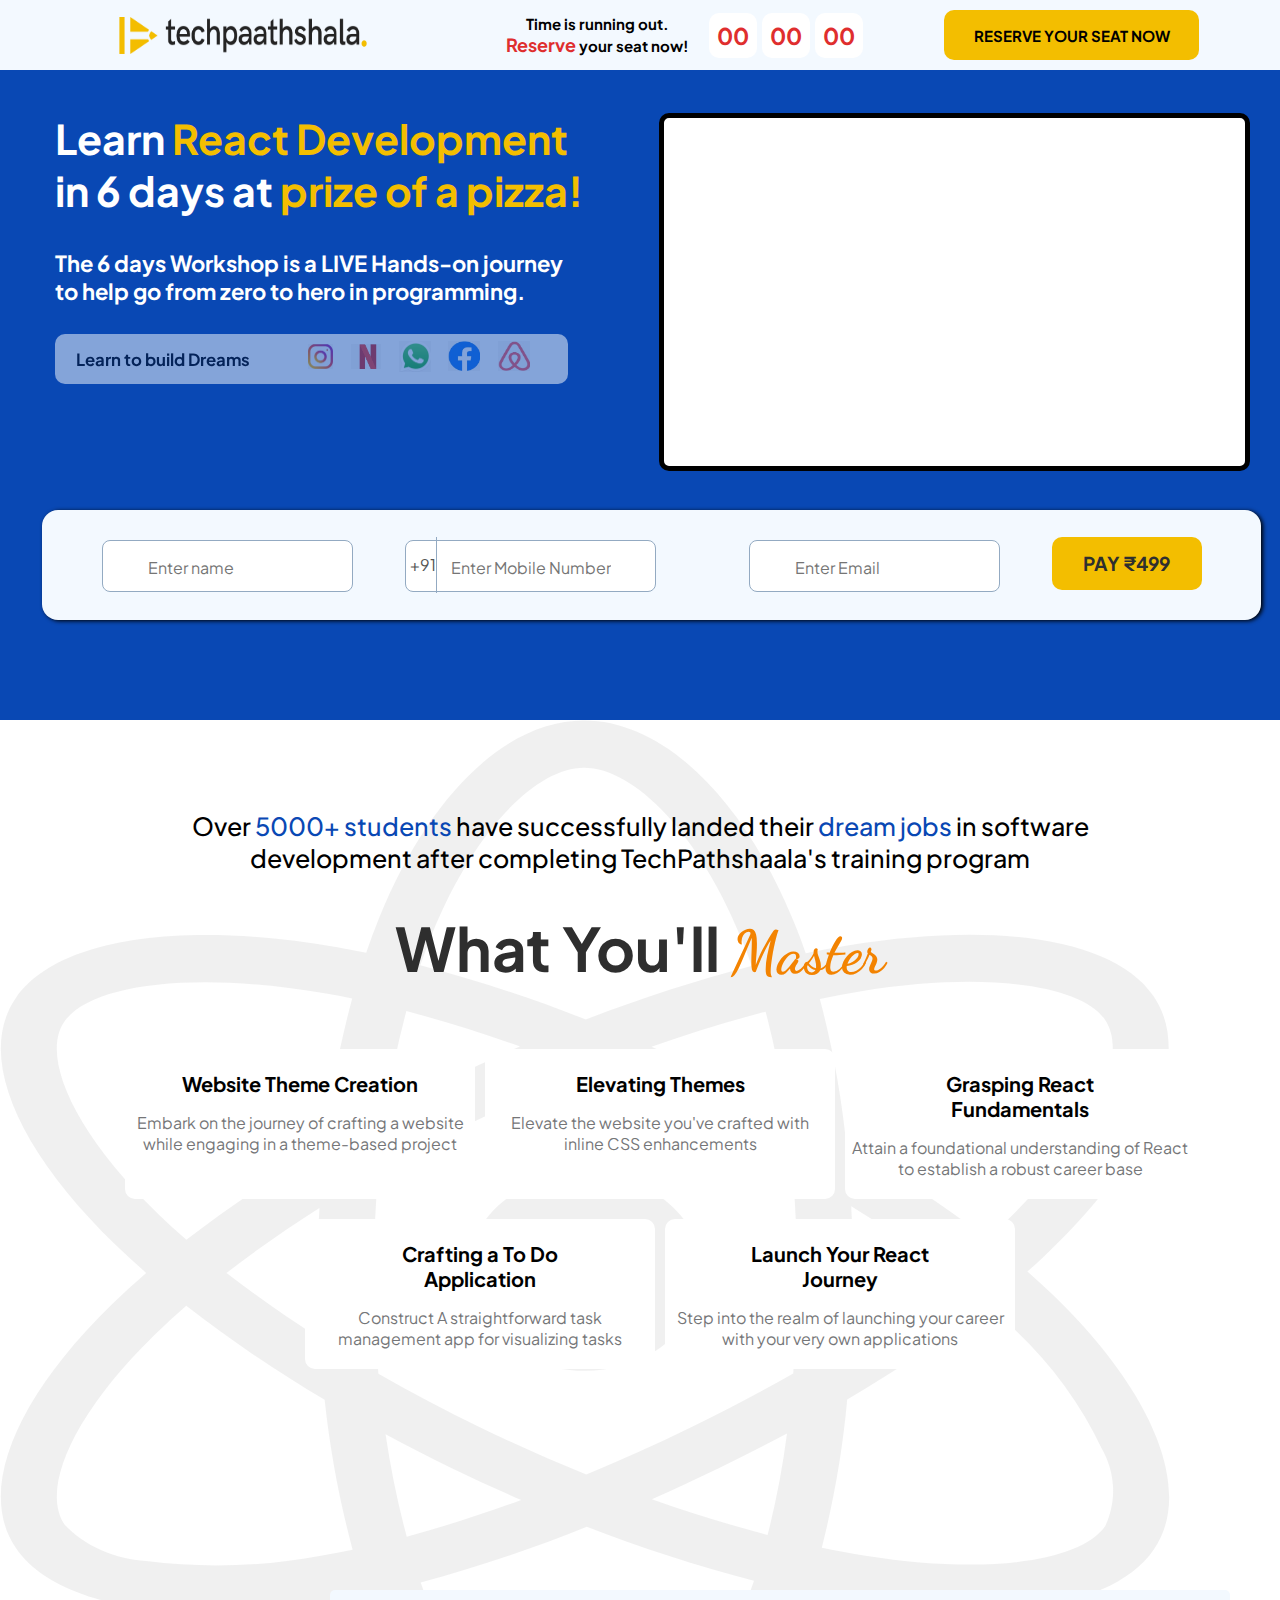
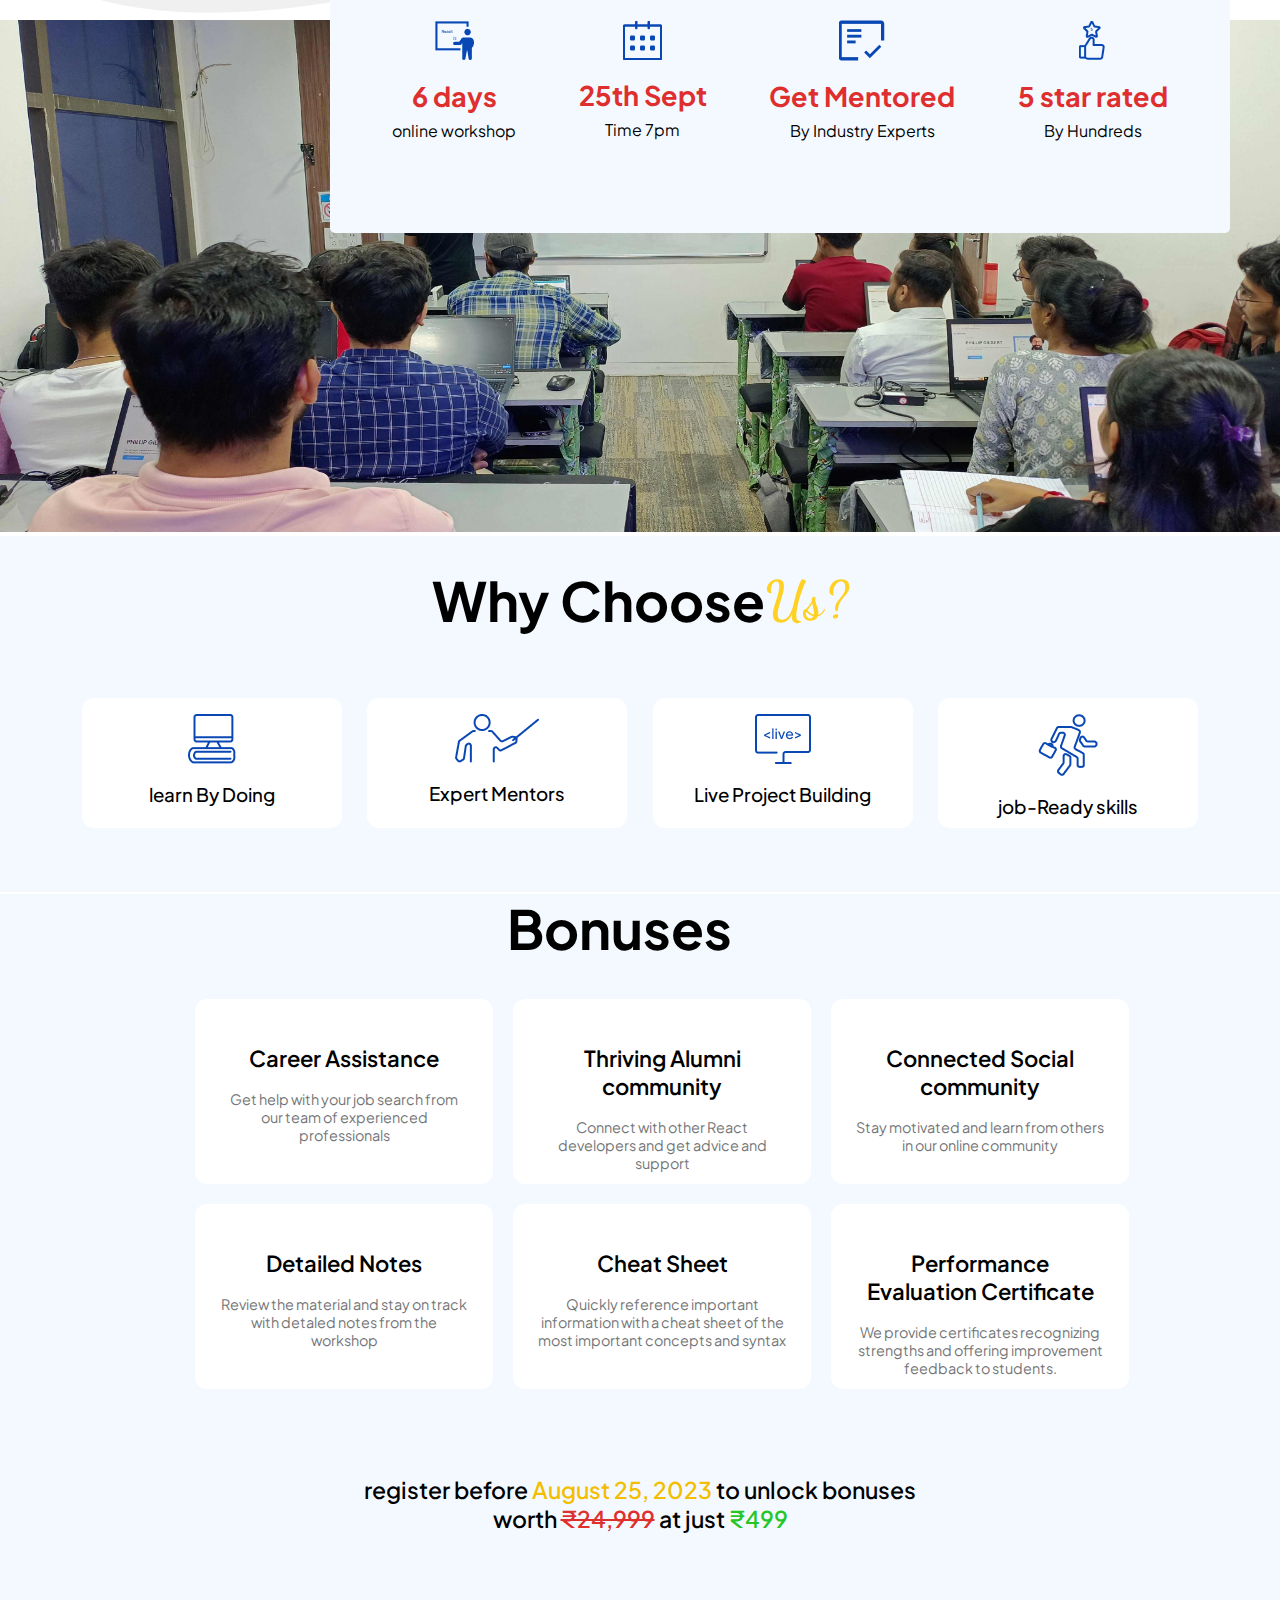
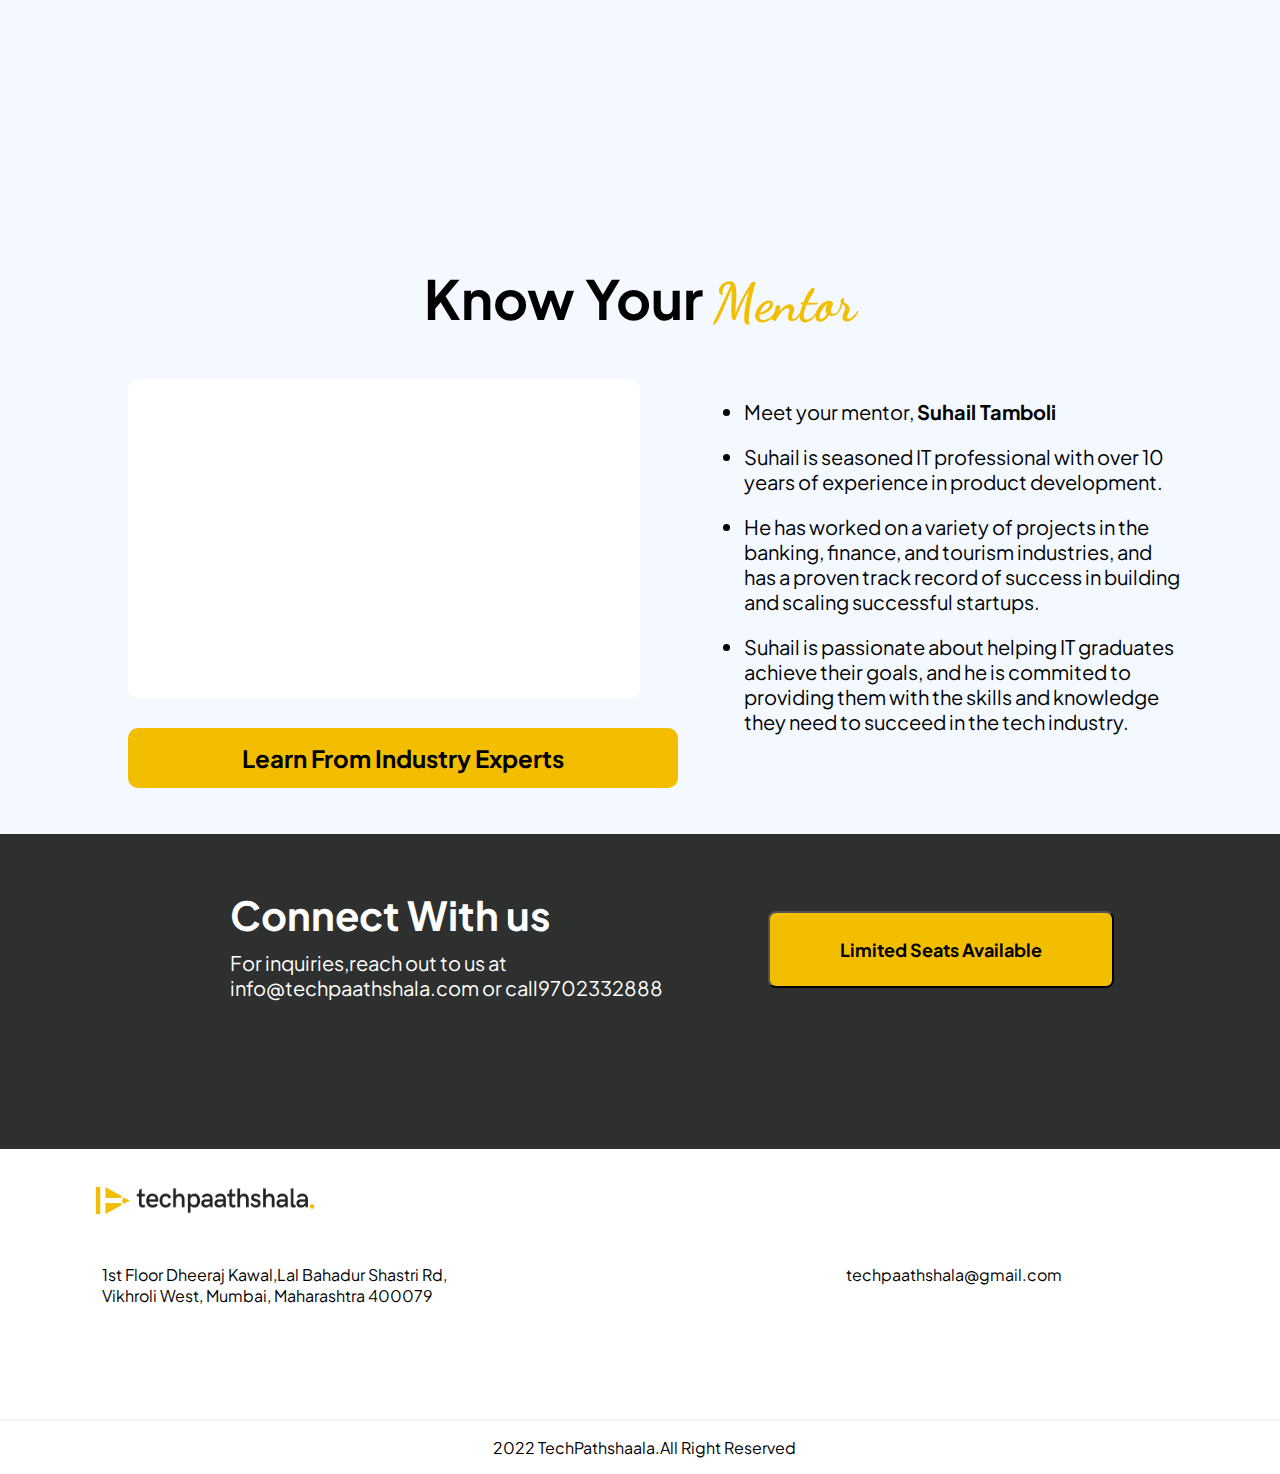
==== commit a194b449: "edit some conent" ====
--- a/index.html
+++ b/index.html
@@ -142,7 +142,7 @@
                         management app for visualizing tasks</p>
                 </div>
                 <div class="box1">
-                    <h2>Launch Your React Journey</h2>
+                    <h2>Launch Your React <br> Journey</h2>
                     <p>Step into the realm of launching your career with your very own applications</p>
                 </div>
             </div>
@@ -175,7 +175,7 @@
                         </div>
                         <div class="logo-detailing">
                             <img src="ranking.png" alt="">
-                            <h class="logo-days"> 5 star rated</h>
+                            <h1 class="logo-days"> 5 star rated</h1>
                             <p>By Hundreds</p>
 
                         </div>
--- a/styles.css
+++ b/styles.css
@@ -755,6 +755,7 @@
     justify-content: space-evenly;
     align-items: center;
     margin-top: 30px;
+    
 
 
 }
@@ -763,12 +764,18 @@
     display: flex;
     flex-direction: column;
     align-items: center;
+    
+    
+    
 }
 
 .detaling .logo-days {
     font-size: 3vh;
     color: #df2e2e;
     font-weight: bold;
+    margin-bottom: -1vh;
+
+    
 }
 
 
